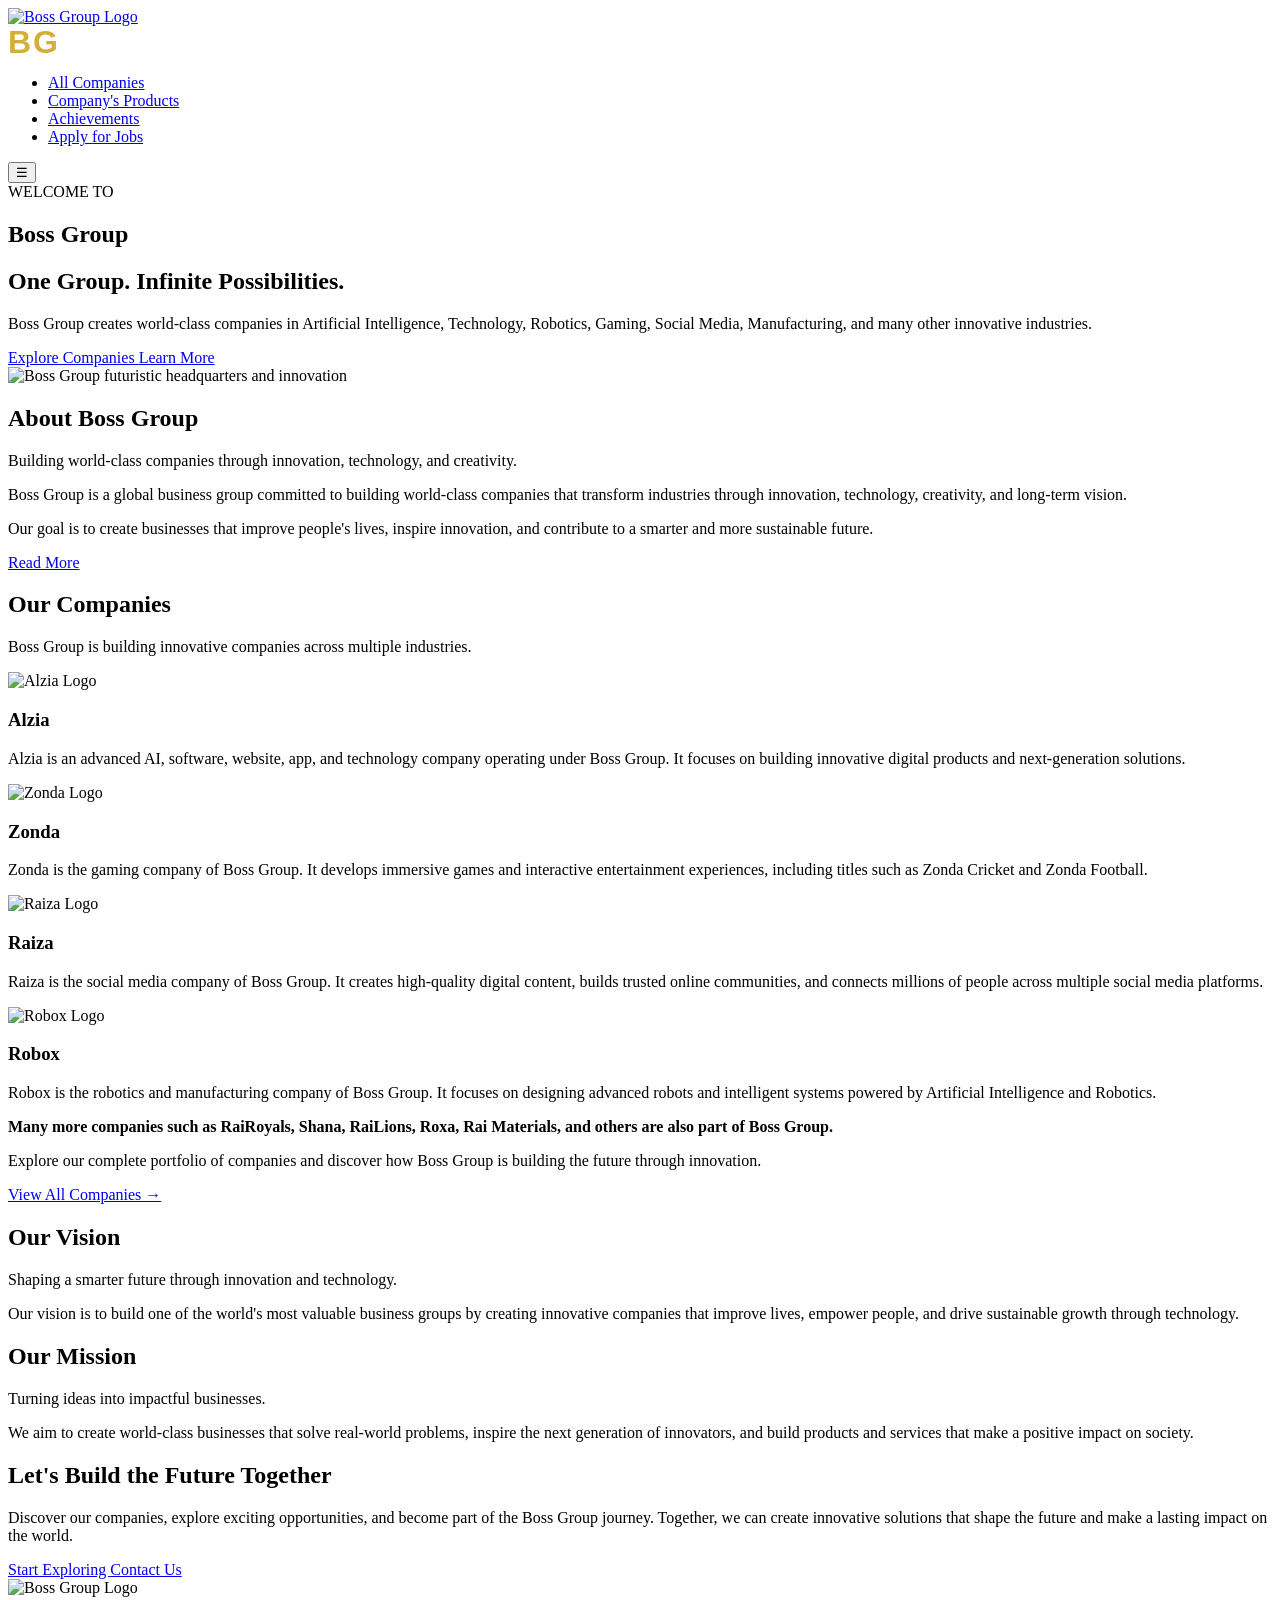
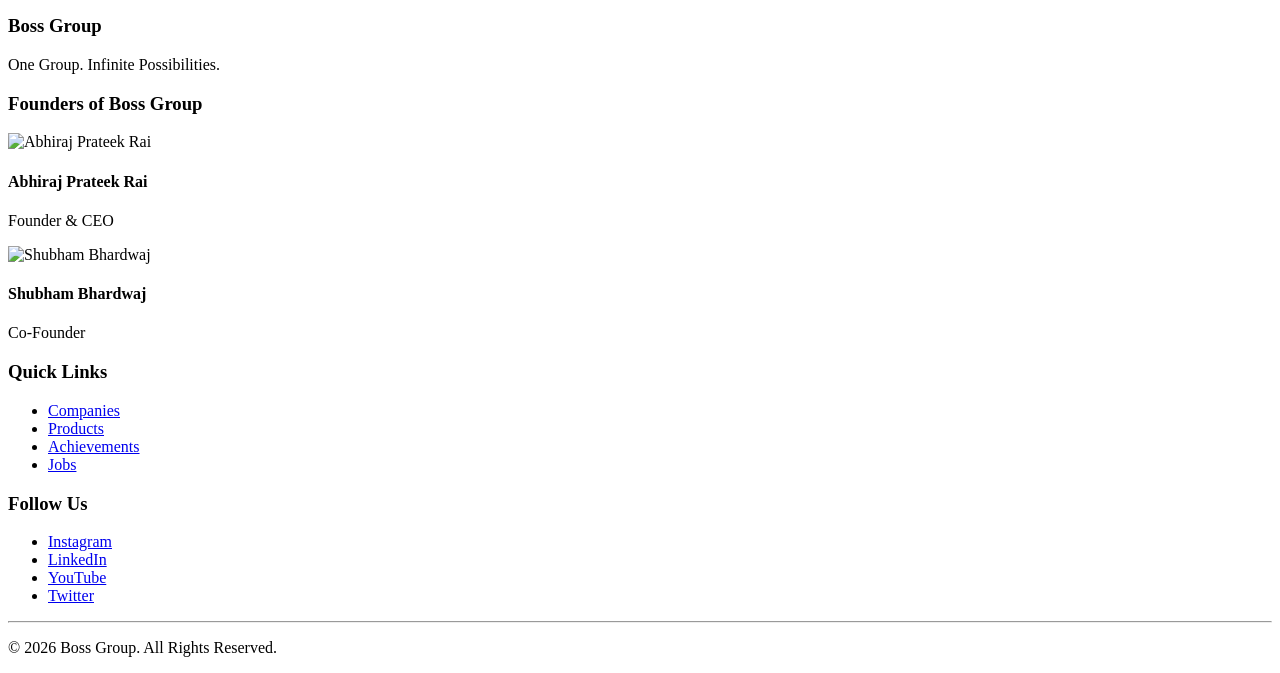
==== index.html @ 56ee85d0 "Add files via upload" ====
<!DOCTYPE html>
<html lang="en">

<head>

    <meta charset="UTF-8">
    <meta name="viewport" content="width=device-width, initial-scale=1.0">

    <title>Boss Group | One Group. Infinite Possibilities.</title>

    <meta name="description"
        content="Boss Group is a global business group focused on Artificial Intelligence, Technology, Robotics, Gaming, Innovation, Manufacturing, and world-class companies.">

    <meta name="keywords"
        content="Boss Group, BG, Artificial Intelligence, AI, Robotics, Technology, Gaming, Innovation, Startup, Manufacturing">

    <meta name="author" content="Boss Group">

    <meta name="robots" content="index, follow">

    <meta name="theme-color" content="#000000">

    <meta property="og:title"
        content="Boss Group | One Group. Infinite Possibilities.">

    <meta property="og:description"
        content="Building a brighter future through innovation, technology, and world-class companies.">

    <meta property="og:type" content="website">

    <meta property="og:image"
        content="images/kingBG.png">

    <meta property="og:url"
        content="https://bossgroup.com">

    <meta property="og:site_name"
        content="Boss Group">

    <meta name="twitter:card"
        content="summary_large_image">

    <meta name="twitter:title"
        content="Boss Group | One Group. Infinite Possibilities.">

    <meta name="twitter:description"
        content="Building a brighter future through innovation, technology, and world-class companies.">

    <meta name="twitter:image"
        content="images/kingBG.png">

    <link rel="icon"
        type="image/png"
        href="images/favicon1.png">

    <link rel="stylesheet"
        href="css/about.css">

</head>

<body>
  <header>

    <div class="container">

        <a href="about.html" class="logo" aria-label="Boss Group Home">

            <img src="images/BG.png"
                 alt="Boss Group Logo">

        </a>

    <h1 style="
margin:0;
font-size:clamp(1.4rem,4vw,2rem);
font-weight:800;
color:#d4af37;
letter-spacing:2px;
line-height:1;
white-space:nowrap;
user-select:none;
font-family:Poppins,Arial,sans-serif;
">
    BG
    </h1>

        <nav aria-label="Main Navigation">

            <ul class="nav-links">

                <li>
                    <a href="#">All Companies</a>
                </li>

                <li>
                    <a href="#">Company's Products</a>
                </li>

                <li>
                    <a href="#">Achievements</a>
                </li>

                <li>
                    <a href="#">Apply for Jobs</a>
                </li>

            </ul>

        </nav>

        <button class="menu-btn"
                id="menuBtn"
                aria-label="Open Menu"
                aria-expanded="false">

            ☰

        </button>

    </div>

</header>

<main>

<section id="hero">

    <div class="container hero-container">

        <div class="hero-content">

            <span class="hero-tag">
                WELCOME TO
            </span>

            <h1>Boss Group</h1>

            <h2>One Group. Infinite Possibilities.</h2>

            <p>
                Boss Group creates world-class companies in Artificial Intelligence,
                Technology, Robotics, Gaming, Social Media, Manufacturing,
                and many other innovative industries.
            </p>

            <div class="hero-buttons">

                <a href="#"
                   class="btn btn-primary">
                    Explore Companies
                </a>

                <a href="#"
                   class="btn btn-secondary">
                    Learn More
                </a>

            </div>

        </div>

        <div class="hero-image">

            <img src="images/banner.png"
                 alt="Boss Group futuristic headquarters and innovation">

        </div>

    </div>

</section>

<section id="about">

    <div class="container">

        <div class="section-heading">

            <h2>About Boss Group</h2>

            <p class="section-subtitle">
                Building world-class companies through innovation, technology, and creativity.
            </p>

        </div>

        <div class="about-content">

            <p>
                Boss Group is a global business group committed to building
                world-class companies that transform industries through
                innovation, technology, creativity, and long-term vision.
            </p>

            <p>
                Our goal is to create businesses that improve people's lives,
                inspire innovation, and contribute to a smarter and more
                sustainable future.
            </p>

            <a href="#" class="btn btn-primary">
                Read More
            </a>

        </div>

    </div>

</section>

<section id="companies">

    <div class="container">

        <div class="section-heading">

            <h2>Our Companies</h2>

            <p class="section-subtitle">
                Boss Group is building innovative companies across multiple industries.
            </p>

        </div>

        <div class="companies-grid">
                  <article class="company-card">

            <img src="images/alzia.png"
                 alt="Alzia Logo">

            <h3>Alzia</h3>

            <p>
                Alzia is an advanced AI, software, website, app, and technology
                company operating under Boss Group. It focuses on building
                innovative digital products and next-generation solutions.
            </p>

        </article>

        <article class="company-card">

            <img src="images/zonda.png"
                 alt="Zonda Logo">

            <h3>Zonda</h3>

            <p>
                Zonda is the gaming company of Boss Group. It develops immersive
                games and interactive entertainment experiences, including titles
                such as Zonda Cricket and Zonda Football.
            </p>

        </article>
                <article class="company-card">

            <img src="images/raiza.png"
                 alt="Raiza Logo">

            <h3>Raiza</h3>

            <p>
                Raiza is the social media company of Boss Group. It creates
                high-quality digital content, builds trusted online communities,
                and connects millions of people across multiple social media
                platforms.
            </p>

        </article>

        <article class="company-card">

            <img src="images/Robox.png"
                 alt="Robox Logo">

            <h3>Robox</h3>

            <p>
                Robox is the robotics and manufacturing company of Boss Group.
                It focuses on designing advanced robots and intelligent systems
                powered by Artificial Intelligence and Robotics.
            </p>

        </article>

    </div>

    <div class="companies-footer">

        <p>
            <strong>
                Many more companies such as RaiRoyals, Shana, RaiLions,
                Roxa, Rai Materials, and others are also part of Boss Group.
            </strong>
        </p>

        <p>
            Explore our complete portfolio of companies and discover how
            Boss Group is building the future through innovation.
        </p>

        <a href="#" class="btn btn-primary">
            View All Companies →
        </a>

    </div>

</div>

</section>
<section id="vision">

    <div class="container">

        <div class="section-heading">

            <h2>Our Vision</h2>

            <p class="section-subtitle">
                Shaping a smarter future through innovation and technology.
            </p>

        </div>

        <div class="vision-content">

            <p>
                Our vision is to build one of the world's most valuable business
                groups by creating innovative companies that improve lives,
                empower people, and drive sustainable growth through technology.
            </p>

        </div>

    </div>

</section>

<section id="mission">

    <div class="container">

        <div class="section-heading">

            <h2>Our Mission</h2>

            <p class="section-subtitle">
                Turning ideas into impactful businesses.
            </p>

        </div>

        <div class="mission-content">

            <p>
                We aim to create world-class businesses that solve real-world
                problems, inspire the next generation of innovators, and build
                products and services that make a positive impact on society.
            </p>

        </div>

    </div>

</section>
<section id="cta">

    <div class="container">

        <div class="cta-content">

            <h2>Let's Build the Future Together</h2>

            <p>
                Discover our companies, explore exciting opportunities, and
                become part of the Boss Group journey. Together, we can create
                innovative solutions that shape the future and make a lasting
                impact on the world.
            </p>

            <div class="cta-buttons">

                <a href="#" class="btn btn-primary">
                    Start Exploring
                </a>

                <a href="#" class="btn btn-secondary">
                    Contact Us
                </a>

            </div>

        </div>

    </div>

</section>

</main>

<footer>

    <div class="container footer-container">
              <div class="footer-brand">

            <img src="images/BG.png"
                 alt="Boss Group Logo"
                 class="footer-logo">

            <h3>Boss Group</h3>

            <p>
                One Group. Infinite Possibilities.
            </p>

        </div>

        <div class="footer-founders">

            <h3>Founders of Boss Group</h3>

            <div class="founder">

                <img src="images/me.jpg"
                     alt="Abhiraj Prateek Rai"
                     width="70"
                     height="70">

                <div>

                    <h4>Abhiraj Prateek Rai</h4>

                    <p>Founder &amp; CEO</p>

                </div>

            </div>

            <div class="founder">

                <img src="images/duo.jpg"
                     alt="Shubham Bhardwaj"
                     width="70"
                     height="70">

                <div>

                    <h4>Shubham Bhardwaj</h4>

                    <p>Co-Founder</p>

                </div>

            </div>

        </div>

        <div class="footer-links">

            <h3>Quick Links</h3>

            <ul>

                <li><a href="#">Companies</a></li>

                <li><a href="#">Products</a></li>

                <li><a href="#">Achievements</a></li>

                <li><a href="#">Jobs</a></li>

            </ul>

        </div>
              <div class="footer-social">

            <h3>Follow Us</h3>

            <ul>

                <li>
                    <a href="#" aria-label="Visit Boss Group on Instagram">
                        Instagram
                    </a>
                </li>

                <li>
                    <a href="#" aria-label="Visit Boss Group on LinkedIn">
                        LinkedIn
                    </a>
                </li>

                <li>
                    <a href="#" aria-label="Visit Boss Group on YouTube">
                        YouTube
                    </a>
                </li>

                <li>
                    <a href="#" aria-label="Visit Boss Group on X">
                        Twitter
                    </a>
                </li>

            </ul>

        </div>

    </div>

    <hr>

    <div class="footer-bottom">

        <p>
            &copy; <time datetime="2026">2026</time> Boss Group. All Rights Reserved.
        </p>

    </div>
  </footer>

<script src="js/about.js" defer></script>

</body>

</html>
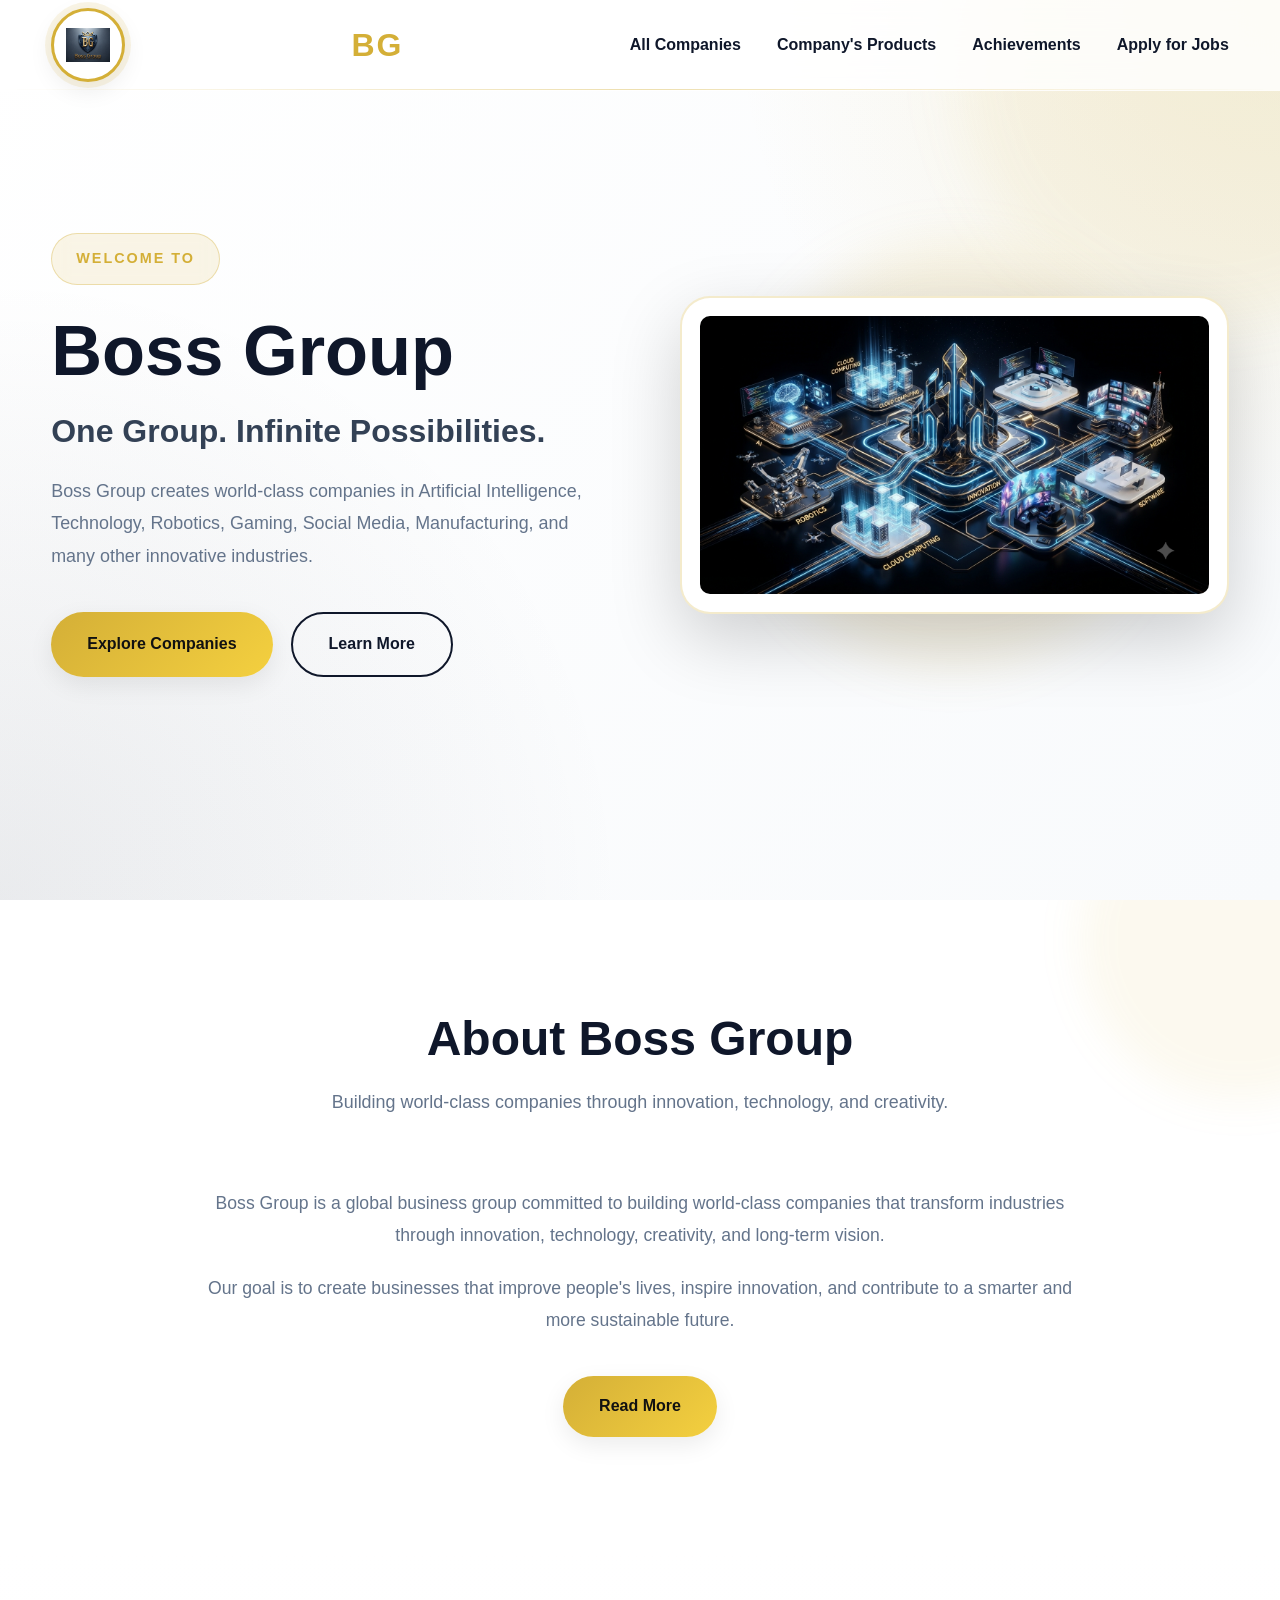
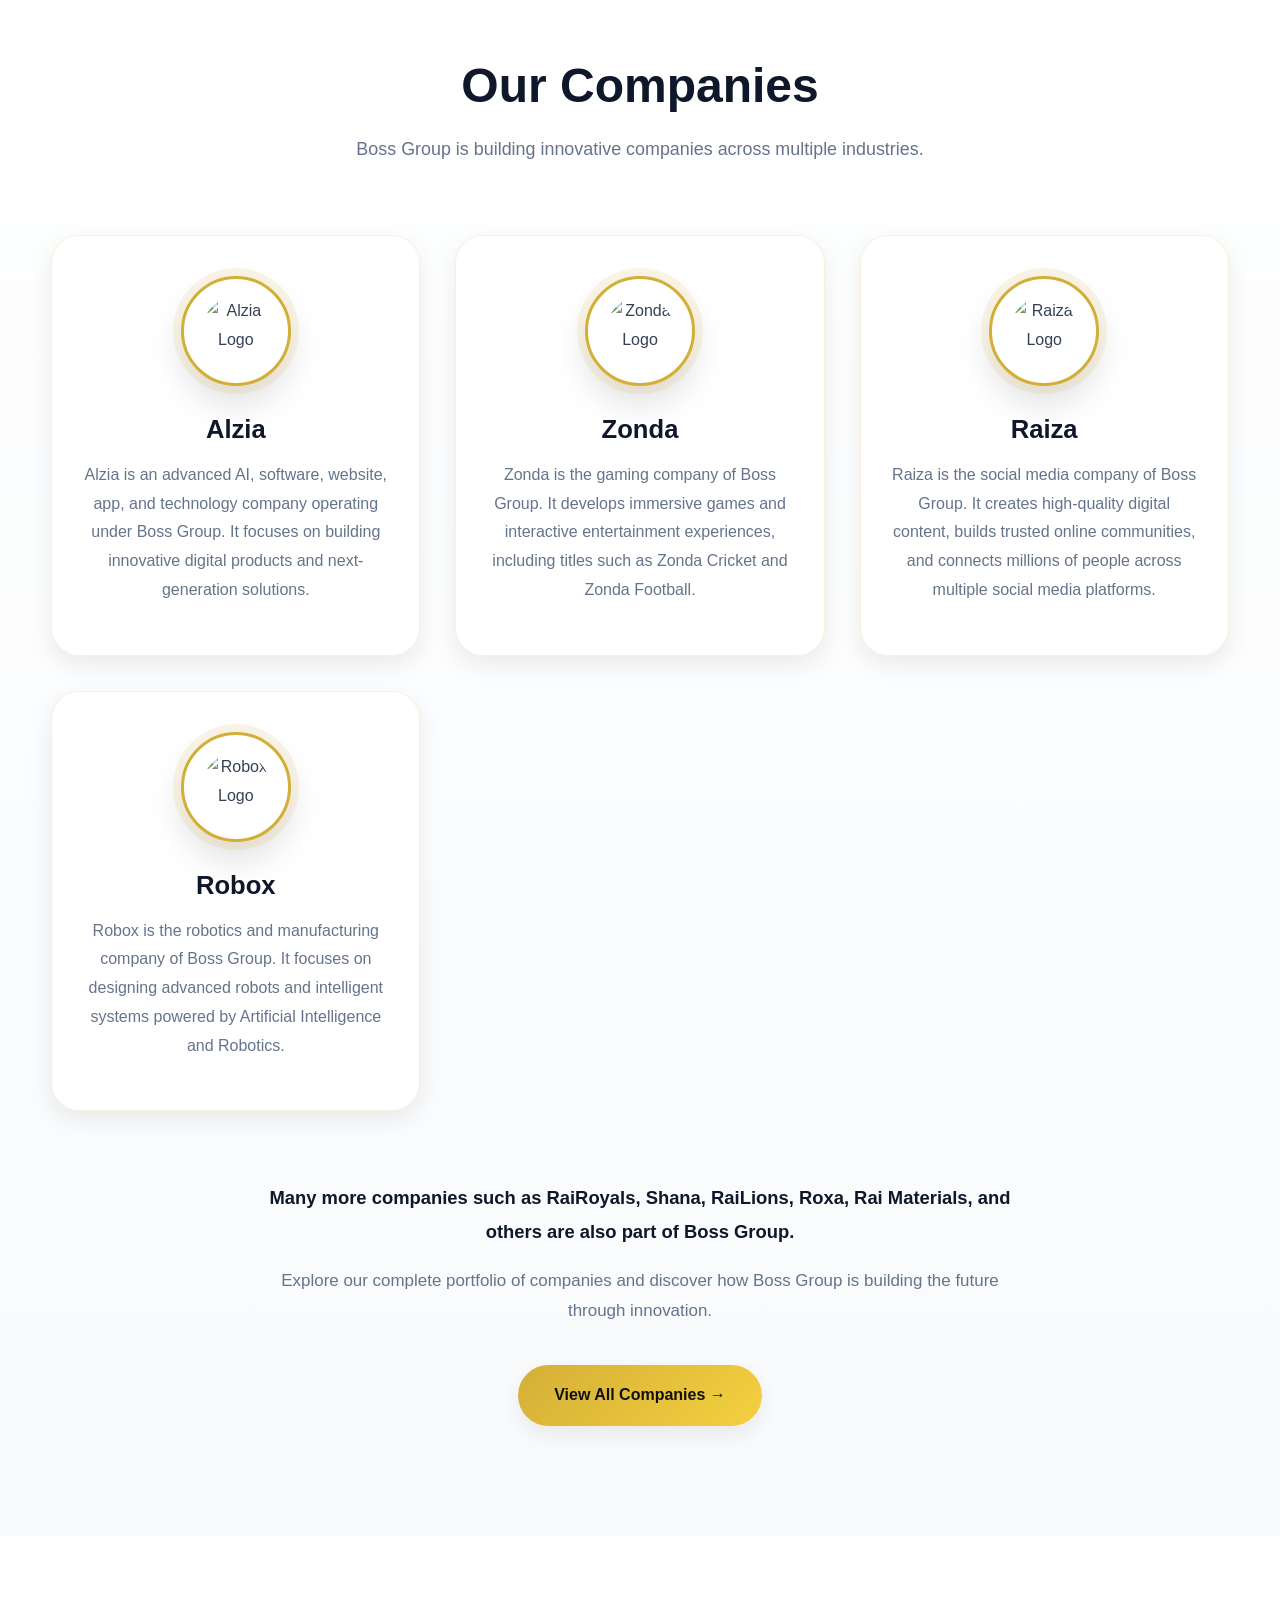
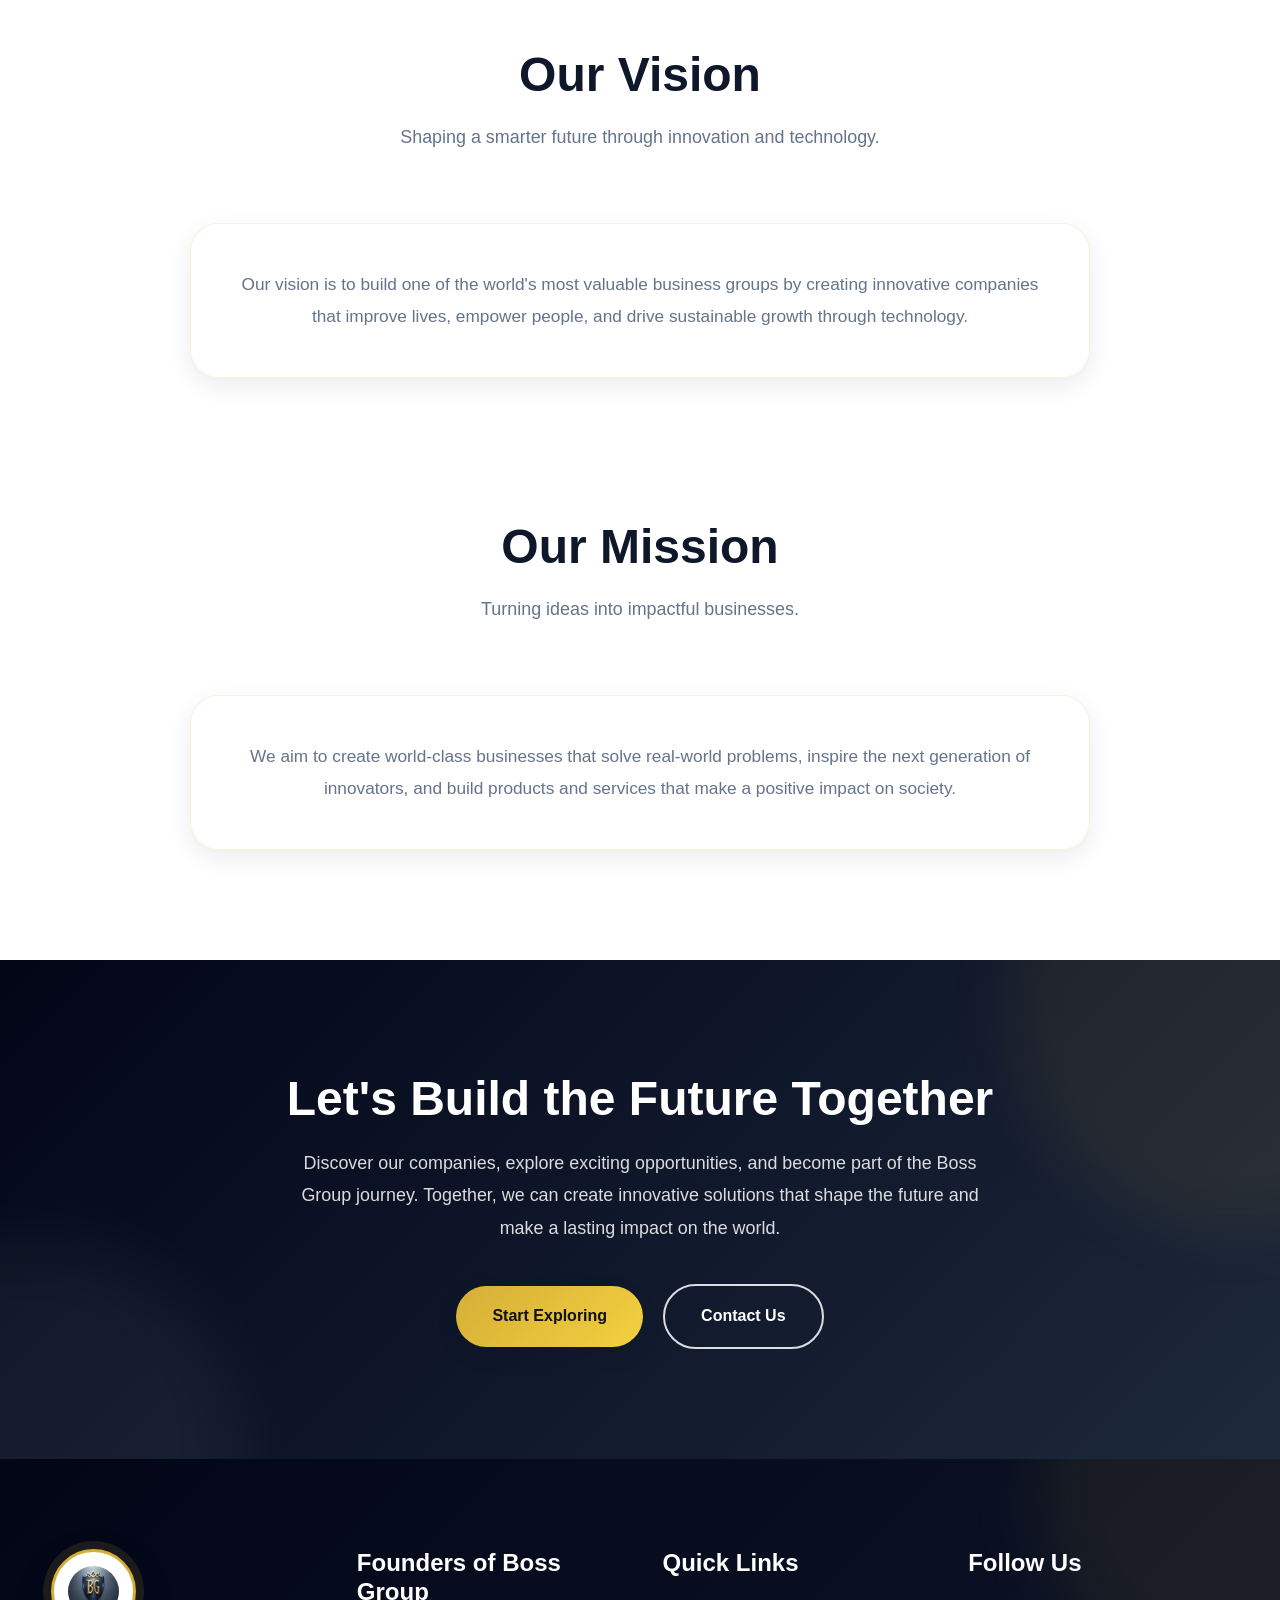
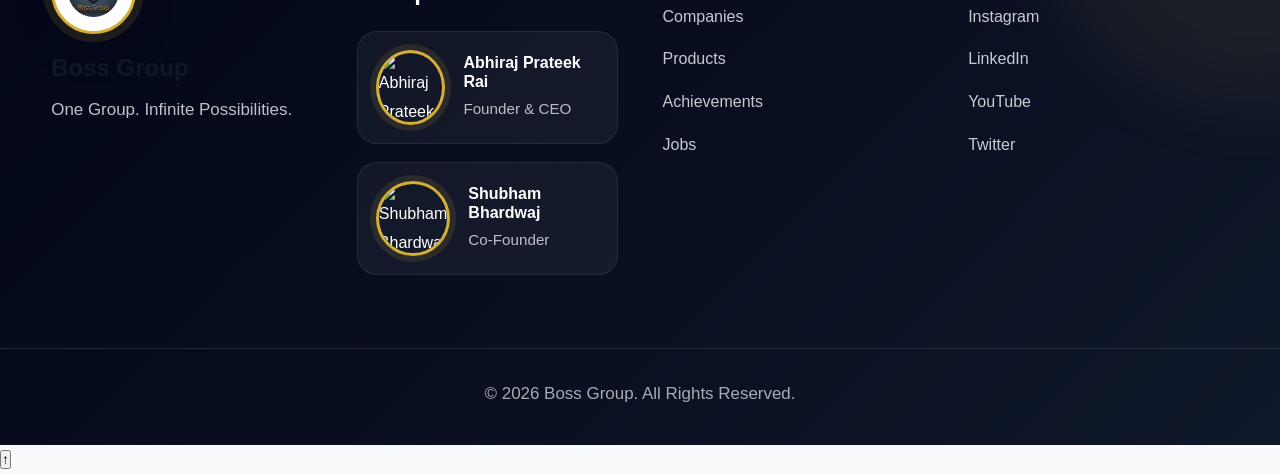
==== commit a512e2c0: "Update index.html" ====
--- a/index.html
+++ b/index.html
@@ -29,7 +29,7 @@
     <meta property="og:type" content="website">
 
     <meta property="og:image"
-        content="images/kingBG.png">
+        content="kingBG.png">
 
     <meta property="og:url"
         content="https://bossgroup.com">
@@ -47,14 +47,14 @@
         content="Building a brighter future through innovation, technology, and world-class companies.">
 
     <meta name="twitter:image"
-        content="images/kingBG.png">
+        content="kingBG.png">
 
     <link rel="icon"
         type="image/png"
-        href="images/favicon1.png">
+        href="favicon1.png">
 
     <link rel="stylesheet"
-        href="css/about.css">
+        href="about.css">
 
 </head>
 
@@ -65,7 +65,7 @@
 
         <a href="about.html" class="logo" aria-label="Boss Group Home">
 
-            <img src="images/BG.png"
+            <img src="BG.png"
                  alt="Boss Group Logo">
 
         </a>
@@ -161,7 +161,7 @@
 
         <div class="hero-image">
 
-            <img src="images/banner.png"
+            <img src="banner.png"
                  alt="Boss Group futuristic headquarters and innovation">
 
         </div>
@@ -225,7 +225,7 @@
         <div class="companies-grid">
                   <article class="company-card">
 
-            <img src="images/alzia.png"
+            <img src="alzia.png"
                  alt="Alzia Logo">
 
             <h3>Alzia</h3>
@@ -240,7 +240,7 @@
 
         <article class="company-card">
 
-            <img src="images/zonda.png"
+            <img src="zonda.png"
                  alt="Zonda Logo">
 
             <h3>Zonda</h3>
@@ -254,7 +254,7 @@
         </article>
                 <article class="company-card">
 
-            <img src="images/raiza.png"
+            <img src="raiza.png"
                  alt="Raiza Logo">
 
             <h3>Raiza</h3>
@@ -270,7 +270,7 @@
 
         <article class="company-card">
 
-            <img src="images/Robox.png"
+            <img src="Robox.png"
                  alt="Robox Logo">
 
             <h3>Robox</h3>
@@ -403,7 +403,7 @@
     <div class="container footer-container">
               <div class="footer-brand">
 
-            <img src="images/BG.png"
+            <img src="BG.png"
                  alt="Boss Group Logo"
                  class="footer-logo">
 
@@ -421,7 +421,7 @@
 
             <div class="founder">
 
-                <img src="images/me.jpg"
+                <img src="me.jpg"
                      alt="Abhiraj Prateek Rai"
                      width="70"
                      height="70">
@@ -438,7 +438,7 @@
 
             <div class="founder">
 
-                <img src="images/duo.jpg"
+                <img src="duo.jpg"
                      alt="Shubham Bhardwaj"
                      width="70"
                      height="70">
@@ -519,10 +519,10 @@
     </div>
   </footer>
 
-<script src="js/about.js" defer></script>
+<script src="about.js" defer></script>
 
 </body>
 
 </html>
       
-        +        
--- a/about.css
+++ b/about.css
@@ -0,0 +1,1534 @@
+@import url('https://fonts.googleapis.com/css2?family=Poppins:wght@300;400;500;600;700;800&display=swap');
+
+*{
+margin:0;
+padding:0;
+box-sizing:border-box;
+}
+
+:root{
+
+--primary:#0f172a;
+--secondary:#ffffff;
+--gold:#d4af37;
+--gold-hover:#c29a15;
+--text:#334155;
+--light-text:#64748b;
+--border:#e2e8f0;
+--background:#f8fafc;
+--card:#ffffff;
+
+--shadow-sm:0 8px 25px rgba(0,0,0,.08);
+--shadow-md:0 15px 45px rgba(0,0,0,.12);
+--shadow-lg:0 25px 70px rgba(0,0,0,.18);
+
+--radius:22px;
+
+--transition:.35s ease;
+
+--max-width:1250px;
+
+}
+
+html{
+
+scroll-behavior:smooth;
+
+}
+
+body{
+
+font-family:'Poppins',sans-serif;
+
+background:var(--background);
+
+color:var(--text);
+
+line-height:1.8;
+
+overflow-x:hidden;
+
+}
+
+img{
+
+display:block;
+
+max-width:100%;
+
+}
+
+a{
+
+text-decoration:none;
+
+color:inherit;
+
+transition:var(--transition);
+
+}
+
+ul{
+
+list-style:none;
+
+}
+
+.container{
+
+width:92%;
+
+max-width:var(--max-width);
+
+margin:auto;
+
+}
+
+section{
+
+padding:110px 0;
+
+}
+
+h1,h2,h3,h4{
+
+color:var(--primary);
+
+line-height:1.2;
+
+}
+
+h1{
+
+font-size:4.4rem;
+
+font-weight:800;
+
+margin-bottom:18px;
+
+}
+
+h2{
+
+font-size:3rem;
+
+font-weight:700;
+
+margin-bottom:18px;
+
+}
+
+h3{
+
+font-size:1.5rem;
+
+font-weight:700;
+
+}
+
+p{
+
+color:var(--light-text);
+
+font-size:1.06rem;
+
+}
+
+.section-heading{
+
+text-align:center;
+
+margin-bottom:70px;
+
+}
+
+.section-subtitle{
+
+max-width:720px;
+
+margin:auto;
+
+font-size:1.12rem;
+
+}
+
+.btn{
+
+display:inline-flex;
+
+align-items:center;
+
+justify-content:center;
+
+padding:16px 36px;
+
+border-radius:60px;
+
+font-weight:600;
+
+font-size:1rem;
+
+transition:var(--transition);
+
+cursor:pointer;
+
+}
+
+.btn-primary{
+
+background:linear-gradient(135deg,var(--gold),#f4d03f);
+
+color:#111;
+
+box-shadow:var(--shadow-sm);
+
+}
+
+.btn-primary:hover{
+
+transform:translateY(-6px);
+
+box-shadow:var(--shadow-lg);
+
+}
+
+.btn-secondary{
+
+border:2px solid var(--primary);
+
+background:transparent;
+
+color:var(--primary);
+
+}
+
+.btn-secondary:hover{
+
+background:var(--primary);
+
+color:white;
+
+transform:translateY(-6px);
+
+}
+
+.logo{
+
+display:flex;
+
+align-items:center;
+
+justify-content:center;
+
+width:74px;
+
+height:74px;
+
+background:white;
+
+border-radius:50%;
+
+padding:12px;
+
+border:3px solid var(--gold);
+
+box-shadow:
+
+0 0 0 6px rgba(212,175,55,.12),
+
+var(--shadow-sm);
+
+transition:var(--transition);
+
+}
+
+.logo:hover{
+
+transform:rotate(-8deg) scale(1.08);
+
+box-shadow:
+
+0 0 0 8px rgba(212,175,55,.20),
+
+var(--shadow-md);
+
+}
+
+.logo img{
+
+width:100%;
+
+height:100%;
+
+object-fit:contain;
+
+}
+header{
+
+position:fixed;
+
+top:0;
+
+left:0;
+
+width:100%;
+
+z-index:1000;
+
+background:rgba(255,255,255,.82);
+
+backdrop-filter:blur(18px);
+
+-webkit-backdrop-filter:blur(18px);
+
+border-bottom:1px solid rgba(255,255,255,.25);
+
+transition:.4s ease;
+
+}
+
+header.scrolled{
+
+background:rgba(255,255,255,.95);
+
+box-shadow:0 12px 35px rgba(15,23,42,.12);
+
+}
+
+header .container{
+
+display:flex;
+
+justify-content:space-between;
+
+align-items:center;
+
+height:90px;
+
+}
+
+nav{
+
+display:flex;
+
+align-items:center;
+
+}
+
+.nav-links{
+
+display:flex;
+
+align-items:center;
+
+gap:36px;
+
+}
+
+.nav-links li{
+
+position:relative;
+
+}
+
+.nav-links a{
+
+position:relative;
+
+font-size:1rem;
+
+font-weight:600;
+
+color:var(--primary);
+
+padding:8px 0;
+
+transition:var(--transition);
+
+}
+
+.nav-links a::before{
+
+content:"";
+
+position:absolute;
+
+left:50%;
+
+bottom:-8px;
+
+width:0;
+
+height:3px;
+
+border-radius:10px;
+
+background:linear-gradient(90deg,var(--gold),#f4d03f);
+
+transition:var(--transition);
+
+transform:translateX(-50%);
+
+}
+
+.nav-links a:hover{
+
+color:var(--gold);
+
+}
+
+.nav-links a:hover::before{
+
+width:100%;
+
+}
+
+.nav-links a.active{
+
+color:var(--gold);
+
+}
+
+.nav-links a.active::before{
+
+width:100%;
+
+}
+
+.menu-btn{
+
+display:none;
+
+justify-content:center;
+
+align-items:center;
+
+width:52px;
+
+height:52px;
+
+border:none;
+
+outline:none;
+
+border-radius:16px;
+
+background:linear-gradient(135deg,var(--gold),#f4d03f);
+
+color:#111;
+
+font-size:1.5rem;
+
+font-weight:700;
+
+cursor:pointer;
+
+box-shadow:var(--shadow-sm);
+
+transition:var(--transition);
+
+}
+
+.menu-btn:hover{
+
+transform:scale(1.08) rotate(8deg);
+
+box-shadow:var(--shadow-md);
+
+}
+
+header::after{
+
+content:"";
+
+position:absolute;
+
+left:0;
+
+bottom:0;
+
+width:100%;
+
+height:1px;
+
+background:linear-gradient(90deg,transparent,var(--gold),transparent);
+
+opacity:.4;
+
+}
+#hero{
+
+min-height:100vh;
+
+display:flex;
+
+align-items:center;
+
+padding-top:120px;
+
+background:
+radial-gradient(circle at top right,rgba(212,175,55,.15),transparent 35%),
+radial-gradient(circle at bottom left,rgba(15,23,42,.08),transparent 40%),
+linear-gradient(135deg,#ffffff,#f8fafc);
+
+overflow:hidden;
+
+position:relative;
+
+}
+
+#hero::before{
+
+content:"";
+
+position:absolute;
+
+width:500px;
+
+height:500px;
+
+right:-180px;
+
+top:-180px;
+
+border-radius:50%;
+
+background:rgba(212,175,55,.08);
+
+filter:blur(30px);
+
+}
+
+.hero-container{
+
+display:grid;
+
+grid-template-columns:1fr 1fr;
+
+align-items:center;
+
+gap:80px;
+
+}
+
+.hero-tag{
+
+display:inline-block;
+
+padding:12px 24px;
+
+border-radius:50px;
+
+background:rgba(212,175,55,.12);
+
+border:1px solid rgba(212,175,55,.35);
+
+color:var(--gold);
+
+font-size:.9rem;
+
+font-weight:700;
+
+letter-spacing:2px;
+
+margin-bottom:24px;
+
+backdrop-filter:blur(8px);
+
+}
+
+.hero-content h1{
+
+margin-bottom:18px;
+
+}
+
+.hero-content h2{
+
+font-size:2rem;
+
+font-weight:600;
+
+color:var(--text);
+
+margin-bottom:25px;
+
+}
+
+.hero-content p{
+
+font-size:1.12rem;
+
+max-width:620px;
+
+margin-bottom:40px;
+
+}
+
+.hero-buttons{
+
+display:flex;
+
+flex-wrap:wrap;
+
+gap:18px;
+
+}
+
+.hero-image{
+
+display:flex;
+
+justify-content:center;
+
+align-items:center;
+
+position:relative;
+
+}
+
+.hero-image::before{
+
+content:"";
+
+position:absolute;
+
+width:420px;
+
+height:420px;
+
+border-radius:50%;
+
+background:rgba(212,175,55,.12);
+
+filter:blur(25px);
+
+z-index:0;
+
+}
+
+.hero-image img{
+
+position:relative;
+
+z-index:1;
+
+max-width:560px;
+
+width:100%;
+
+padding:18px;
+
+background:#ffffff;
+
+border:2px solid rgba(212,175,55,.25);
+
+border-radius:30px;
+
+box-shadow:var(--shadow-lg);
+
+transition:.5s ease;
+
+animation:floating 4s ease-in-out infinite;
+
+}
+
+.hero-image img:hover{
+
+transform:scale(1.03);
+
+box-shadow:0 35px 80px rgba(0,0,0,.18);
+
+}
+
+@keyframes floating{
+
+0%{
+
+transform:translateY(0);
+
+}
+
+50%{
+
+transform:translateY(-14px);
+
+}
+
+100%{
+
+transform:translateY(0);
+
+}
+
+}
+
+.hero-content{
+
+animation:fadeLeft .9s ease;
+
+}
+
+.hero-image{
+
+animation:fadeRight .9s ease;
+
+}
+
+@keyframes fadeLeft{
+
+from{
+
+opacity:0;
+
+transform:translateX(-60px);
+
+}
+
+to{
+
+opacity:1;
+
+transform:translateX(0);
+
+}
+
+}
+
+@keyframes fadeRight{
+
+from{
+
+opacity:0;
+
+transform:translateX(60px);
+
+}
+
+to{
+
+opacity:1;
+
+transform:translateX(0);
+
+}
+
+}
+#about{
+
+background:#ffffff;
+
+position:relative;
+
+overflow:hidden;
+
+}
+
+#about::before{
+
+content:"";
+
+position:absolute;
+
+top:-120px;
+
+right:-120px;
+
+width:320px;
+
+height:320px;
+
+border-radius:50%;
+
+background:rgba(212,175,55,.08);
+
+filter:blur(20px);
+
+}
+
+.about-content{
+
+max-width:900px;
+
+margin:auto;
+
+text-align:center;
+
+position:relative;
+
+z-index:2;
+
+}
+
+.about-content p{
+
+font-size:1.1rem;
+
+margin-bottom:22px;
+
+}
+
+.about-content .btn{
+
+margin-top:18px;
+
+}
+
+#companies{
+
+background:linear-gradient(180deg,#ffffff,#f8fafc);
+
+}
+
+.companies-grid{
+
+display:grid;
+
+grid-template-columns:repeat(auto-fit,minmax(280px,1fr));
+
+gap:35px;
+
+}
+
+.company-card{
+
+background:rgba(255,255,255,.88);
+
+backdrop-filter:blur(16px);
+
+-webkit-backdrop-filter:blur(16px);
+
+border:1px solid rgba(212,175,55,.18);
+
+border-radius:28px;
+
+padding:40px 30px;
+
+text-align:center;
+
+position:relative;
+
+overflow:hidden;
+
+transition:.45s ease;
+
+box-shadow:var(--shadow-sm);
+
+}
+
+.company-card::before{
+
+content:"";
+
+position:absolute;
+
+top:0;
+
+left:-100%;
+
+width:100%;
+
+height:5px;
+
+background:linear-gradient(90deg,var(--gold),#f4d03f);
+
+transition:.5s;
+
+}
+
+.company-card:hover::before{
+
+left:0;
+
+}
+
+.company-card:hover{
+
+transform:translateY(-16px);
+
+box-shadow:var(--shadow-lg);
+
+border-color:rgba(212,175,55,.45);
+
+}
+
+.company-card img{
+
+width:110px;
+
+height:110px;
+
+margin:auto;
+
+padding:18px;
+
+background:#ffffff;
+
+border-radius:50%;
+
+border:3px solid var(--gold);
+
+box-shadow:
+
+0 0 0 8px rgba(212,175,55,.12),
+
+0 18px 35px rgba(0,0,0,.12);
+
+object-fit:contain;
+
+transition:.45s ease;
+
+}
+
+.company-card:hover img{
+
+transform:rotate(-8deg) scale(1.08);
+
+box-shadow:
+
+0 0 0 10px rgba(212,175,55,.20),
+
+0 25px 45px rgba(0,0,0,.18);
+
+}
+
+.company-card h3{
+
+margin:28px 0 16px;
+
+font-size:1.6rem;
+
+}
+
+.company-card p{
+
+font-size:1rem;
+
+margin-bottom:10px;
+
+}
+
+.companies-footer{
+
+margin-top:70px;
+
+text-align:center;
+
+}
+
+.companies-footer strong{
+
+display:block;
+
+font-size:1.15rem;
+
+color:var(--primary);
+
+margin-bottom:18px;
+
+}
+
+.companies-footer p{
+
+max-width:760px;
+
+margin:0 auto 18px;
+
+}
+
+.companies-footer .btn{
+
+margin-top:20px;
+
+}
+#vision,
+#mission{
+
+background:#ffffff;
+
+position:relative;
+
+}
+
+#vision{
+
+padding-bottom:70px;
+
+}
+
+#mission{
+
+padding-top:70px;
+
+}
+
+.vision-content,
+.mission-content{
+
+max-width:900px;
+
+margin:auto;
+
+padding:45px;
+
+text-align:center;
+
+background:rgba(255,255,255,.9);
+
+border:1px solid rgba(212,175,55,.18);
+
+border-radius:28px;
+
+box-shadow:var(--shadow-sm);
+
+transition:var(--transition);
+
+}
+
+.vision-content:hover,
+.mission-content:hover{
+
+transform:translateY(-10px);
+
+box-shadow:var(--shadow-lg);
+
+border-color:rgba(212,175,55,.4);
+
+}
+
+.vision-content p,
+.mission-content p{
+
+font-size:1.08rem;
+
+}
+
+#cta{
+
+position:relative;
+
+overflow:hidden;
+
+background:
+linear-gradient(135deg,#020617,#0f172a,#1e293b);
+
+color:#ffffff;
+
+}
+
+#cta::before{
+
+content:"";
+
+position:absolute;
+
+top:-180px;
+
+right:-180px;
+
+width:450px;
+
+height:450px;
+
+border-radius:50%;
+
+background:rgba(212,175,55,.08);
+
+filter:blur(30px);
+
+}
+
+#cta::after{
+
+content:"";
+
+position:absolute;
+
+bottom:-200px;
+
+left:-180px;
+
+width:420px;
+
+height:420px;
+
+border-radius:50%;
+
+background:rgba(255,255,255,.05);
+
+filter:blur(35px);
+
+}
+
+.cta-content{
+
+position:relative;
+
+z-index:2;
+
+max-width:900px;
+
+margin:auto;
+
+text-align:center;
+
+}
+
+#cta h2{
+
+color:#ffffff;
+
+font-size:3rem;
+
+margin-bottom:20px;
+
+}
+
+#cta p{
+
+color:rgba(255,255,255,.85);
+
+font-size:1.12rem;
+
+max-width:700px;
+
+margin:0 auto 40px;
+
+}
+
+.cta-buttons{
+
+display:flex;
+
+justify-content:center;
+
+align-items:center;
+
+flex-wrap:wrap;
+
+gap:20px;
+
+}
+
+#cta .btn-primary{
+
+background:linear-gradient(135deg,var(--gold),#f4d03f);
+
+color:#111111;
+
+}
+
+#cta .btn-primary:hover{
+
+transform:translateY(-6px) scale(1.04);
+
+box-shadow:0 25px 60px rgba(212,175,55,.35);
+
+}
+
+#cta .btn-secondary{
+
+border:2px solid rgba(255,255,255,.85);
+
+color:#ffffff;
+
+background:transparent;
+
+}
+
+#cta .btn-secondary:hover{
+
+background:#ffffff;
+
+color:#111111;
+
+transform:translateY(-6px);
+
+}
+footer{
+
+background:linear-gradient(135deg,#020617,#0f172a);
+
+color:#ffffff;
+
+padding:90px 0 35px;
+
+position:relative;
+
+overflow:hidden;
+
+}
+
+footer::before{
+
+content:"";
+
+position:absolute;
+
+top:-180px;
+
+right:-180px;
+
+width:420px;
+
+height:420px;
+
+border-radius:50%;
+
+background:rgba(212,175,55,.08);
+
+filter:blur(35px);
+
+}
+
+.footer-container{
+
+position:relative;
+
+z-index:2;
+
+display:grid;
+
+grid-template-columns:repeat(auto-fit,minmax(260px,1fr));
+
+gap:45px;
+
+}
+
+.footer-logo{
+
+width:85px;
+
+height:85px;
+
+padding:14px;
+
+background:#ffffff;
+
+border-radius:50%;
+
+border:3px solid var(--gold);
+
+box-shadow:
+0 0 0 8px rgba(212,175,55,.12),
+var(--shadow-md);
+
+margin-bottom:20px;
+
+}
+
+.footer-brand p{
+
+color:rgba(255,255,255,.75);
+
+margin-top:12px;
+
+}
+
+.footer-founders h3,
+.footer-links h3,
+.footer-social h3{
+
+color:#ffffff;
+
+margin-bottom:25px;
+
+}
+
+.founder{
+
+display:flex;
+
+align-items:center;
+
+gap:18px;
+
+padding:18px;
+
+margin-bottom:18px;
+
+background:rgba(255,255,255,.05);
+
+border:1px solid rgba(255,255,255,.08);
+
+border-radius:20px;
+
+transition:var(--transition);
+
+}
+
+.founder:hover{
+
+transform:translateY(-8px);
+
+border-color:rgba(212,175,55,.35);
+
+box-shadow:var(--shadow-md);
+
+}
+
+.founder img{
+
+width:75px;
+
+height:75px;
+
+border-radius:50%;
+
+object-fit:cover;
+
+border:3px solid var(--gold);
+
+box-shadow:
+0 0 0 6px rgba(212,175,55,.12);
+
+}
+
+.founder h4{
+
+color:#ffffff;
+
+margin-bottom:4px;
+
+}
+
+.founder p{
+
+color:rgba(255,255,255,.72);
+
+font-size:.95rem;
+
+}
+
+.footer-links li,
+.footer-social li{
+
+margin-bottom:14px;
+
+}
+
+.footer-links a,
+.footer-social a{
+
+color:rgba(255,255,255,.78);
+
+transition:var(--transition);
+
+}
+
+.footer-links a:hover,
+.footer-social a:hover{
+
+color:var(--gold);
+
+padding-left:8px;
+
+}
+
+footer hr{
+
+margin:55px 0 30px;
+
+border:none;
+
+height:1px;
+
+background:rgba(255,255,255,.12);
+
+}
+
+.footer-bottom{
+
+text-align:center;
+
+}
+
+.footer-bottom p{
+
+color:rgba(255,255,255,.65);
+
+}
+
+@media(max-width:992px){
+
+.hero-container{
+
+grid-template-columns:1fr;
+
+text-align:center;
+
+gap:55px;
+
+}
+
+.hero-buttons,
+.cta-buttons{
+
+justify-content:center;
+
+}
+
+.hero-content p{
+
+margin:0 auto 40px;
+
+}
+
+}
+
+@media(max-width:768px){
+
+.menu-btn{
+
+display:flex;
+
+}
+
+nav{
+
+position:absolute;
+
+top:90px;
+
+left:0;
+
+width:100%;
+
+display:none;
+
+background:#ffffff;
+
+box-shadow:var(--shadow-md);
+
+}
+
+nav.active{
+
+display:block;
+
+}
+
+.nav-links{
+
+flex-direction:column;
+
+gap:0;
+
+padding:20px 0;
+
+}
+
+.nav-links li{
+
+width:100%;
+
+text-align:center;
+
+}
+
+.nav-links a{
+
+display:block;
+
+padding:18px;
+
+}
+
+section{
+
+padding:80px 0;
+
+}
+
+h1{
+
+font-size:3rem;
+
+}
+
+h2{
+
+font-size:2.3rem;
+
+}
+
+.footer-container{
+
+text-align:center;
+
+}
+
+.founder{
+
+justify-content:center;
+
+text-align:left;
+
+}
+
+}
+
+@media(max-width:480px){
+
+.container{
+
+width:94%;
+
+}
+
+h1{
+
+font-size:2.4rem;
+
+}
+
+h2{
+
+font-size:1.9rem;
+
+}
+
+.hero-content h2{
+
+font-size:1.35rem;
+
+}
+
+.hero-buttons,
+.cta-buttons{
+
+flex-direction:column;
+
+}
+
+.btn{
+
+width:100%;
+
+}
+
+.logo{
+
+width:64px;
+
+height:64px;
+
+}
+
+.company-card img{
+
+width:90px;
+
+height:90px;
+
+}
+
+.footer-logo{
+
+width:72px;
+
+height:72px;
+
+}
+
+}
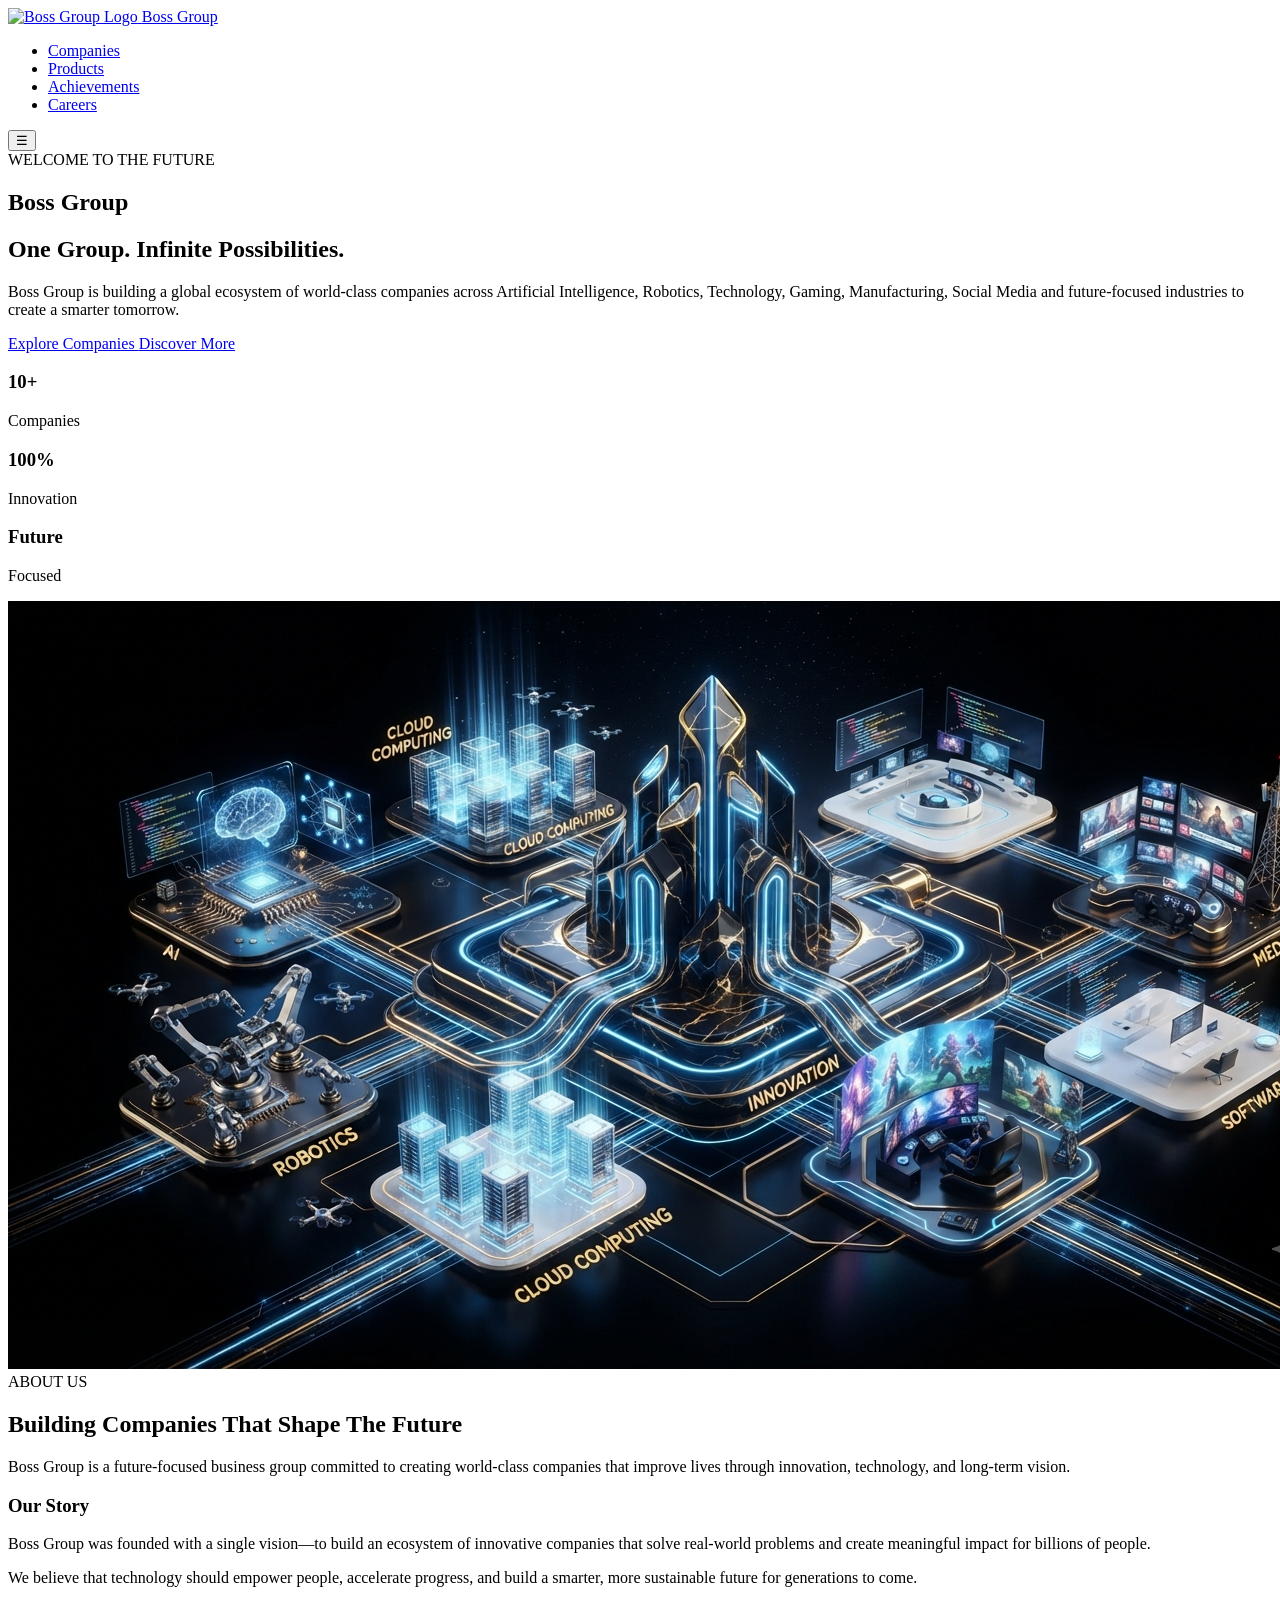
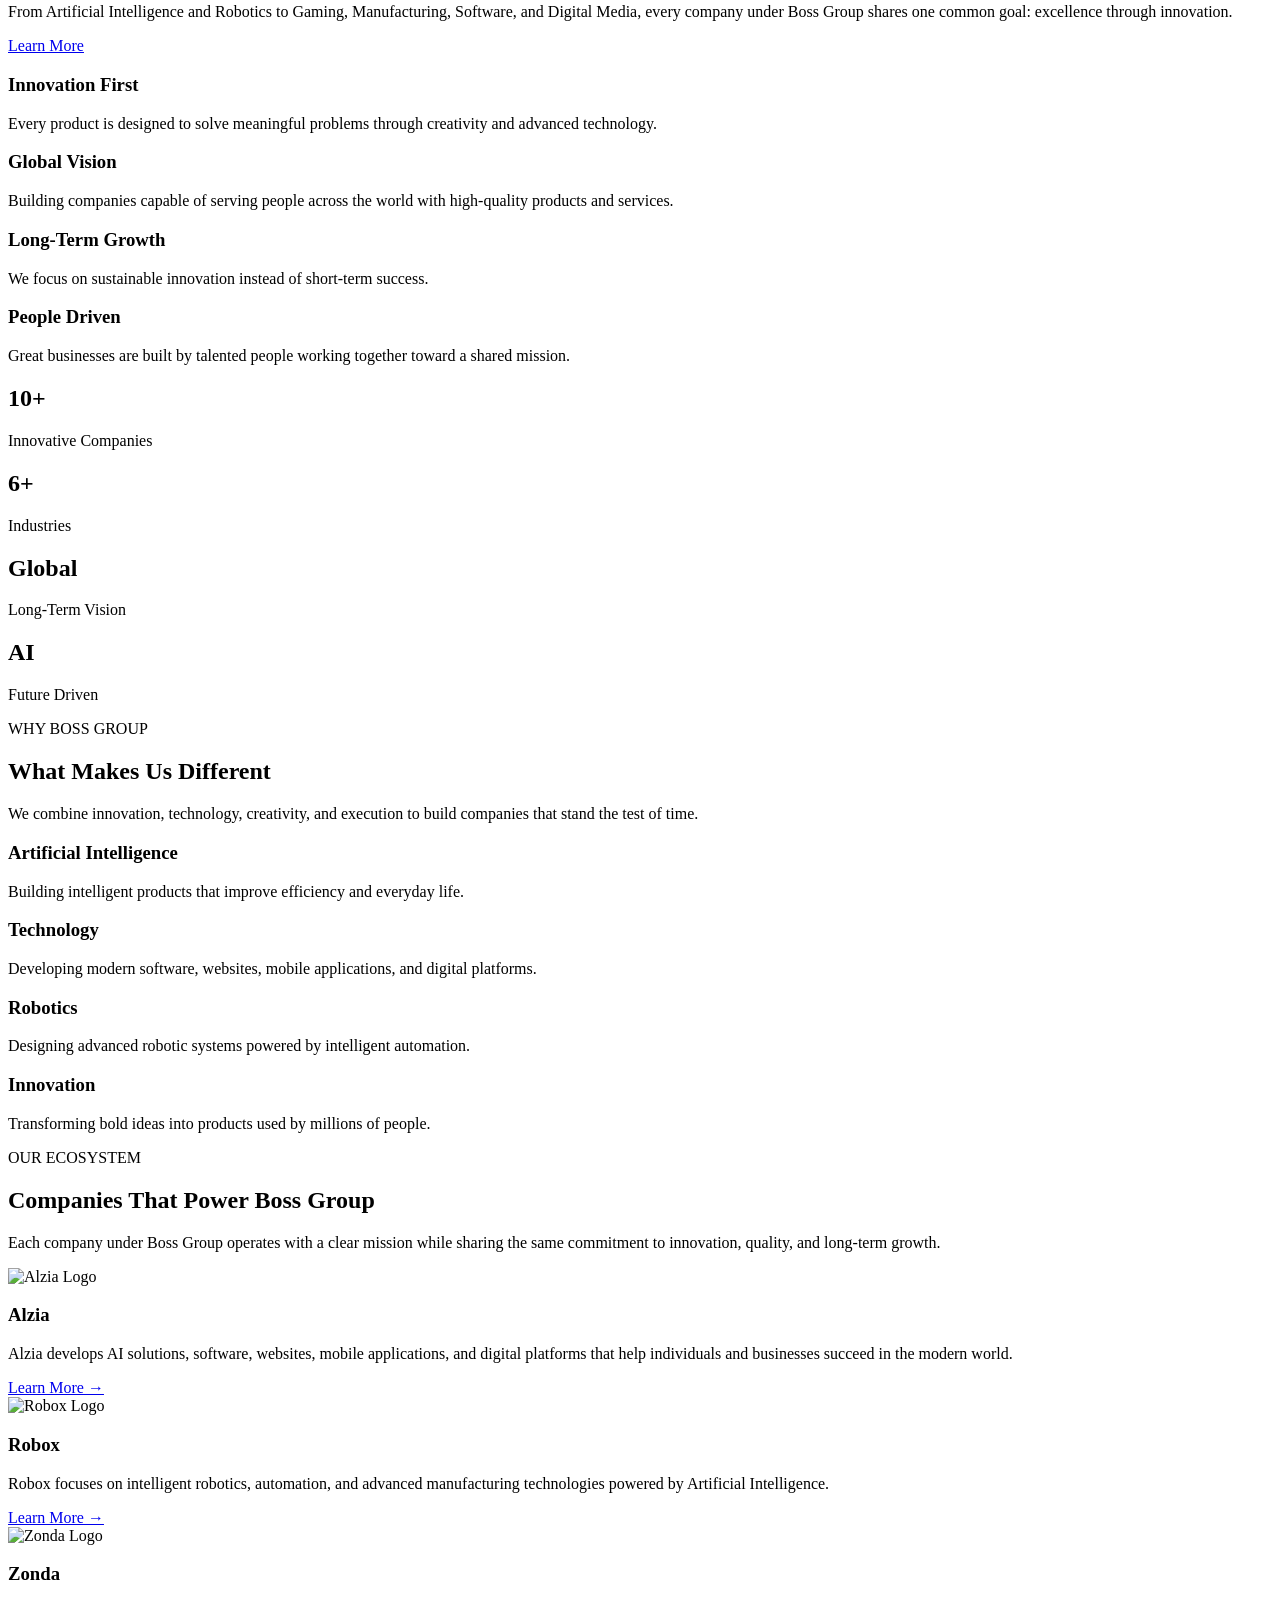
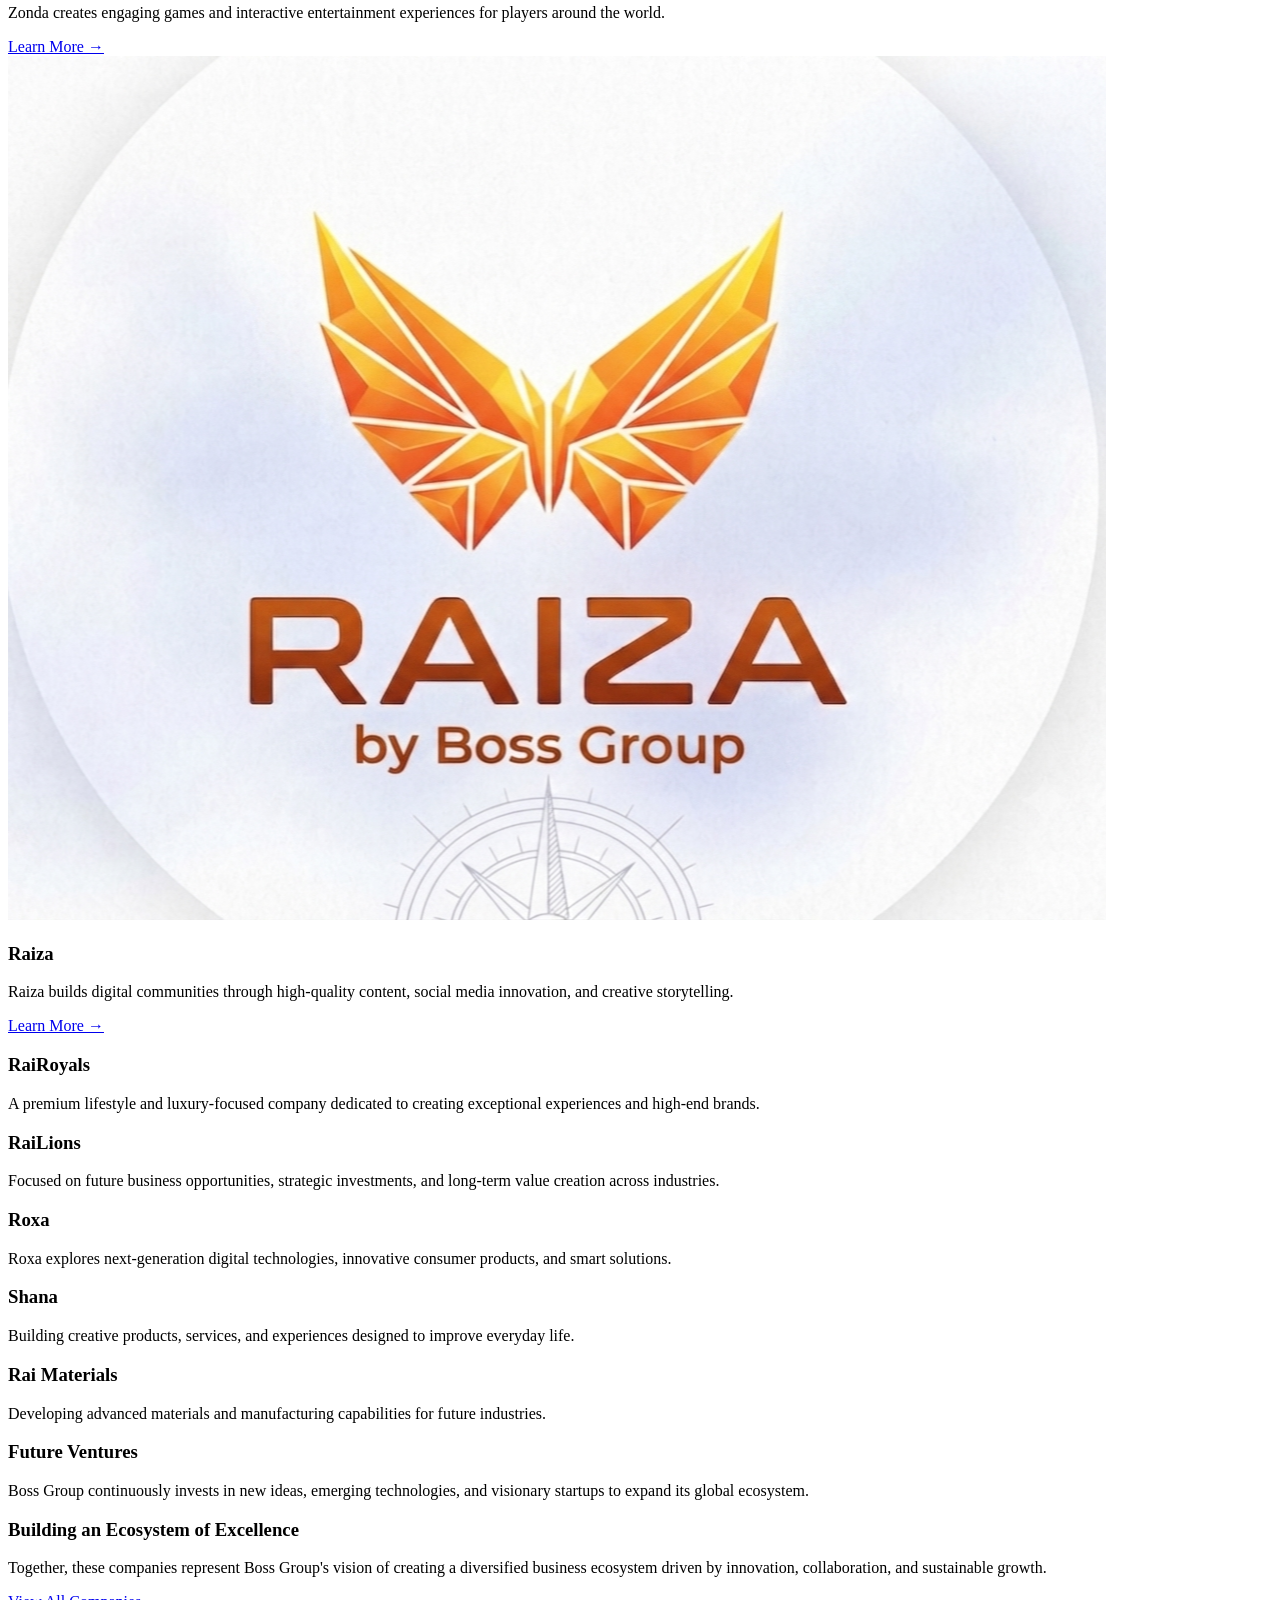
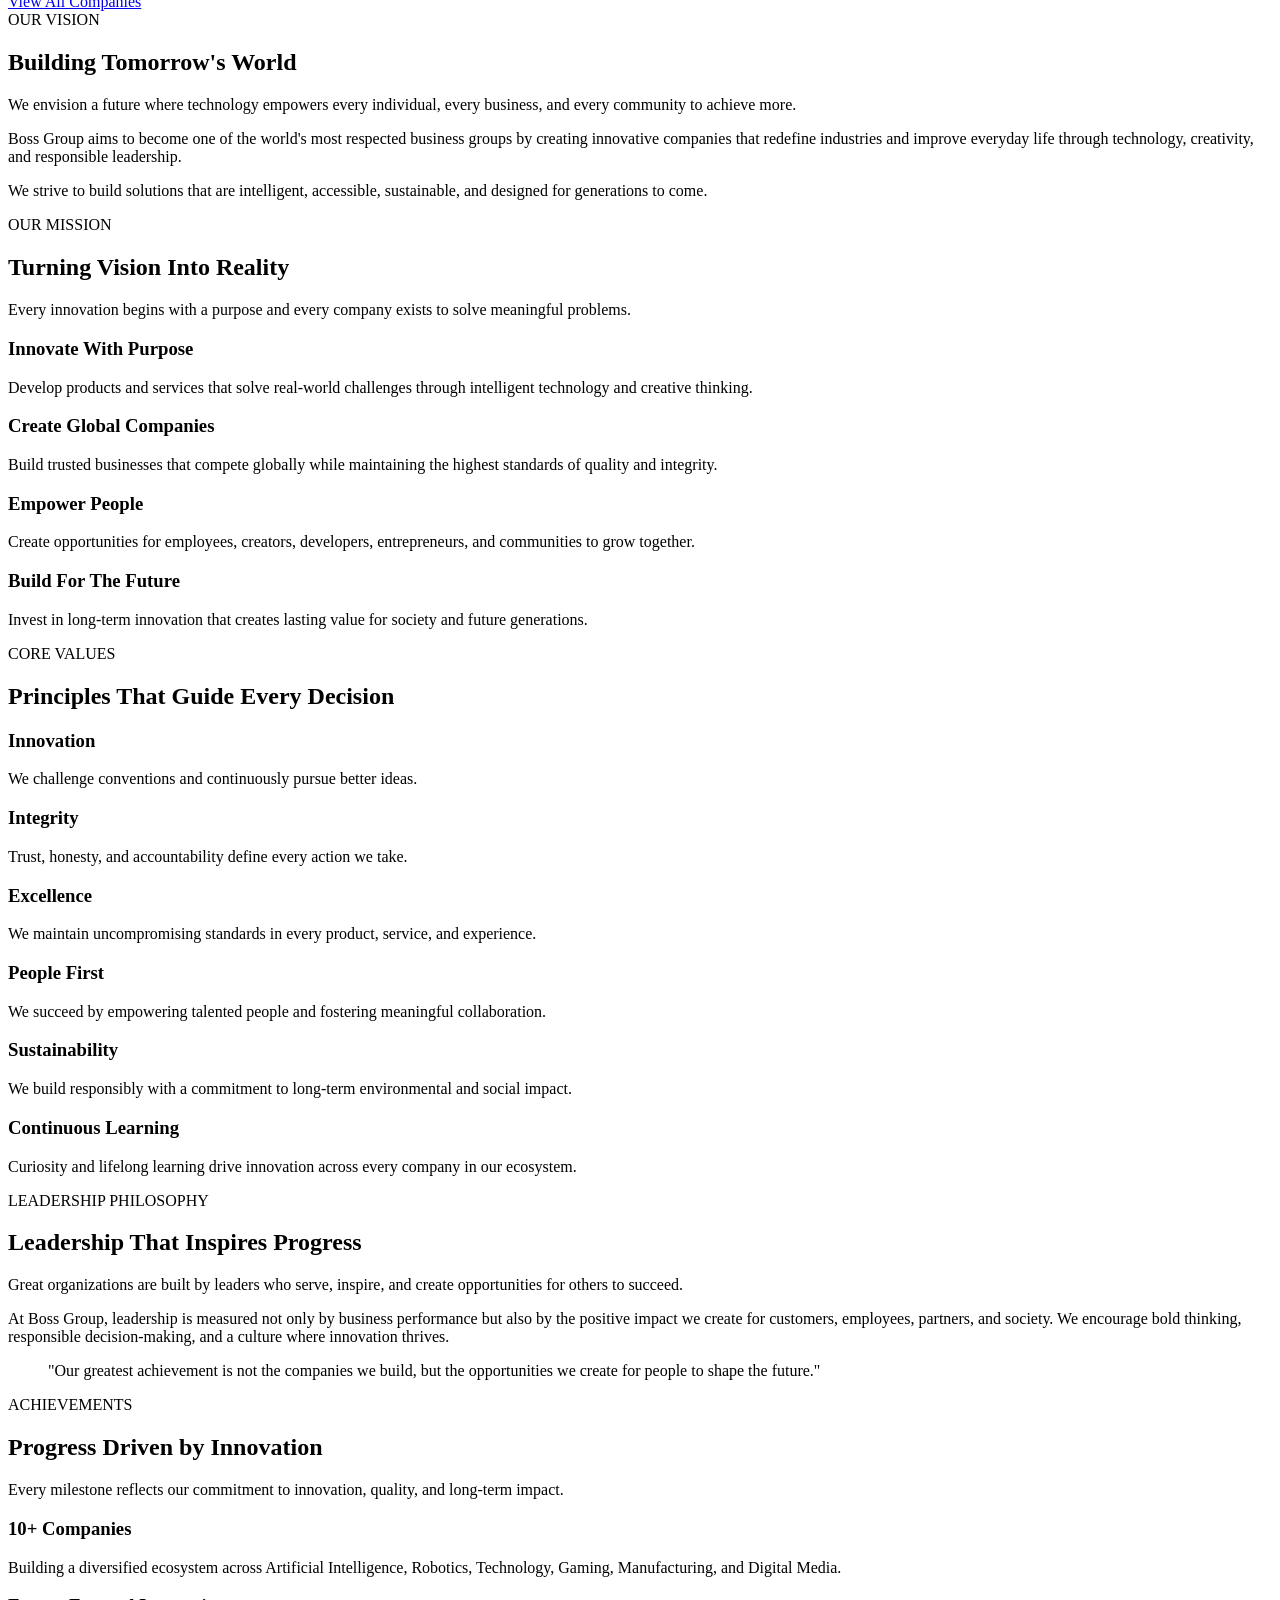
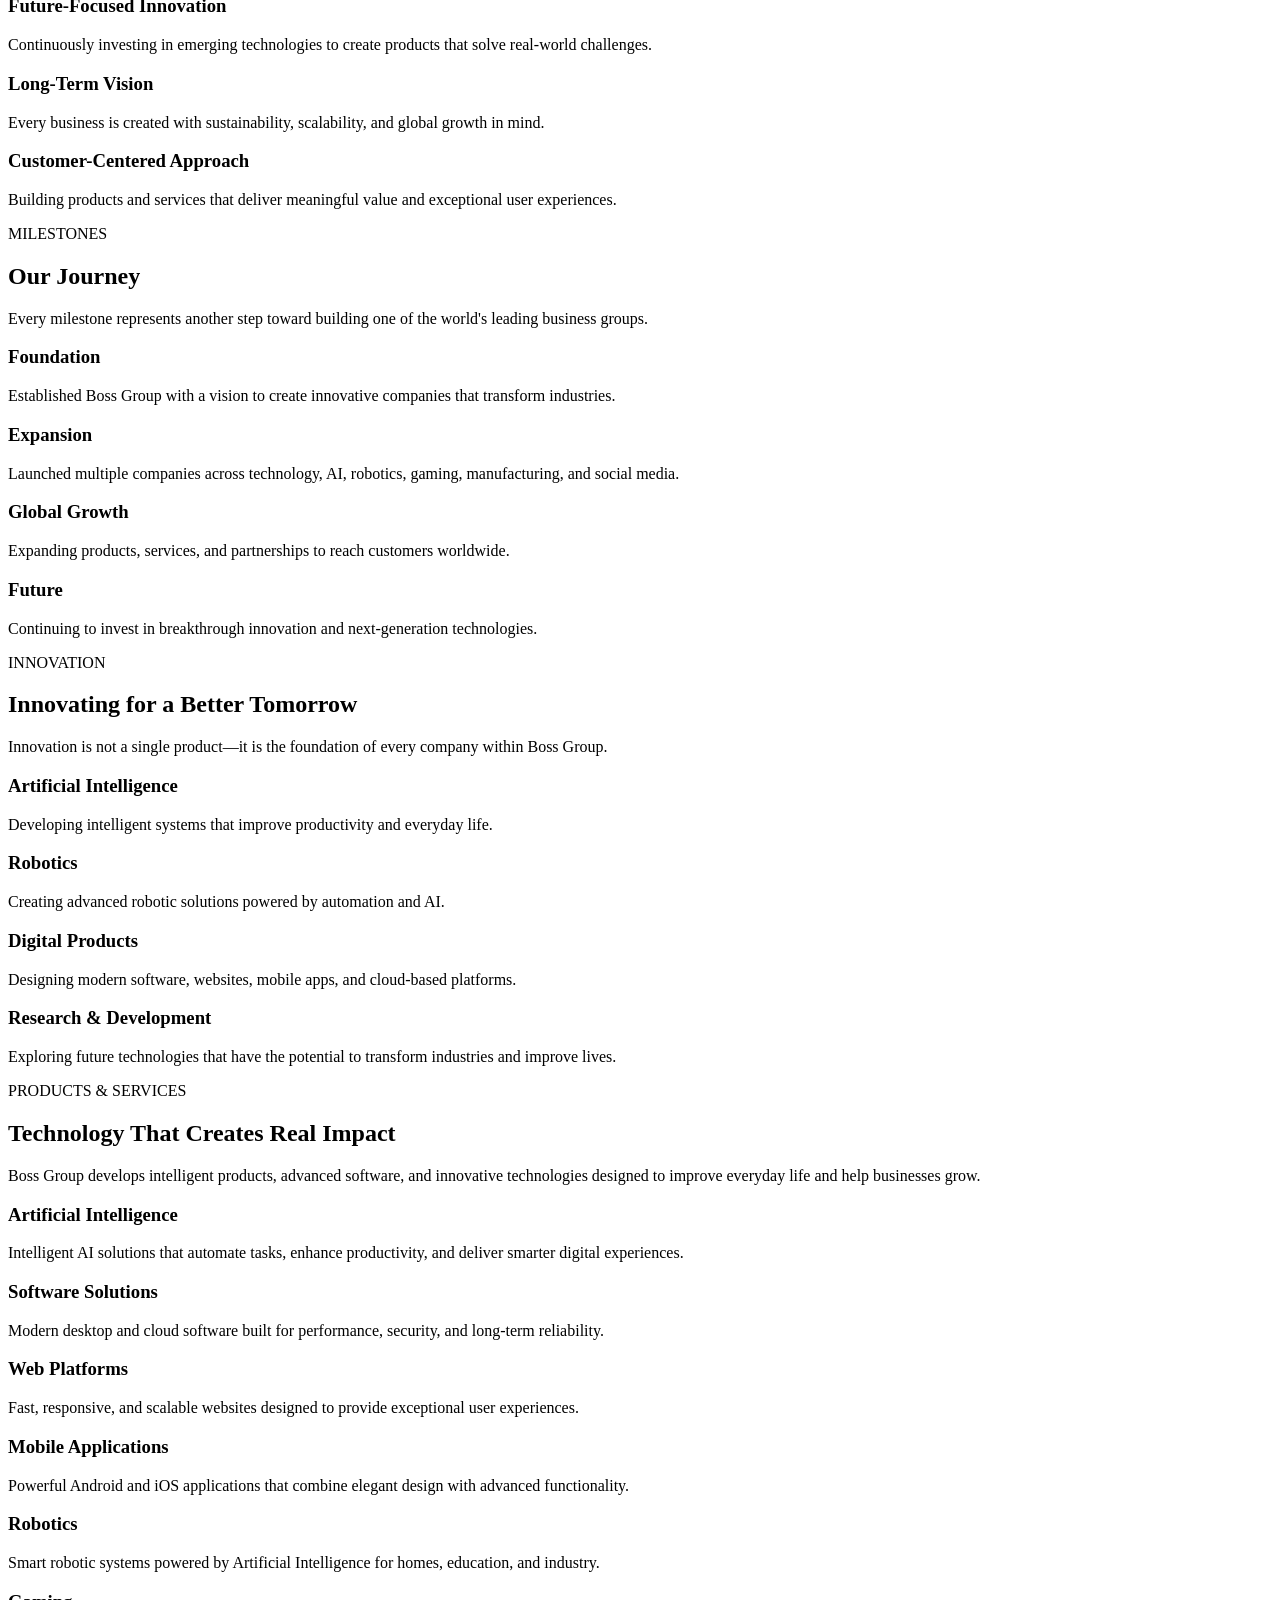
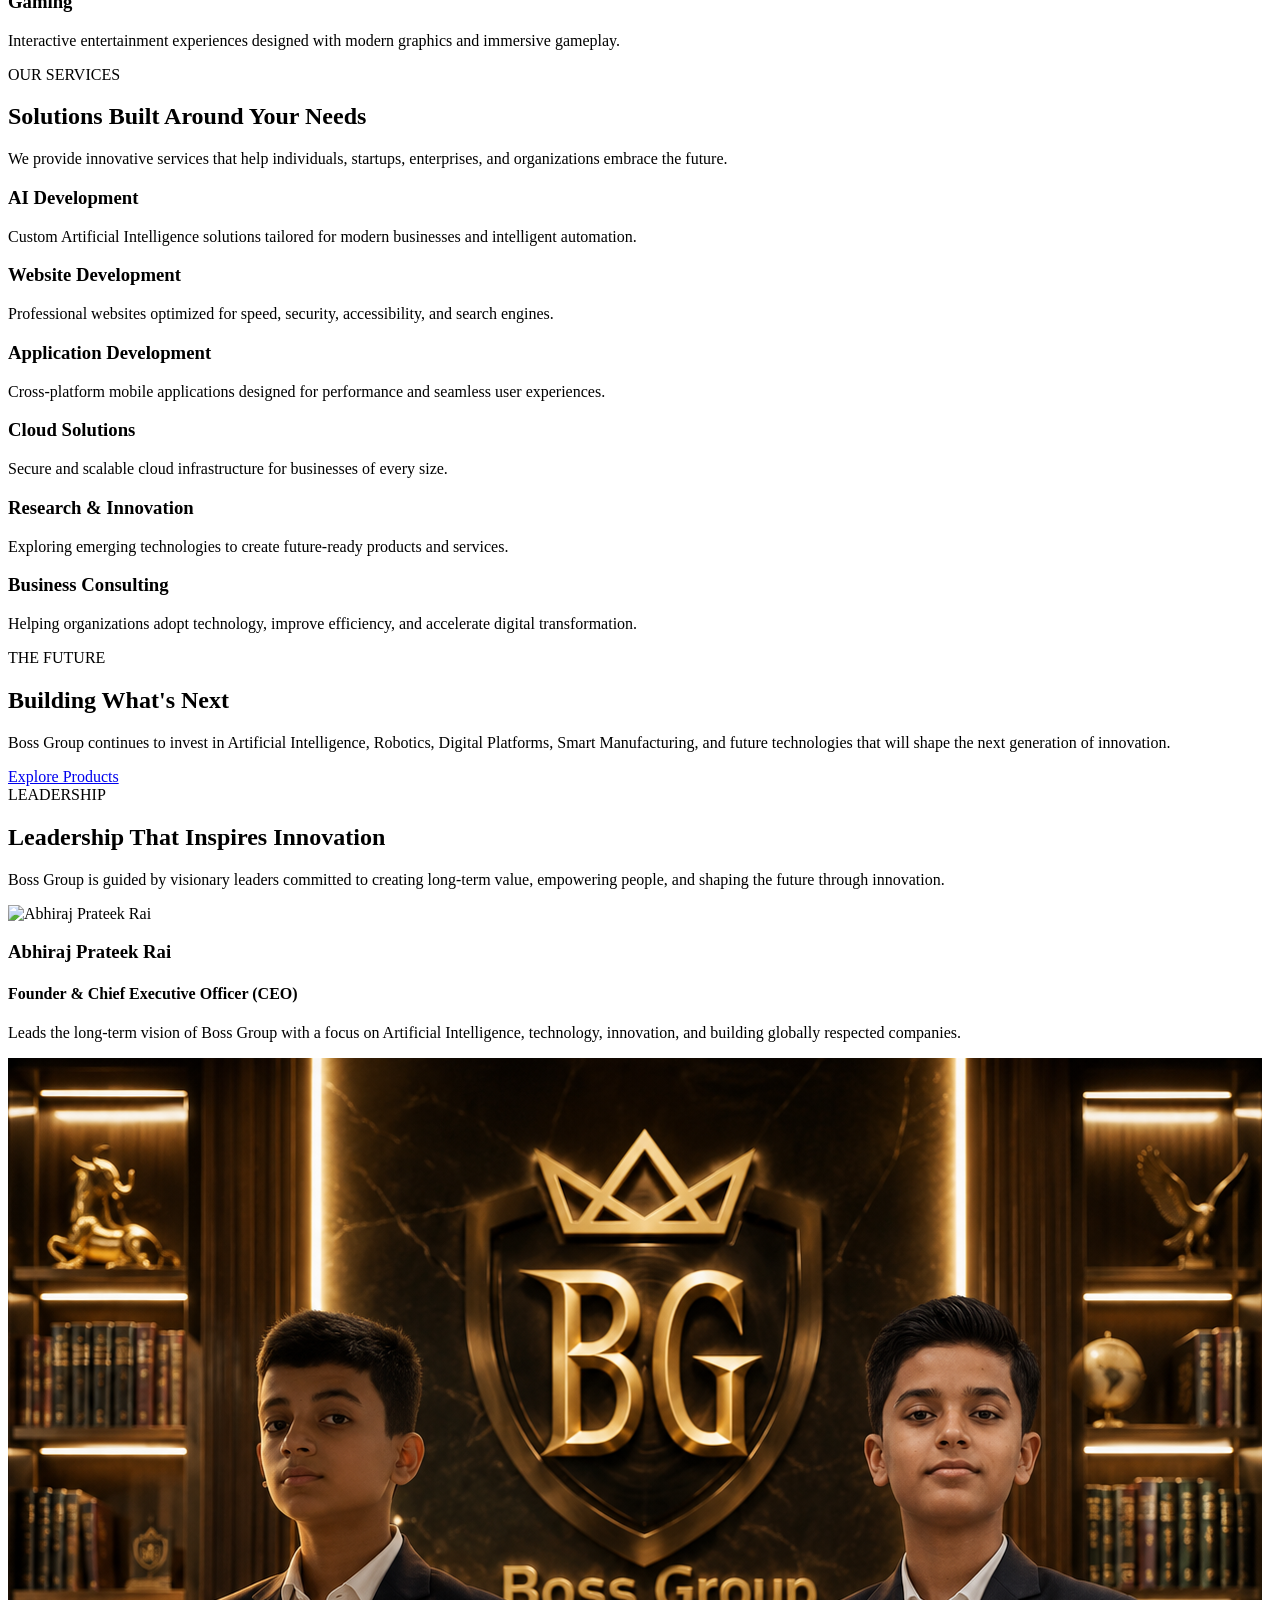
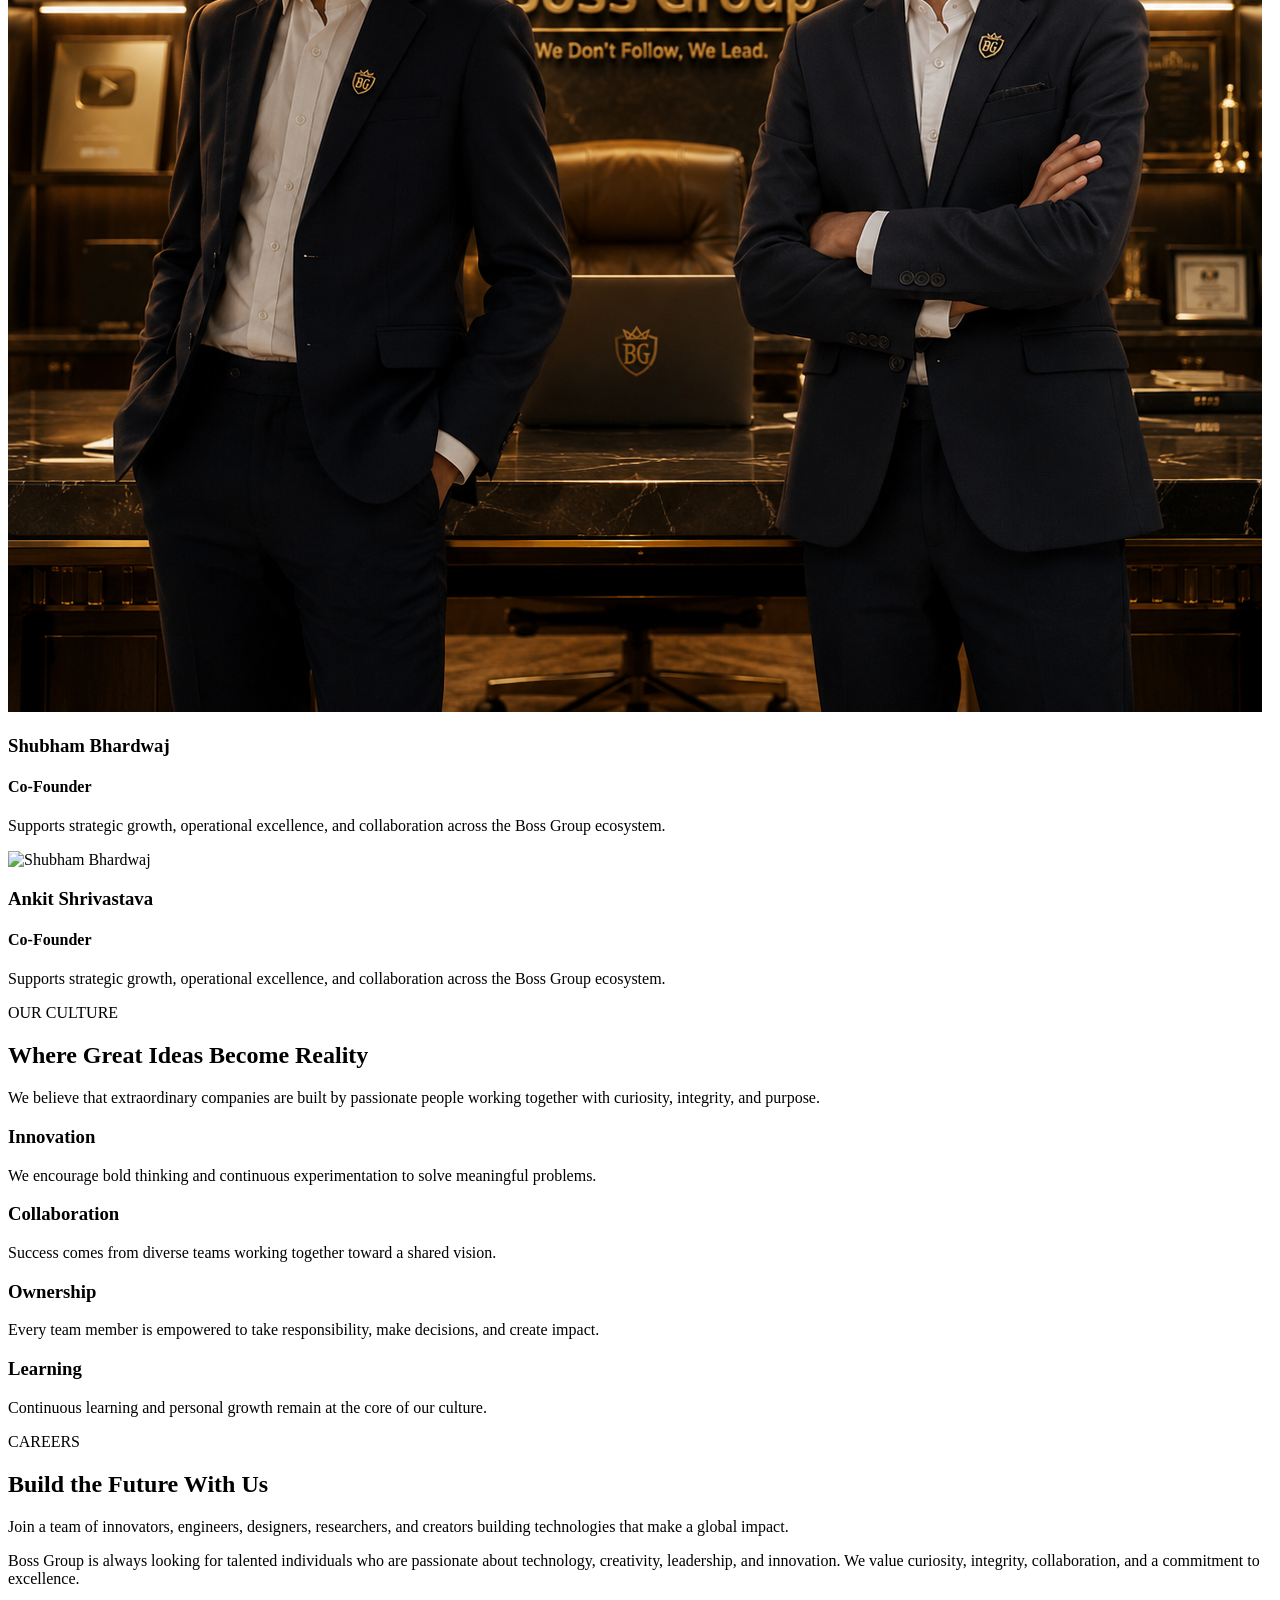
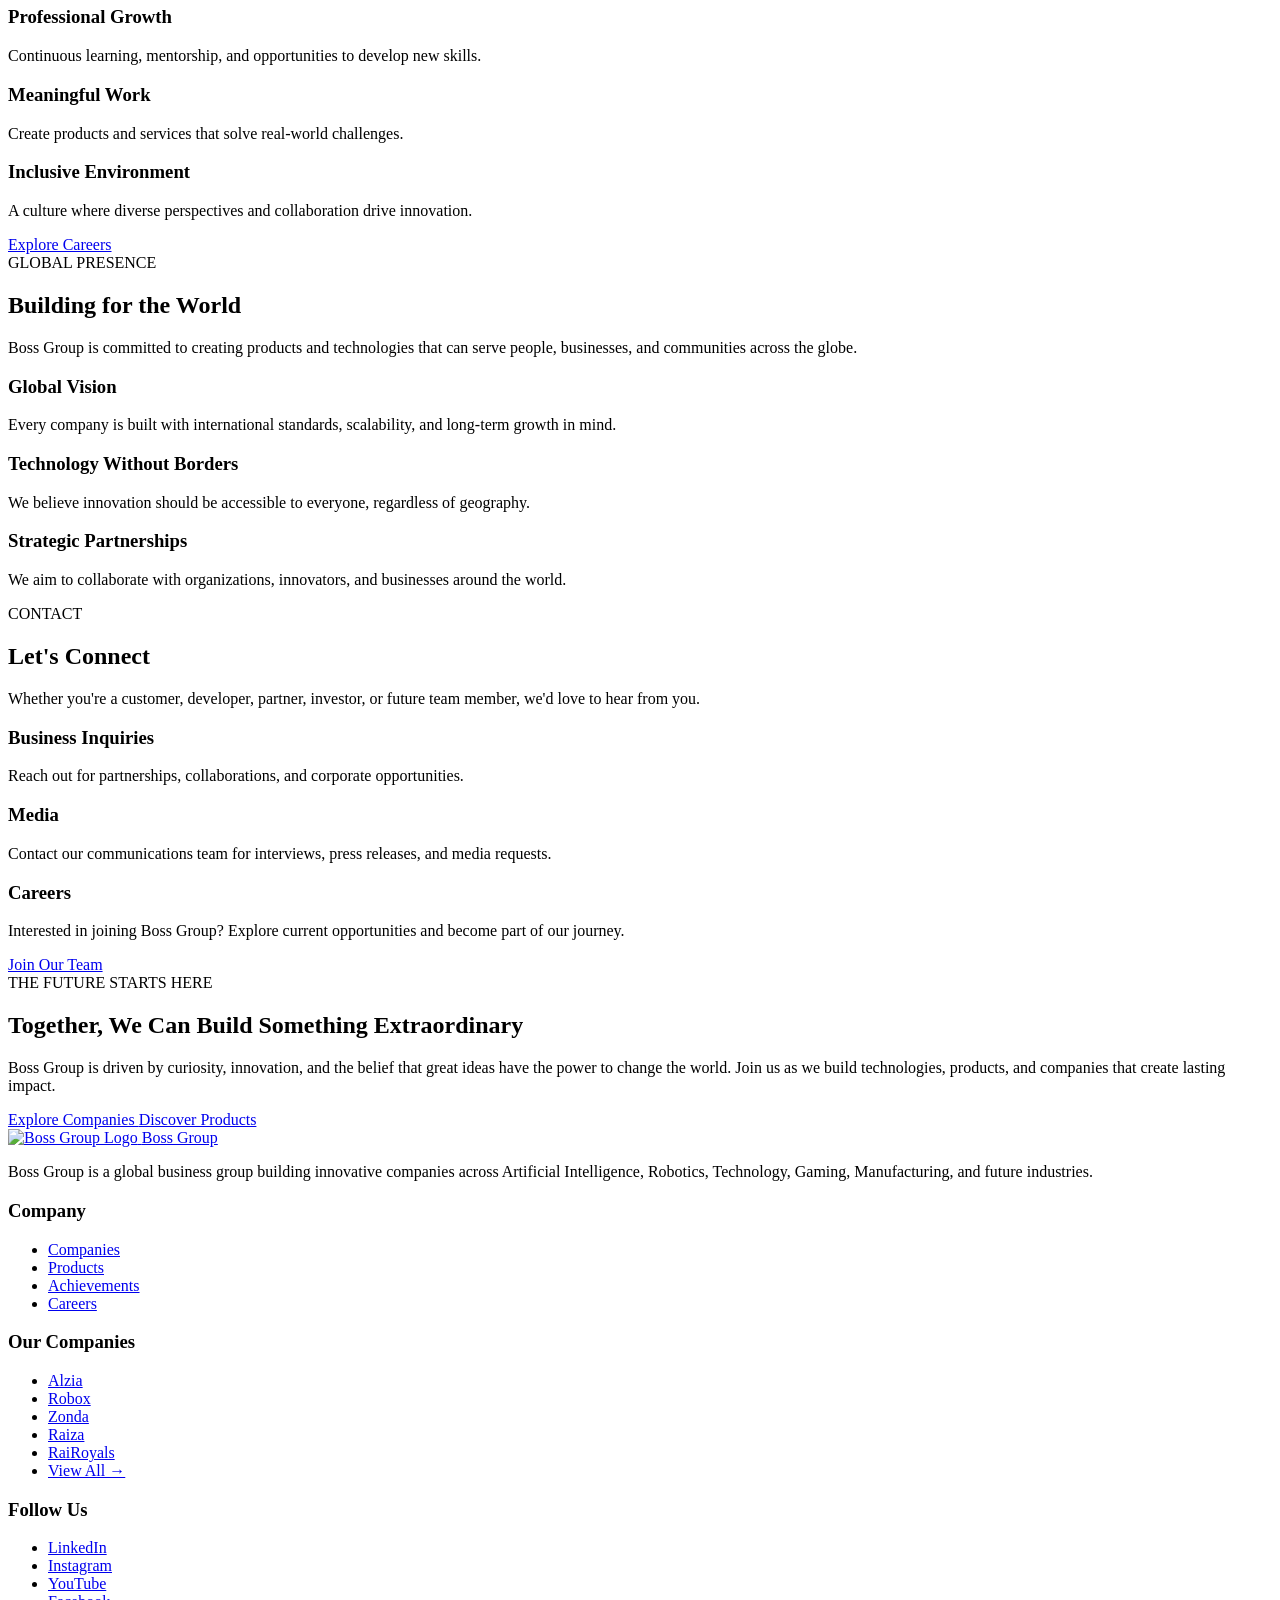
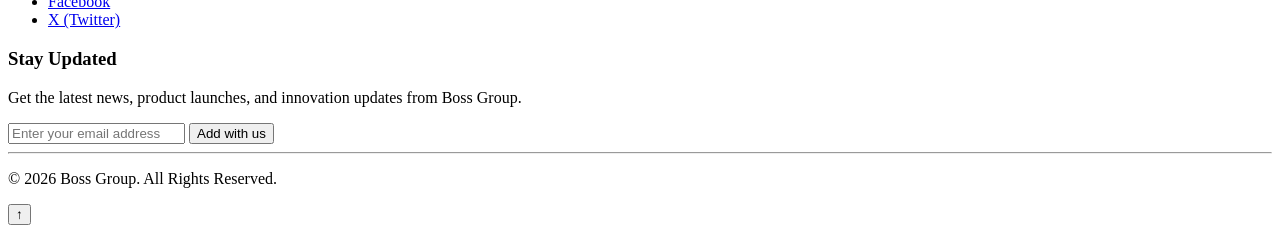
==== commit 98cbcd0e: "Add files via upload" ====
--- a/index.html
+++ b/index.html
@@ -3,166 +3,1052 @@
 
 <head>
 
-    <meta charset="UTF-8">
-    <meta name="viewport" content="width=device-width, initial-scale=1.0">
-
-    <title>Boss Group | One Group. Infinite Possibilities.</title>
-
-    <meta name="description"
-        content="Boss Group is a global business group focused on Artificial Intelligence, Technology, Robotics, Gaming, Innovation, Manufacturing, and world-class companies.">
-
-    <meta name="keywords"
-        content="Boss Group, BG, Artificial Intelligence, AI, Robotics, Technology, Gaming, Innovation, Startup, Manufacturing">
-
-    <meta name="author" content="Boss Group">
-
-    <meta name="robots" content="index, follow">
-
-    <meta name="theme-color" content="#000000">
-
-    <meta property="og:title"
-        content="Boss Group | One Group. Infinite Possibilities.">
-
-    <meta property="og:description"
-        content="Building a brighter future through innovation, technology, and world-class companies.">
-
-    <meta property="og:type" content="website">
-
-    <meta property="og:image"
-        content="kingBG.png">
-
-    <meta property="og:url"
-        content="https://bossgroup.com">
-
-    <meta property="og:site_name"
-        content="Boss Group">
-
-    <meta name="twitter:card"
-        content="summary_large_image">
-
-    <meta name="twitter:title"
-        content="Boss Group | One Group. Infinite Possibilities.">
-
-    <meta name="twitter:description"
-        content="Building a brighter future through innovation, technology, and world-class companies.">
-
-    <meta name="twitter:image"
-        content="kingBG.png">
-
-    <link rel="icon"
-        type="image/png"
-        href="favicon1.png">
-
-    <link rel="stylesheet"
-        href="about.css">
+<meta charset="UTF-8">
+
+<meta http-equiv="X-UA-Compatible"
+      content="IE=edge">
+
+<meta name="viewport"
+      content="width=device-width, initial-scale=1.0, viewport-fit=cover">
+
+<title>Boss Group | One Group. Infinite Possibilities.</title>
+
+<meta name="title"
+      content="Boss Group | One Group. Infinite Possibilities.">
+
+<meta name="description"
+      content="Boss Group is a global business group building world-class companies in Artificial Intelligence, Robotics, Technology, Gaming, Manufacturing and Innovation.">
+
+<meta name="keywords"
+      content="Boss Group,BG,Artificial Intelligence,AI,Technology,Robotics,Gaming,Innovation,Manufacturing,Startup">
+
+<meta name="author"
+      content="Boss Group">
+
+<meta name="creator"
+      content="Boss Group">
+
+<meta name="publisher"
+      content="Boss Group">
+
+<meta name="application-name"
+      content="Boss Group">
+
+<meta name="robots"
+      content="index,follow,max-image-preview:large,max-snippet:-1,max-video-preview:-1">
+
+<meta name="googlebot"
+      content="index,follow">
+
+<meta name="bingbot"
+      content="index,follow">
+
+<meta name="theme-color"
+      content="#000000">
+
+<meta name="color-scheme"
+      content="dark light">
+
+<meta name="referrer"
+      content="strict-origin-when-cross-origin">
+
+<meta name="format-detection"
+      content="telephone=no">
+
+<link rel="canonical"
+      href="https://bossgroup.com/">
+
+<link rel="icon"
+      href="BG.jpg"
+      type="image/png">
+
+<link rel="apple-touch-icon"
+      href="BG.jpg">
+
+<link rel="preload"
+      href="BGking.jpg"
+      as="image">
+
+<link rel="preload"
+      href="banner.png"
+      as="image">
+
+<link rel="stylesheet"
+      href="index.css">
+
+<meta property="og:type"
+      content="website">
+
+<meta property="og:title"
+      content="Boss Group | One Group. Infinite Possibilities.">
+
+<meta property="og:description"
+      content="Building world-class companies through innovation, Artificial Intelligence, Robotics and Technology.">
+
+<meta property="og:image"
+      content="BGking.jpg">
+
+<meta property="og:url"
+      content="https://bossgroup.com">
+
+<meta property="og:site_name"
+      content="Boss Group">
+
+<meta property="og:locale"
+      content="en_US">
+
+<meta name="twitter:card"
+      content="summary_large_image">
+
+<meta name="twitter:title"
+      content="Boss Group | One Group. Infinite Possibilities.">
+
+<meta name="twitter:description"
+      content="Building the future through innovation and technology.">
+
+<meta name="twitter:image"
+      content="BGking.jpg">
 
 </head>
 
 <body>
-  <header>
+
+<header>
+
+<div class="container">
+
+<a href="index.html"
+   class="logo"
+   aria-label="Boss Group Home">
+
+<img src="BG1.png"
+     alt="Boss Group Logo"
+     width="60"
+     height="60">
+
+<span>Boss Group</span>
+
+</a>
+
+<nav
+aria-label="Primary Navigation">
+
+<ul class="nav-links">
+
+<li>
+
+<a href="companies.html">
+
+Companies
+
+</a>
+
+</li>
+
+<li>
+
+<a href="products.html">
+
+Products
+
+</a>
+
+</li>
+
+<li>
+
+<a href="achievements.html">
+
+Achievements
+
+</a>
+
+</li>
+
+<li>
+
+<a href="jobs.html">
+
+Careers
+
+</a>
+
+</li>
+
+</ul>
+
+</nav>
+
+<button
+class="menu-btn"
+id="menuBtn"
+aria-label="Open Navigation Menu"
+aria-expanded="false"
+aria-controls="mobileMenu">
+
+☰
+
+</button>
+
+</div>
+
+</header>
+
+<main>
+
+<section
+id="hero">
+
+<div class="container hero-container">
+
+<div class="hero-content">
+
+<span class="hero-tag">
+
+WELCOME TO THE FUTURE
+
+</span>
+
+<h1>
+
+Boss Group
+
+</h1>
+
+<h2>
+
+One Group.
+Infinite Possibilities.
+
+</h2>
+
+<p>
+
+Boss Group is building a global ecosystem of world-class companies across Artificial Intelligence, Robotics, Technology, Gaming, Manufacturing, Social Media and future-focused industries to create a smarter tomorrow.
+
+</p>
+
+<div class="hero-buttons">
+
+<a href="companies.html"
+class="btn btn-primary">
+
+Explore Companies
+
+</a>
+
+<a href="about.html"
+class="btn btn-secondary">
+
+Discover More
+
+</a>
+
+</div>
+
+<div class="hero-stats">
+
+<div>
+
+<h3>10+</h3>
+
+<p>Companies</p>
+
+</div>
+
+<div>
+
+<h3>100%</h3>
+
+<p>Innovation</p>
+
+</div>
+
+<div>
+
+<h3>Future</h3>
+
+<p>Focused</p>
+
+</div>
+
+</div>
+
+</div>
+
+<div class="hero-image">
+
+<img
+src="banner.png"
+alt="Boss Group Innovation Campus"
+loading="eager"
+fetchpriority="high">
+
+</div>
+
+</div>
+
+</section>
+<section id="about">
 
     <div class="container">
 
-        <a href="about.html" class="logo" aria-label="Boss Group Home">
-
-            <img src="BG.png"
-                 alt="Boss Group Logo">
-
-        </a>
-
-    <h1 style="
-margin:0;
-font-size:clamp(1.4rem,4vw,2rem);
-font-weight:800;
-color:#d4af37;
-letter-spacing:2px;
-line-height:1;
-white-space:nowrap;
-user-select:none;
-font-family:Poppins,Arial,sans-serif;
-">
-    BG
-    </h1>
-
-        <nav aria-label="Main Navigation">
-
-            <ul class="nav-links">
-
-                <li>
-                    <a href="#">All Companies</a>
-                </li>
-
-                <li>
-                    <a href="#">Company's Products</a>
-                </li>
-
-                <li>
-                    <a href="#">Achievements</a>
-                </li>
-
-                <li>
-                    <a href="#">Apply for Jobs</a>
-                </li>
-
-            </ul>
-
-        </nav>
-
-        <button class="menu-btn"
-                id="menuBtn"
-                aria-label="Open Menu"
-                aria-expanded="false">
-
-            ☰
-
-        </button>
+        <div class="section-heading">
+
+            <span class="section-tag">
+                ABOUT US
+            </span>
+
+            <h2>
+                Building Companies That Shape The Future
+            </h2>
+
+            <p class="section-subtitle">
+                Boss Group is a future-focused business group committed to creating world-class companies that improve lives through innovation, technology, and long-term vision.
+            </p>
+
+        </div>
+
+        <div class="about-grid">
+
+            <div class="about-text">
+
+                <h3>
+                    Our Story
+                </h3>
+
+                <p>
+                    Boss Group was founded with a single vision—to build an ecosystem of innovative companies that solve real-world problems and create meaningful impact for billions of people.
+                </p>
+
+                <p>
+                    We believe that technology should empower people, accelerate progress, and build a smarter, more sustainable future for generations to come.
+                </p>
+
+                <p>
+                    From Artificial Intelligence and Robotics to Gaming, Manufacturing, Software, and Digital Media, every company under Boss Group shares one common goal: excellence through innovation.
+                </p>
+
+                <a href="products.html"
+                   class="btn btn-primary">
+
+                    Learn More
+
+                </a>
+
+            </div>
+
+            <div class="about-highlights">
+
+                <article class="highlight-card">
+
+                    <h3>Innovation First</h3>
+
+                    <p>
+                        Every product is designed to solve meaningful problems through creativity and advanced technology.
+                    </p>
+
+                </article>
+
+                <article class="highlight-card">
+
+                    <h3>Global Vision</h3>
+
+                    <p>
+                        Building companies capable of serving people across the world with high-quality products and services.
+                    </p>
+
+                </article>
+
+                <article class="highlight-card">
+
+                    <h3>Long-Term Growth</h3>
+
+                    <p>
+                        We focus on sustainable innovation instead of short-term success.
+                    </p>
+
+                </article>
+
+                <article class="highlight-card">
+
+                    <h3>People Driven</h3>
+
+                    <p>
+                        Great businesses are built by talented people working together toward a shared mission.
+                    </p>
+
+                </article>
+
+            </div>
+
+        </div>
 
     </div>
 
-</header>
-
-<main>
-
-<section id="hero">
-
-    <div class="container hero-container">
-
-        <div class="hero-content">
-
-            <span class="hero-tag">
-                WELCOME TO
+</section>
+
+<section id="statistics">
+
+    <div class="container">
+
+        <div class="stats-grid">
+
+            <article class="stat-card">
+
+                <h2>10+</h2>
+
+                <p>
+                    Innovative Companies
+                </p>
+
+            </article>
+
+            <article class="stat-card">
+
+                <h2>6+</h2>
+
+                <p>
+                    Industries
+                </p>
+
+            </article>
+
+            <article class="stat-card">
+
+                <h2>Global</h2>
+
+                <p>
+                    Long-Term Vision
+                </p>
+
+            </article>
+
+            <article class="stat-card">
+
+                <h2>AI</h2>
+
+                <p>
+                    Future Driven
+                </p>
+
+            </article>
+
+        </div>
+
+    </div>
+
+</section>
+
+<section id="features">
+
+    <div class="container">
+
+        <div class="section-heading">
+
+            <span class="section-tag">
+                WHY BOSS GROUP
             </span>
 
-            <h1>Boss Group</h1>
-
-            <h2>One Group. Infinite Possibilities.</h2>
+            <h2>
+                What Makes Us Different
+            </h2>
+
+            <p class="section-subtitle">
+                We combine innovation, technology, creativity, and execution to build companies that stand the test of time.
+            </p>
+
+        </div>
+
+        <div class="features-grid">
+
+            <article class="feature-card">
+
+                <h3>Artificial Intelligence</h3>
+
+                <p>
+                    Building intelligent products that improve efficiency and everyday life.
+                </p>
+
+            </article>
+
+            <article class="feature-card">
+
+                <h3>Technology</h3>
+
+                <p>
+                    Developing modern software, websites, mobile applications, and digital platforms.
+                </p>
+
+            </article>
+
+            <article class="feature-card">
+
+                <h3>Robotics</h3>
+
+                <p>
+                    Designing advanced robotic systems powered by intelligent automation.
+                </p>
+
+            </article>
+
+            <article class="feature-card">
+
+                <h3>Innovation</h3>
+
+                <p>
+                    Transforming bold ideas into products used by millions of people.
+                </p>
+
+            </article>
+
+        </div>
+
+    </div>
+
+</section>
+<section id="companies">
+
+    <div class="container">
+
+        <div class="section-heading">
+
+            <span class="section-tag">
+                OUR ECOSYSTEM
+            </span>
+
+            <h2>
+                Companies That Power Boss Group
+            </h2>
+
+            <p class="section-subtitle">
+                Each company under Boss Group operates with a clear mission while sharing the same commitment to innovation, quality, and long-term growth.
+            </p>
+
+        </div>
+
+        <div class="companies-grid">
+
+            <article class="company-card">
+
+                <img src="alzia.jpg"
+                     alt="Alzia Logo"
+                     loading="lazy">
+
+                <h3>Alzia</h3>
+
+                <p>
+                    Alzia develops AI solutions, software, websites, mobile applications, and digital platforms that help individuals and businesses succeed in the modern world.
+                </p>
+
+                <a href="companies.html#alzia"
+                   class="company-link">
+
+                    Learn More →
+
+                </a>
+
+            </article>
+
+            <article class="company-card">
+
+                <img src="robox.jpg"
+                     alt="Robox Logo"
+                     loading="lazy">
+
+                <h3>Robox</h3>
+
+                <p>
+                    Robox focuses on intelligent robotics, automation, and advanced manufacturing technologies powered by Artificial Intelligence.
+                </p>
+
+                <a href="companies.html#robox"
+                   class="company-link">
+
+                    Learn More →
+
+                </a>
+
+            </article>
+
+            <article class="company-card">
+
+                <img src="zonda.jpg"
+                     alt="Zonda Logo"
+                     loading="lazy">
+
+                <h3>Zonda</h3>
+
+                <p>
+                    Zonda creates engaging games and interactive entertainment experiences for players around the world.
+                </p>
+
+                <a href="companies.html#zonda"
+                   class="company-link">
+
+                    Learn More →
+
+                </a>
+
+            </article>
+
+            <article class="company-card">
+
+                <img src="raiza.png"
+                     alt="Raiza Logo"
+                     loading="lazy">
+
+                <h3>Raiza</h3>
+
+                <p>
+                    Raiza builds digital communities through high-quality content, social media innovation, and creative storytelling.
+                </p>
+
+                <a href="companies.html#raiza"
+                   class="company-link">
+
+                    Learn More →
+
+                </a>
+
+            </article>
+
+            <article class="company-card">
+
+                <h3>RaiRoyals</h3>
+
+                <p>
+                    A premium lifestyle and luxury-focused company dedicated to creating exceptional experiences and high-end brands.
+                </p>
+
+            </article>
+
+            <article class="company-card">
+
+                <h3>RaiLions</h3>
+
+                <p>
+                    Focused on future business opportunities, strategic investments, and long-term value creation across industries.
+                </p>
+
+            </article>
+
+            <article class="company-card">
+
+                <h3>Roxa</h3>
+
+                <p>
+                    Roxa explores next-generation digital technologies, innovative consumer products, and smart solutions.
+                </p>
+
+            </article>
+
+            <article class="company-card">
+
+                <h3>Shana</h3>
+
+                <p>
+                    Building creative products, services, and experiences designed to improve everyday life.
+                </p>
+
+            </article>
+
+            <article class="company-card">
+
+                <h3>Rai Materials</h3>
+
+                <p>
+                    Developing advanced materials and manufacturing capabilities for future industries.
+                </p>
+
+            </article>
+
+            <article class="company-card">
+
+                <h3>Future Ventures</h3>
+
+                <p>
+                    Boss Group continuously invests in new ideas, emerging technologies, and visionary startups to expand its global ecosystem.
+                </p>
+
+            </article>
+
+        </div>
+
+        <div class="companies-footer">
+
+            <h3>
+                Building an Ecosystem of Excellence
+            </h3>
 
             <p>
-                Boss Group creates world-class companies in Artificial Intelligence,
-                Technology, Robotics, Gaming, Social Media, Manufacturing,
-                and many other innovative industries.
-            </p>
-
-            <div class="hero-buttons">
-
-                <a href="#"
-                   class="btn btn-primary">
-                    Explore Companies
-                </a>
-
-                <a href="#"
-                   class="btn btn-secondary">
-                    Learn More
-                </a>
+                Together, these companies represent Boss Group's vision of creating a diversified business ecosystem driven by innovation, collaboration, and sustainable growth.
+            </p>
+
+            <a href="companies.html"
+               class="btn btn-primary">
+
+                View All Companies
+
+            </a>
+
+        </div>
+
+    </div>
+
+</section>
+<section id="vision">
+
+    <div class="container">
+
+        <div class="section-heading">
+
+            <span class="section-tag">
+                OUR VISION
+            </span>
+
+            <h2>
+                Building Tomorrow's World
+            </h2>
+
+            <p class="section-subtitle">
+                We envision a future where technology empowers every individual, every business, and every community to achieve more.
+            </p>
+
+        </div>
+
+        <div class="vision-content">
+
+            <p>
+                Boss Group aims to become one of the world's most respected business groups by creating innovative companies that redefine industries and improve everyday life through technology, creativity, and responsible leadership.
+            </p>
+
+            <p>
+                We strive to build solutions that are intelligent, accessible, sustainable, and designed for generations to come.
+            </p>
+
+        </div>
+
+    </div>
+
+</section>
+
+<section id="mission">
+
+    <div class="container">
+
+        <div class="section-heading">
+
+            <span class="section-tag">
+                OUR MISSION
+            </span>
+
+            <h2>
+                Turning Vision Into Reality
+            </h2>
+
+            <p class="section-subtitle">
+                Every innovation begins with a purpose and every company exists to solve meaningful problems.
+            </p>
+
+        </div>
+
+        <div class="mission-grid">
+
+            <article class="mission-card">
+
+                <h3>Innovate With Purpose</h3>
+
+                <p>
+                    Develop products and services that solve real-world challenges through intelligent technology and creative thinking.
+                </p>
+
+            </article>
+
+            <article class="mission-card">
+
+                <h3>Create Global Companies</h3>
+
+                <p>
+                    Build trusted businesses that compete globally while maintaining the highest standards of quality and integrity.
+                </p>
+
+            </article>
+
+            <article class="mission-card">
+
+                <h3>Empower People</h3>
+
+                <p>
+                    Create opportunities for employees, creators, developers, entrepreneurs, and communities to grow together.
+                </p>
+
+            </article>
+
+            <article class="mission-card">
+
+                <h3>Build For The Future</h3>
+
+                <p>
+                    Invest in long-term innovation that creates lasting value for society and future generations.
+                </p>
+
+            </article>
+
+        </div>
+
+    </div>
+
+</section>
+
+<section id="core-values">
+
+    <div class="container">
+
+        <div class="section-heading">
+
+            <span class="section-tag">
+                CORE VALUES
+            </span>
+
+            <h2>
+                Principles That Guide Every Decision
+            </h2>
+
+        </div>
+
+        <div class="values-grid">
+
+            <article class="value-card">
+
+                <h3>Innovation</h3>
+
+                <p>
+                    We challenge conventions and continuously pursue better ideas.
+                </p>
+
+            </article>
+
+            <article class="value-card">
+
+                <h3>Integrity</h3>
+
+                <p>
+                    Trust, honesty, and accountability define every action we take.
+                </p>
+
+            </article>
+
+            <article class="value-card">
+
+                <h3>Excellence</h3>
+
+                <p>
+                    We maintain uncompromising standards in every product, service, and experience.
+                </p>
+
+            </article>
+
+            <article class="value-card">
+
+                <h3>People First</h3>
+
+                <p>
+                    We succeed by empowering talented people and fostering meaningful collaboration.
+                </p>
+
+            </article>
+
+            <article class="value-card">
+
+                <h3>Sustainability</h3>
+
+                <p>
+                    We build responsibly with a commitment to long-term environmental and social impact.
+                </p>
+
+            </article>
+
+            <article class="value-card">
+
+                <h3>Continuous Learning</h3>
+
+                <p>
+                    Curiosity and lifelong learning drive innovation across every company in our ecosystem.
+                </p>
+
+            </article>
+
+        </div>
+
+    </div>
+
+</section>
+
+<section id="leadership-philosophy">
+
+    <div class="container">
+
+        <div class="section-heading">
+
+            <span class="section-tag">
+                LEADERSHIP PHILOSOPHY
+            </span>
+
+            <h2>
+                Leadership That Inspires Progress
+            </h2>
+
+            <p class="section-subtitle">
+                Great organizations are built by leaders who serve, inspire, and create opportunities for others to succeed.
+            </p>
+
+        </div>
+
+        <div class="leadership-content">
+
+            <p>
+                At Boss Group, leadership is measured not only by business performance but also by the positive impact we create for customers, employees, partners, and society. We encourage bold thinking, responsible decision-making, and a culture where innovation thrives.
+            </p>
+
+            <blockquote>
+                "Our greatest achievement is not the companies we build, but the opportunities we create for people to shape the future."
+            </blockquote>
+
+        </div>
+
+    </div>
+
+</section>
+<section id="achievements">
+
+    <div class="container">
+
+        <div class="section-heading">
+
+            <span class="section-tag">
+                ACHIEVEMENTS
+            </span>
+
+            <h2>
+                Progress Driven by Innovation
+            </h2>
+
+            <p class="section-subtitle">
+                Every milestone reflects our commitment to innovation, quality, and long-term impact.
+            </p>
+
+        </div>
+
+        <div class="achievement-grid">
+
+            <article class="achievement-card">
+
+                <h3>10+ Companies</h3>
+
+                <p>
+                    Building a diversified ecosystem across Artificial Intelligence, Robotics, Technology, Gaming, Manufacturing, and Digital Media.
+                </p>
+
+            </article>
+
+            <article class="achievement-card">
+
+                <h3>Future-Focused Innovation</h3>
+
+                <p>
+                    Continuously investing in emerging technologies to create products that solve real-world challenges.
+                </p>
+
+            </article>
+
+            <article class="achievement-card">
+
+                <h3>Long-Term Vision</h3>
+
+                <p>
+                    Every business is created with sustainability, scalability, and global growth in mind.
+                </p>
+
+            </article>
+
+            <article class="achievement-card">
+
+                <h3>Customer-Centered Approach</h3>
+
+                <p>
+                    Building products and services that deliver meaningful value and exceptional user experiences.
+                </p>
+
+            </article>
+
+        </div>
+
+    </div>
+
+</section>
+
+<section id="milestones">
+
+    <div class="container">
+
+        <div class="section-heading">
+
+            <span class="section-tag">
+                MILESTONES
+            </span>
+
+            <h2>
+                Our Journey
+            </h2>
+
+            <p class="section-subtitle">
+                Every milestone represents another step toward building one of the world's leading business groups.
+            </p>
+
+        </div>
+
+        <div class="timeline">
+
+            <div class="timeline-item">
+
+                <h3>Foundation</h3>
+
+                <p>
+                    Established Boss Group with a vision to create innovative companies that transform industries.
+                </p>
 
             </div>
 
-        </div>
-
-        <div class="hero-image">
-
-            <img src="banner.png"
-                 alt="Boss Group futuristic headquarters and innovation">
+            <div class="timeline-item">
+
+                <h3>Expansion</h3>
+
+                <p>
+                    Launched multiple companies across technology, AI, robotics, gaming, manufacturing, and social media.
+                </p>
+
+            </div>
+
+            <div class="timeline-item">
+
+                <h3>Global Growth</h3>
+
+                <p>
+                    Expanding products, services, and partnerships to reach customers worldwide.
+                </p>
+
+            </div>
+
+            <div class="timeline-item">
+
+                <h3>Future</h3>
+
+                <p>
+                    Continuing to invest in breakthrough innovation and next-generation technologies.
+                </p>
+
+            </div>
 
         </div>
 
@@ -170,36 +1056,272 @@
 
 </section>
 
-<section id="about">
+<section id="innovation">
 
     <div class="container">
 
         <div class="section-heading">
 
-            <h2>About Boss Group</h2>
+            <span class="section-tag">
+                INNOVATION
+            </span>
+
+            <h2>
+                Innovating for a Better Tomorrow
+            </h2>
 
             <p class="section-subtitle">
-                Building world-class companies through innovation, technology, and creativity.
-            </p>
-
-        </div>
-
-        <div class="about-content">
+                Innovation is not a single product—it is the foundation of every company within Boss Group.
+            </p>
+
+        </div>
+
+        <div class="innovation-grid">
+
+            <article class="innovation-card">
+
+                <h3>Artificial Intelligence</h3>
+
+                <p>
+                    Developing intelligent systems that improve productivity and everyday life.
+                </p>
+
+            </article>
+
+            <article class="innovation-card">
+
+                <h3>Robotics</h3>
+
+                <p>
+                    Creating advanced robotic solutions powered by automation and AI.
+                </p>
+
+            </article>
+
+            <article class="innovation-card">
+
+                <h3>Digital Products</h3>
+
+                <p>
+                    Designing modern software, websites, mobile apps, and cloud-based platforms.
+                </p>
+
+            </article>
+
+            <article class="innovation-card">
+
+                <h3>Research & Development</h3>
+
+                <p>
+                    Exploring future technologies that have the potential to transform industries and improve lives.
+                </p>
+
+            </article>
+
+        </div>
+
+    </div>
+
+</section>
+<section id="products">
+
+    <div class="container">
+
+        <div class="section-heading">
+
+            <span class="section-tag">
+                PRODUCTS & SERVICES
+            </span>
+
+            <h2>
+                Technology That Creates Real Impact
+            </h2>
+
+            <p class="section-subtitle">
+                Boss Group develops intelligent products, advanced software, and innovative technologies designed to improve everyday life and help businesses grow.
+            </p>
+
+        </div>
+
+        <div class="products-grid">
+
+            <article class="product-card">
+
+                <h3>Artificial Intelligence</h3>
+
+                <p>
+                    Intelligent AI solutions that automate tasks, enhance productivity, and deliver smarter digital experiences.
+                </p>
+
+            </article>
+
+            <article class="product-card">
+
+                <h3>Software Solutions</h3>
+
+                <p>
+                    Modern desktop and cloud software built for performance, security, and long-term reliability.
+                </p>
+
+            </article>
+
+            <article class="product-card">
+
+                <h3>Web Platforms</h3>
+
+                <p>
+                    Fast, responsive, and scalable websites designed to provide exceptional user experiences.
+                </p>
+
+            </article>
+
+            <article class="product-card">
+
+                <h3>Mobile Applications</h3>
+
+                <p>
+                    Powerful Android and iOS applications that combine elegant design with advanced functionality.
+                </p>
+
+            </article>
+
+            <article class="product-card">
+
+                <h3>Robotics</h3>
+
+                <p>
+                    Smart robotic systems powered by Artificial Intelligence for homes, education, and industry.
+                </p>
+
+            </article>
+
+            <article class="product-card">
+
+                <h3>Gaming</h3>
+
+                <p>
+                    Interactive entertainment experiences designed with modern graphics and immersive gameplay.
+                </p>
+
+            </article>
+
+        </div>
+
+    </div>
+
+</section>
+
+<section id="services">
+
+    <div class="container">
+
+        <div class="section-heading">
+
+            <span class="section-tag">
+                OUR SERVICES
+            </span>
+
+            <h2>
+                Solutions Built Around Your Needs
+            </h2>
+
+            <p class="section-subtitle">
+                We provide innovative services that help individuals, startups, enterprises, and organizations embrace the future.
+            </p>
+
+        </div>
+
+        <div class="services-grid">
+
+            <article class="service-card">
+
+                <h3>AI Development</h3>
+
+                <p>
+                    Custom Artificial Intelligence solutions tailored for modern businesses and intelligent automation.
+                </p>
+
+            </article>
+
+            <article class="service-card">
+
+                <h3>Website Development</h3>
+
+                <p>
+                    Professional websites optimized for speed, security, accessibility, and search engines.
+                </p>
+
+            </article>
+
+            <article class="service-card">
+
+                <h3>Application Development</h3>
+
+                <p>
+                    Cross-platform mobile applications designed for performance and seamless user experiences.
+                </p>
+
+            </article>
+
+            <article class="service-card">
+
+                <h3>Cloud Solutions</h3>
+
+                <p>
+                    Secure and scalable cloud infrastructure for businesses of every size.
+                </p>
+
+            </article>
+
+            <article class="service-card">
+
+                <h3>Research & Innovation</h3>
+
+                <p>
+                    Exploring emerging technologies to create future-ready products and services.
+                </p>
+
+            </article>
+
+            <article class="service-card">
+
+                <h3>Business Consulting</h3>
+
+                <p>
+                    Helping organizations adopt technology, improve efficiency, and accelerate digital transformation.
+                </p>
+
+            </article>
+
+        </div>
+
+    </div>
+
+</section>
+
+<section id="future">
+
+    <div class="container">
+
+        <div class="future-content">
+
+            <span class="section-tag">
+                THE FUTURE
+            </span>
+
+            <h2>
+                Building What's Next
+            </h2>
 
             <p>
-                Boss Group is a global business group committed to building
-                world-class companies that transform industries through
-                innovation, technology, creativity, and long-term vision.
-            </p>
-
-            <p>
-                Our goal is to create businesses that improve people's lives,
-                inspire innovation, and contribute to a smarter and more
-                sustainable future.
-            </p>
-
-            <a href="#" class="btn btn-primary">
-                Read More
+                Boss Group continues to invest in Artificial Intelligence, Robotics, Digital Platforms, Smart Manufacturing, and future technologies that will shape the next generation of innovation.
+            </p>
+
+            <a href="products.html"
+               class="btn btn-primary">
+
+                Explore Products
+
             </a>
 
         </div>
@@ -207,322 +1329,604 @@
     </div>
 
 </section>
-
-<section id="companies">
+<section id="leadership">
 
     <div class="container">
 
         <div class="section-heading">
 
-            <h2>Our Companies</h2>
+            <span class="section-tag">
+                LEADERSHIP
+            </span>
+
+            <h2>
+                Leadership That Inspires Innovation
+            </h2>
 
             <p class="section-subtitle">
-                Boss Group is building innovative companies across multiple industries.
-            </p>
-
-        </div>
-
-        <div class="companies-grid">
-                  <article class="company-card">
-
-            <img src="alzia.png"
-                 alt="Alzia Logo">
-
-            <h3>Alzia</h3>
-
-            <p>
-                Alzia is an advanced AI, software, website, app, and technology
-                company operating under Boss Group. It focuses on building
-                innovative digital products and next-generation solutions.
-            </p>
-
-        </article>
-
-        <article class="company-card">
-
-            <img src="zonda.png"
-                 alt="Zonda Logo">
-
-            <h3>Zonda</h3>
-
-            <p>
-                Zonda is the gaming company of Boss Group. It develops immersive
-                games and interactive entertainment experiences, including titles
-                such as Zonda Cricket and Zonda Football.
-            </p>
-
-        </article>
-                <article class="company-card">
-
-            <img src="raiza.png"
-                 alt="Raiza Logo">
-
-            <h3>Raiza</h3>
-
-            <p>
-                Raiza is the social media company of Boss Group. It creates
-                high-quality digital content, builds trusted online communities,
-                and connects millions of people across multiple social media
-                platforms.
-            </p>
-
-        </article>
-
-        <article class="company-card">
-
-            <img src="Robox.png"
-                 alt="Robox Logo">
-
-            <h3>Robox</h3>
-
-            <p>
-                Robox is the robotics and manufacturing company of Boss Group.
-                It focuses on designing advanced robots and intelligent systems
-                powered by Artificial Intelligence and Robotics.
-            </p>
-
-        </article>
-
-    </div>
-
-    <div class="companies-footer">
-
-        <p>
-            <strong>
-                Many more companies such as RaiRoyals, Shana, RaiLions,
-                Roxa, Rai Materials, and others are also part of Boss Group.
-            </strong>
-        </p>
-
-        <p>
-            Explore our complete portfolio of companies and discover how
-            Boss Group is building the future through innovation.
-        </p>
-
-        <a href="#" class="btn btn-primary">
-            View All Companies →
-        </a>
-
-    </div>
-
-</div>
-
-</section>
-<section id="vision">
-
-    <div class="container">
-
-        <div class="section-heading">
-
-            <h2>Our Vision</h2>
-
-            <p class="section-subtitle">
-                Shaping a smarter future through innovation and technology.
-            </p>
-
-        </div>
-
-        <div class="vision-content">
-
-            <p>
-                Our vision is to build one of the world's most valuable business
-                groups by creating innovative companies that improve lives,
-                empower people, and drive sustainable growth through technology.
-            </p>
-
-        </div>
-
-    </div>
-
-</section>
-
-<section id="mission">
-
-    <div class="container">
-
-        <div class="section-heading">
-
-            <h2>Our Mission</h2>
-
-            <p class="section-subtitle">
-                Turning ideas into impactful businesses.
-            </p>
-
-        </div>
-
-        <div class="mission-content">
-
-            <p>
-                We aim to create world-class businesses that solve real-world
-                problems, inspire the next generation of innovators, and build
-                products and services that make a positive impact on society.
-            </p>
-
-        </div>
-
-    </div>
-
-</section>
-<section id="cta">
-
-    <div class="container">
-
-        <div class="cta-content">
-
-            <h2>Let's Build the Future Together</h2>
-
-            <p>
-                Discover our companies, explore exciting opportunities, and
-                become part of the Boss Group journey. Together, we can create
-                innovative solutions that shape the future and make a lasting
-                impact on the world.
-            </p>
-
-            <div class="cta-buttons">
-
-                <a href="#" class="btn btn-primary">
-                    Start Exploring
-                </a>
-
-                <a href="#" class="btn btn-secondary">
-                    Contact Us
-                </a>
-
-            </div>
-
-        </div>
-
-    </div>
-
-</section>
-
-</main>
-
-<footer>
-
-    <div class="container footer-container">
-              <div class="footer-brand">
-
-            <img src="BG.png"
-                 alt="Boss Group Logo"
-                 class="footer-logo">
-
-            <h3>Boss Group</h3>
-
-            <p>
-                One Group. Infinite Possibilities.
-            </p>
-
-        </div>
-
-        <div class="footer-founders">
-
-            <h3>Founders of Boss Group</h3>
-
-            <div class="founder">
-
-                <img src="me.jpg"
+                Boss Group is guided by visionary leaders committed to creating long-term value, empowering people, and shaping the future through innovation.
+            </p>
+
+        </div>
+
+        <div class="leaders-grid">
+
+            <article class="leader-card">
+
+                <img src="abhi.png"
                      alt="Abhiraj Prateek Rai"
-                     width="70"
-                     height="70">
-
-                <div>
-
-                    <h4>Abhiraj Prateek Rai</h4>
-
-                    <p>Founder &amp; CEO</p>
-
-                </div>
-
-            </div>
-
-            <div class="founder">
+                     loading="lazy">
+
+                <h3>
+                    Abhiraj Prateek Rai
+                </h3>
+
+                <h4>
+                    Founder & Chief Executive Officer (CEO)
+                </h4>
+
+                <p>
+                    Leads the long-term vision of Boss Group with a focus on Artificial Intelligence, technology, innovation, and building globally respected companies.
+                </p>
+
+            </article>
+
+            <article class="leader-card">
 
                 <img src="duo.jpg"
                      alt="Shubham Bhardwaj"
-                     width="70"
-                     height="70">
-
-                <div>
-
-                    <h4>Shubham Bhardwaj</h4>
-
-                    <p>Co-Founder</p>
-
+                     loading="lazy">
+
+                <h3>
+                    Shubham Bhardwaj
+                </h3>
+
+                <h4>
+                    Co-Founder
+                </h4>
+
+                <p>
+                    Supports strategic growth, operational excellence, and collaboration across the Boss Group ecosystem.
+                </p>
+
+            </article>
+
+            <article class="leader-card">
+
+                <img src="ankit.jpg"
+                     alt="Shubham Bhardwaj"
+                     loading="lazy">
+
+                <h3>
+                    Ankit Shrivastava 
+                </h3>
+
+                <h4>
+                    Co-Founder
+                </h4>
+
+                <p>
+                    Supports strategic growth, operational excellence, and collaboration across the Boss Group ecosystem.
+                </p>
+
+            </article>
+
+        </div>
+
+    </div>
+
+</section>
+
+<section id="culture">
+
+    <div class="container">
+
+        <div class="section-heading">
+
+            <span class="section-tag">
+                OUR CULTURE
+            </span>
+
+            <h2>
+                Where Great Ideas Become Reality
+            </h2>
+
+            <p class="section-subtitle">
+                We believe that extraordinary companies are built by passionate people working together with curiosity, integrity, and purpose.
+            </p>
+
+        </div>
+
+        <div class="culture-grid">
+
+            <article class="culture-card">
+
+                <h3>Innovation</h3>
+
+                <p>
+                    We encourage bold thinking and continuous experimentation to solve meaningful problems.
+                </p>
+
+            </article>
+
+            <article class="culture-card">
+
+                <h3>Collaboration</h3>
+
+                <p>
+                    Success comes from diverse teams working together toward a shared vision.
+                </p>
+
+            </article>
+
+            <article class="culture-card">
+
+                <h3>Ownership</h3>
+
+                <p>
+                    Every team member is empowered to take responsibility, make decisions, and create impact.
+                </p>
+
+            </article>
+
+            <article class="culture-card">
+
+                <h3>Learning</h3>
+
+                <p>
+                    Continuous learning and personal growth remain at the core of our culture.
+                </p>
+
+            </article>
+
+        </div>
+
+    </div>
+
+</section>
+
+<section id="careers-preview">
+
+    <div class="container">
+
+        <div class="section-heading">
+
+            <span class="section-tag">
+                CAREERS
+            </span>
+
+            <h2>
+                Build the Future With Us
+            </h2>
+
+            <p class="section-subtitle">
+                Join a team of innovators, engineers, designers, researchers, and creators building technologies that make a global impact.
+            </p>
+
+        </div>
+
+        <div class="careers-content">
+
+            <p>
+                Boss Group is always looking for talented individuals who are passionate about technology, creativity, leadership, and innovation. We value curiosity, integrity, collaboration, and a commitment to excellence.
+            </p>
+
+            <div class="career-highlights">
+
+                <div class="career-item">
+                    <h3>Professional Growth</h3>
+                    <p>Continuous learning, mentorship, and opportunities to develop new skills.</p>
                 </div>
 
+                <div class="career-item">
+                    <h3>Meaningful Work</h3>
+                    <p>Create products and services that solve real-world challenges.</p>
+                </div>
+
+                <div class="career-item">
+                    <h3>Inclusive Environment</h3>
+                    <p>A culture where diverse perspectives and collaboration drive innovation.</p>
+                </div>
+
             </div>
 
-        </div>
-
-        <div class="footer-links">
-
-            <h3>Quick Links</h3>
-
-            <ul>
-
-                <li><a href="#">Companies</a></li>
-
-                <li><a href="#">Products</a></li>
-
-                <li><a href="#">Achievements</a></li>
-
-                <li><a href="#">Jobs</a></li>
-
-            </ul>
-
-        </div>
-              <div class="footer-social">
-
-            <h3>Follow Us</h3>
-
-            <ul>
-
-                <li>
-                    <a href="#" aria-label="Visit Boss Group on Instagram">
-                        Instagram
-                    </a>
-                </li>
-
-                <li>
-                    <a href="#" aria-label="Visit Boss Group on LinkedIn">
-                        LinkedIn
-                    </a>
-                </li>
-
-                <li>
-                    <a href="#" aria-label="Visit Boss Group on YouTube">
-                        YouTube
-                    </a>
-                </li>
-
-                <li>
-                    <a href="#" aria-label="Visit Boss Group on X">
-                        Twitter
-                    </a>
-                </li>
-
-            </ul>
+            <a href="jobs.html"
+               class="btn btn-primary">
+                Explore Careers
+            </a>
 
         </div>
 
     </div>
 
-    <hr>
-
-    <div class="footer-bottom">
-
-        <p>
-            &copy; <time datetime="2026">2026</time> Boss Group. All Rights Reserved.
-        </p>
+</section>
+
+<section id="global-presence">
+
+    <div class="container">
+
+        <div class="section-heading">
+
+            <span class="section-tag">
+                GLOBAL PRESENCE
+            </span>
+
+            <h2>
+                Building for the World
+            </h2>
+
+            <p class="section-subtitle">
+                Boss Group is committed to creating products and technologies that can serve people, businesses, and communities across the globe.
+            </p>
+
+        </div>
+
+        <div class="presence-grid">
+
+            <article class="presence-card">
+
+                <h3>Global Vision</h3>
+
+                <p>
+                    Every company is built with international standards, scalability, and long-term growth in mind.
+                </p>
+
+            </article>
+
+            <article class="presence-card">
+
+                <h3>Technology Without Borders</h3>
+
+                <p>
+                    We believe innovation should be accessible to everyone, regardless of geography.
+                </p>
+
+            </article>
+
+            <article class="presence-card">
+
+                <h3>Strategic Partnerships</h3>
+
+                <p>
+                    We aim to collaborate with organizations, innovators, and businesses around the world.
+                </p>
+
+            </article>
+
+        </div>
 
     </div>
-  </footer>
-
-<script src="about.js" defer></script>
+
+</section>
+
+<section id="contact-preview">
+
+    <div class="container">
+
+        <div class="section-heading">
+
+            <span class="section-tag">
+                CONTACT
+            </span>
+
+            <h2>
+                Let's Connect
+            </h2>
+
+            <p class="section-subtitle">
+                Whether you're a customer, developer, partner, investor, or future team member, we'd love to hear from you.
+            </p>
+
+        </div>
+
+        <div class="contact-grid">
+
+            <article class="contact-card">
+
+                <h3>Business Inquiries</h3>
+
+                <p>
+                    Reach out for partnerships, collaborations, and corporate opportunities.
+                </p>
+
+            </article>
+
+            <article class="contact-card">
+
+                <h3>Media</h3>
+
+                <p>
+                    Contact our communications team for interviews, press releases, and media requests.
+                </p>
+
+            </article>
+
+            <article class="contact-card">
+
+                <h3>Careers</h3>
+
+                <p>
+                    Interested in joining Boss Group? Explore current opportunities and become part of our journey.
+                </p>
+
+            </article>
+
+        </div>
+
+            <a href="jobs.html"
+               class="btn btn-secondary">
+
+                Join Our Team
+
+            </a>
+
+        </div>
+
+</section>
+
+<section id="cta">
+
+    <div class="container">
+
+        <div class="cta-content">
+
+            <span class="section-tag">
+                THE FUTURE STARTS HERE
+            </span>
+
+            <h2>
+                Together, We Can Build Something Extraordinary
+            </h2>
+
+            <p>
+                Boss Group is driven by curiosity, innovation, and the belief that great ideas have the power to change the world. Join us as we build technologies, products, and companies that create lasting impact.
+            </p>
+
+            <div class="cta-buttons">
+
+                <a href="companies.html"
+                   class="btn btn-primary">
+
+                    Explore Companies
+
+                </a>
+
+                <a href="products.html"
+                   class="btn btn-secondary">
+
+                    Discover Products
+
+                </a>
+
+            </div>
+
+        </div>
+
+    </div>
+
+</section>
+
+<footer id="footer">
+
+    <class="container">
+
+        <div class="footer-grid">
+
+            <div class="footer-brand">
+
+                <a href="index.html" class="footer-logo">
+
+                    <img src="BG1.png"
+                         alt="Boss Group Logo"
+                         width="70"
+                         height="70">
+
+                    <span>Boss Group</span>
+
+                </a>
+
+                <p>
+                    Boss Group is a global business group building innovative
+                    companies across Artificial Intelligence, Robotics,
+                    Technology, Gaming, Manufacturing, and future industries.
+                </p>
+
+            </div>
+
+            <div class="footer-column">
+
+                <h3>Company</h3>
+
+                <ul>
+
+                    <li><a href="companies.html">Companies</a></li>
+
+                    <li><a href="products.html">Products</a></li>
+
+                    <li><a href="achievements.html">Achievements</a></li>
+
+                    <li><a href="jobs.html">Careers</a></li>
+
+                </ul>
+
+            </div>
+
+            <div class="footer-column">
+
+                <h3>Our Companies</h3>
+
+                <ul>
+
+                    <li><a href="#">Alzia</a></li>
+
+                    <li><a href="#">Robox</a></li>
+
+                    <li><a href="#">Zonda</a></li>
+
+                    <li><a href="#">Raiza</a></li>
+
+                    <li><a href="#">RaiRoyals</a></li>
+
+                    <li><a href="companies.html">View All →</a></li>
+
+                </ul>
+
+            </div>
+
+            <div class="footer-column">
+
+                <h3>Follow Us</h3>
+
+                <ul>
+
+                    <li><a href="#">LinkedIn</a></li>
+
+                    <li><a href="#">Instagram</a></li>
+
+                    <li><a href="#">YouTube</a></li>
+
+                    <li><a href="#">Facebook</a></li>
+
+                    <li><a href="#">X (Twitter)</a></li>
+
+                </ul>
+
+            </div>
+
+        </div>
+
+        <div class="footer-newsletter">
+
+            <h3>Stay Updated</h3>
+
+            <p>
+                Get the latest news, product launches, and innovation updates from Boss Group.
+            </p>
+
+            <form>
+
+                <input
+                    type="email"
+                    placeholder="Enter your email address"
+                    required>
+
+                <button
+                    type="submit"
+                    class="btn btn-primary">
+
+                    Add with us 
+
+                </button>
+
+            </form>
+
+        </div>
+
+        <hr>
+
+        <div class="footer-bottom">
+
+            <div class="footer-bottom-left">
+
+                <p>
+                    © 2026 Boss Group. All Rights Reserved.
+                </p>
+
+            </div>
+
+</footer>
+
+<button
+id="scrollTopBtn"
+class="scroll-top-btn"
+aria-label="Back to Top">
+
+↑
+
+</button>
+
+<script type="application/ld+json">
+
+{
+  "@context":"https://schema.org",
+  "@type":"Organization",
+  "name":"Boss Group",
+  "url":"https://bossgroup.com",
+  "logo":"https://bossgroup.com/BG.png",
+  "description":"Boss Group is a global business group building world-class companies in Artificial Intelligence, Robotics, Technology, Gaming and Manufacturing.",
+  "founder":[
+    {
+      "@type":"Person",
+      "name":"Abhiraj Prateek Rai"
+    },
+    {
+      "@type":"Person",
+      "name":"Shubham Bhardwaj"
+    }
+  ]
+}
+
+</script>
+
+<script type="application/ld+json">
+
+{
+  "@context":"https://schema.org",
+  "@type":"WebSite",
+  "name":"Boss Group",
+  "url":"https://bossgroup.com",
+  "potentialAction":{
+      "@type":"SearchAction",
+      "target":"https://bossgroup.com/search?q={search_term_string}",
+      "query-input":"required name=search_term_string"
+  }
+}
+
+</script>
+
+<noscript>
+
+<p style="text-align:center;padding:15px;background:#111;color:#fff;">
+
+JavaScript is disabled. Some interactive features may not work properly.
+
+</p>
+
+</noscript>
+
+<script>
+
+const scrollBtn=document.getElementById("scrollTopBtn");
+
+window.addEventListener("scroll",()=>{
+
+if(window.scrollY>500){
+
+scrollBtn.classList.add("show");
+
+}else{
+
+scrollBtn.classList.remove("show");
+
+}
+
+});
+
+scrollBtn.addEventListener("click",()=>{
+window.scrollTo({
+
+top:0,
+
+behavior:"smooth"
+
+});
+
+});
+
+</script>
+
+<script src="index.js" defer></script>
 
 </body>
 
-</html>
-      
-        
+</html>
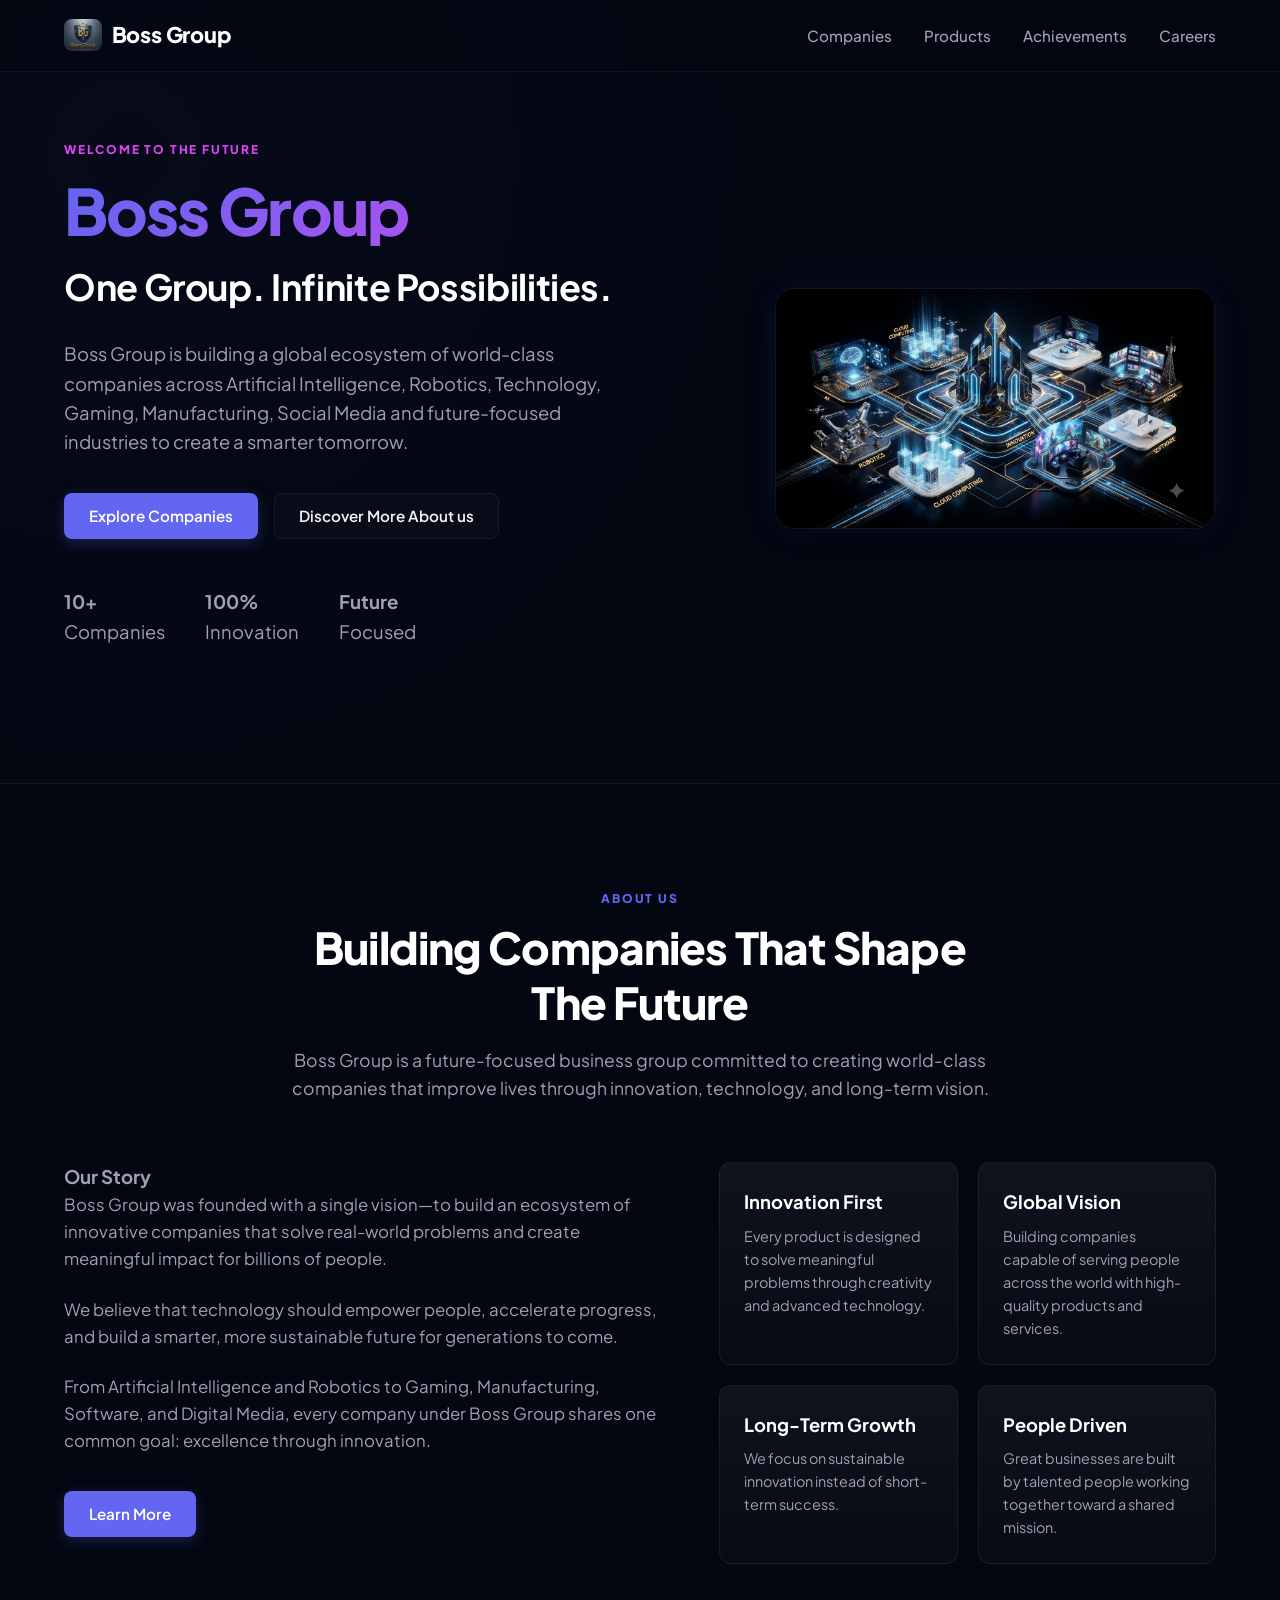
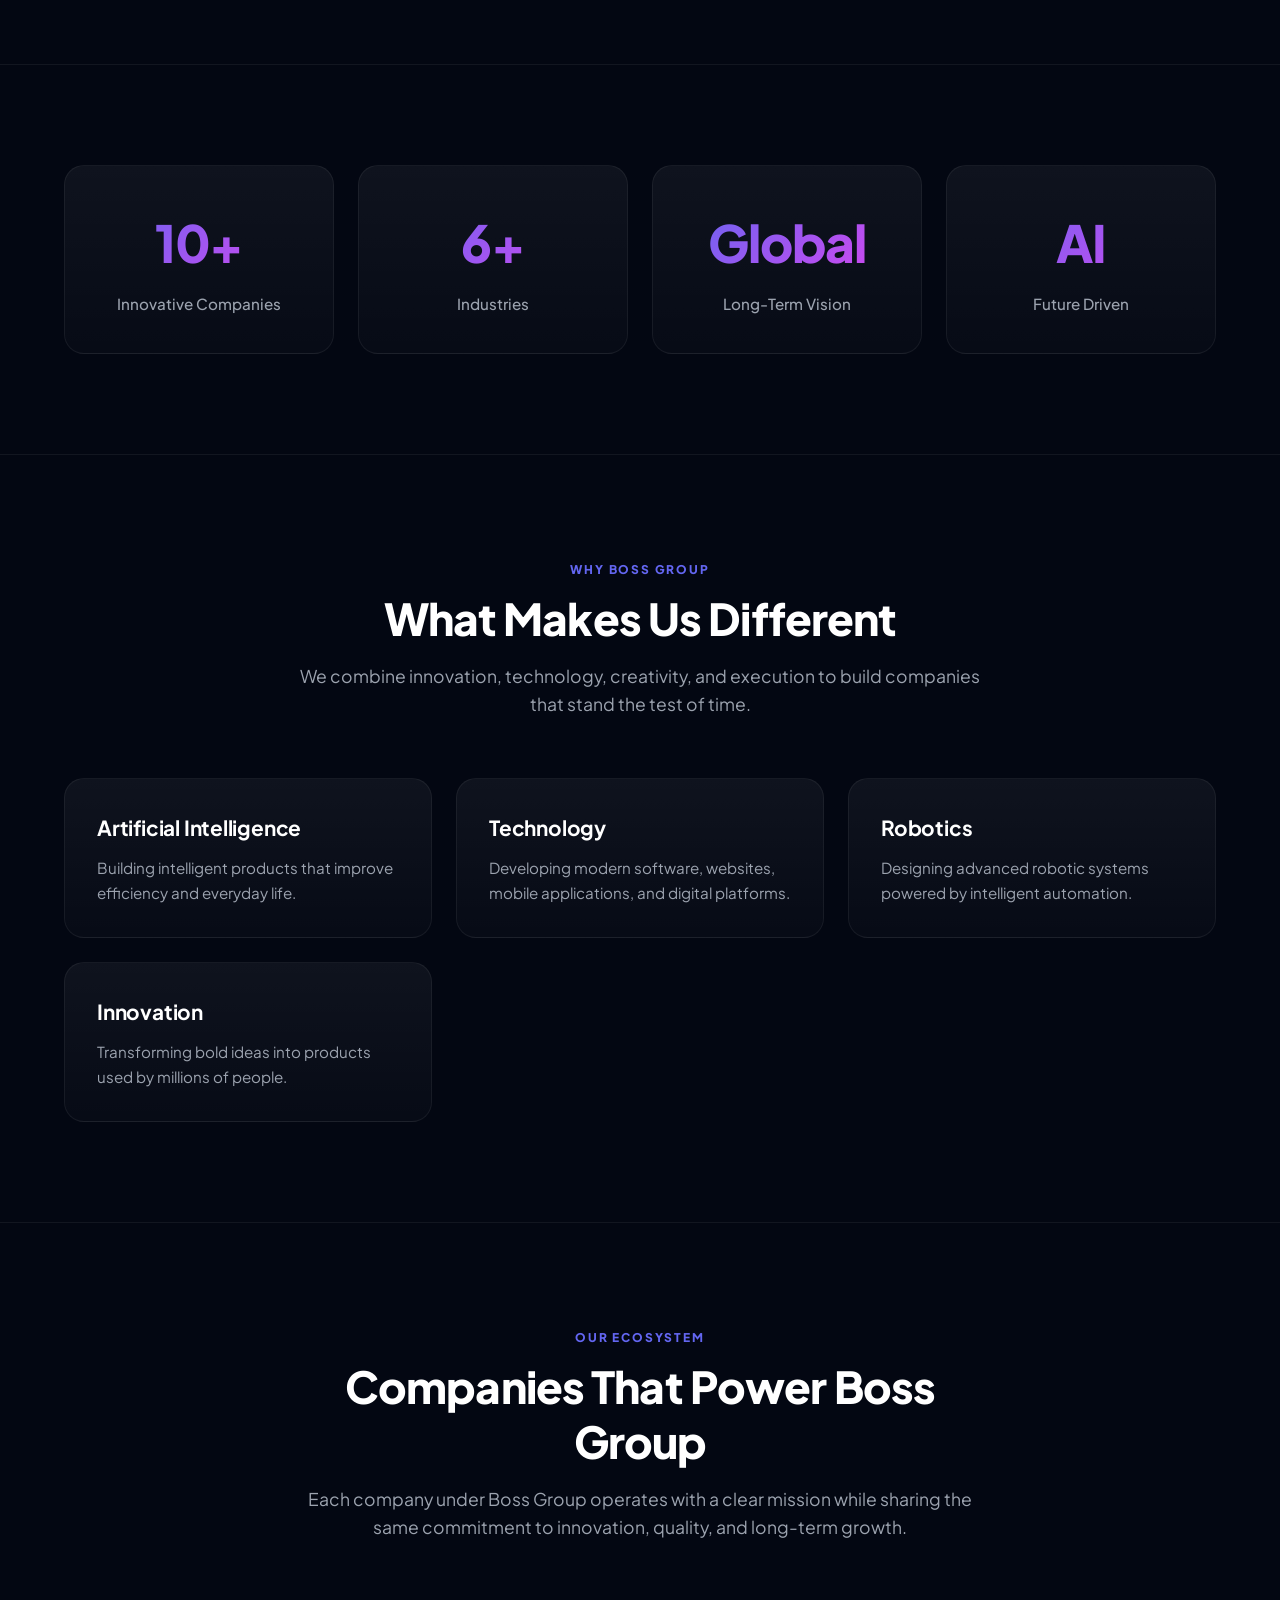
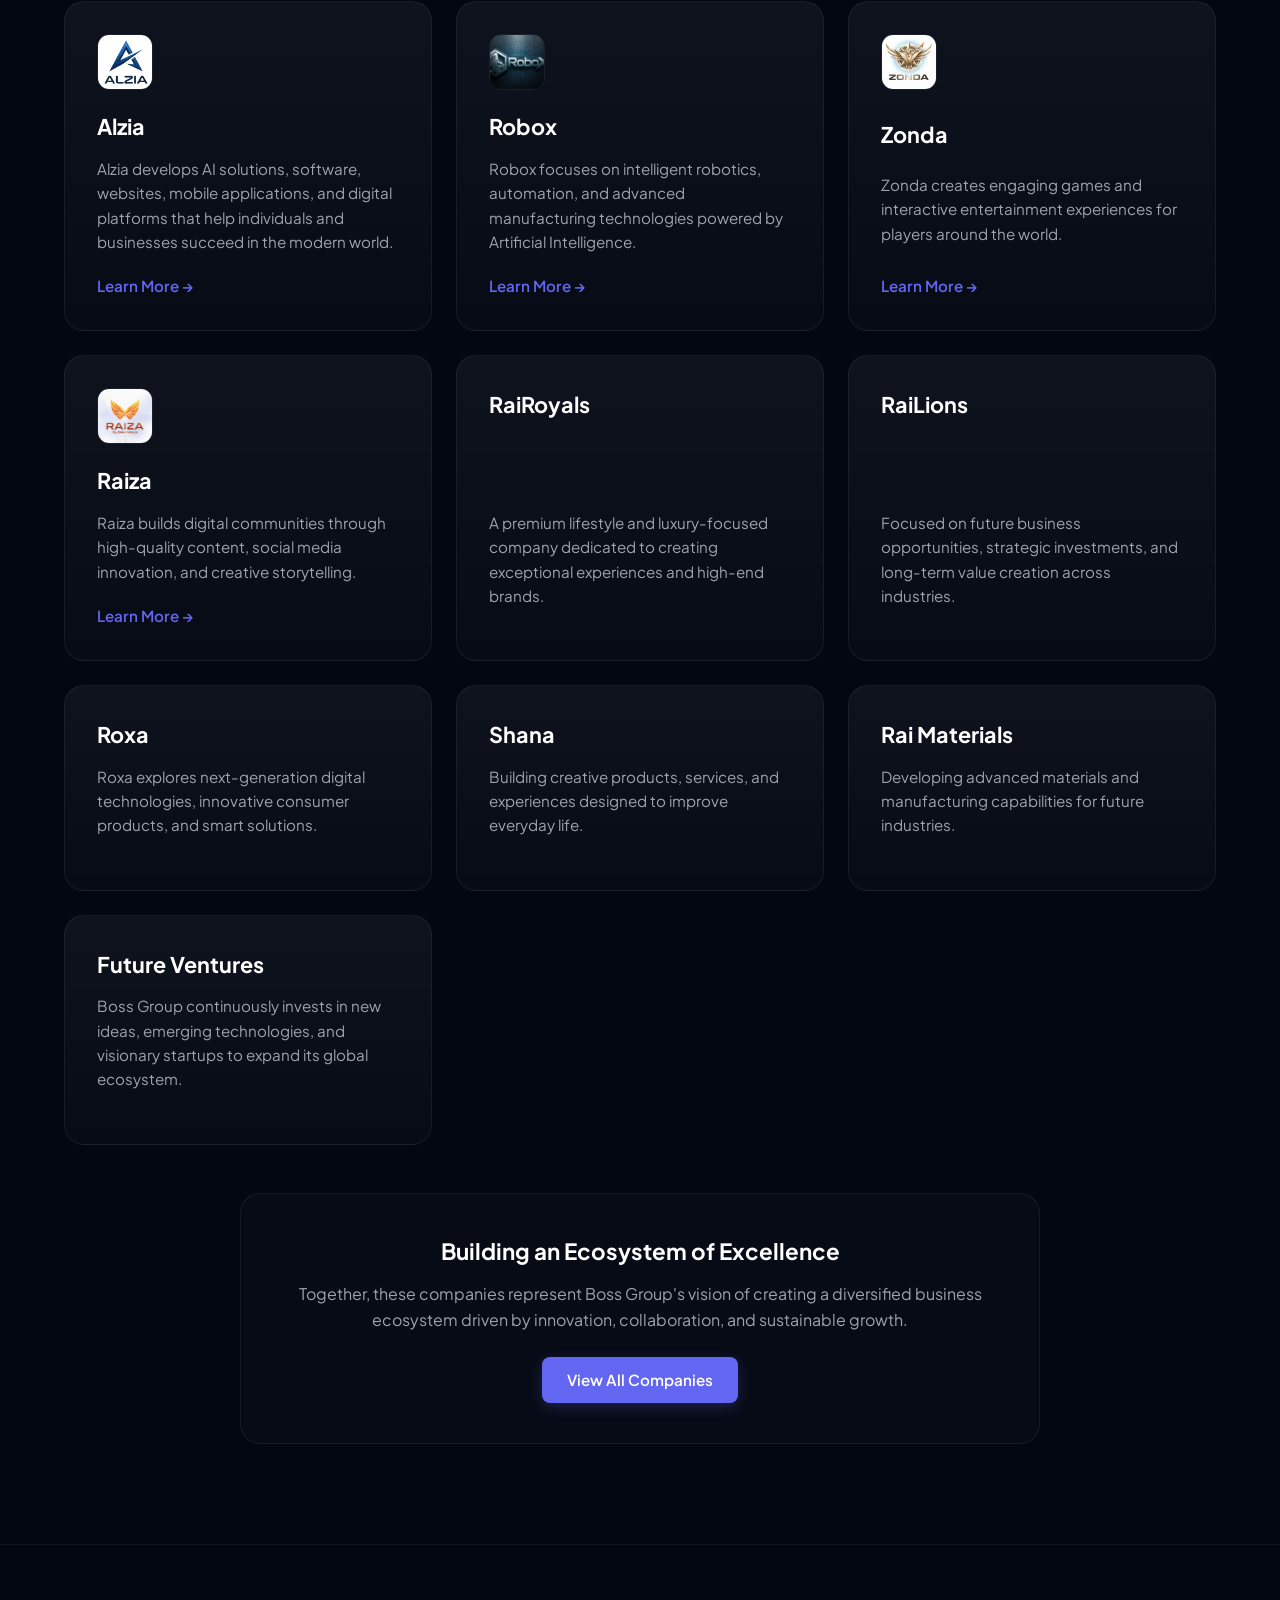
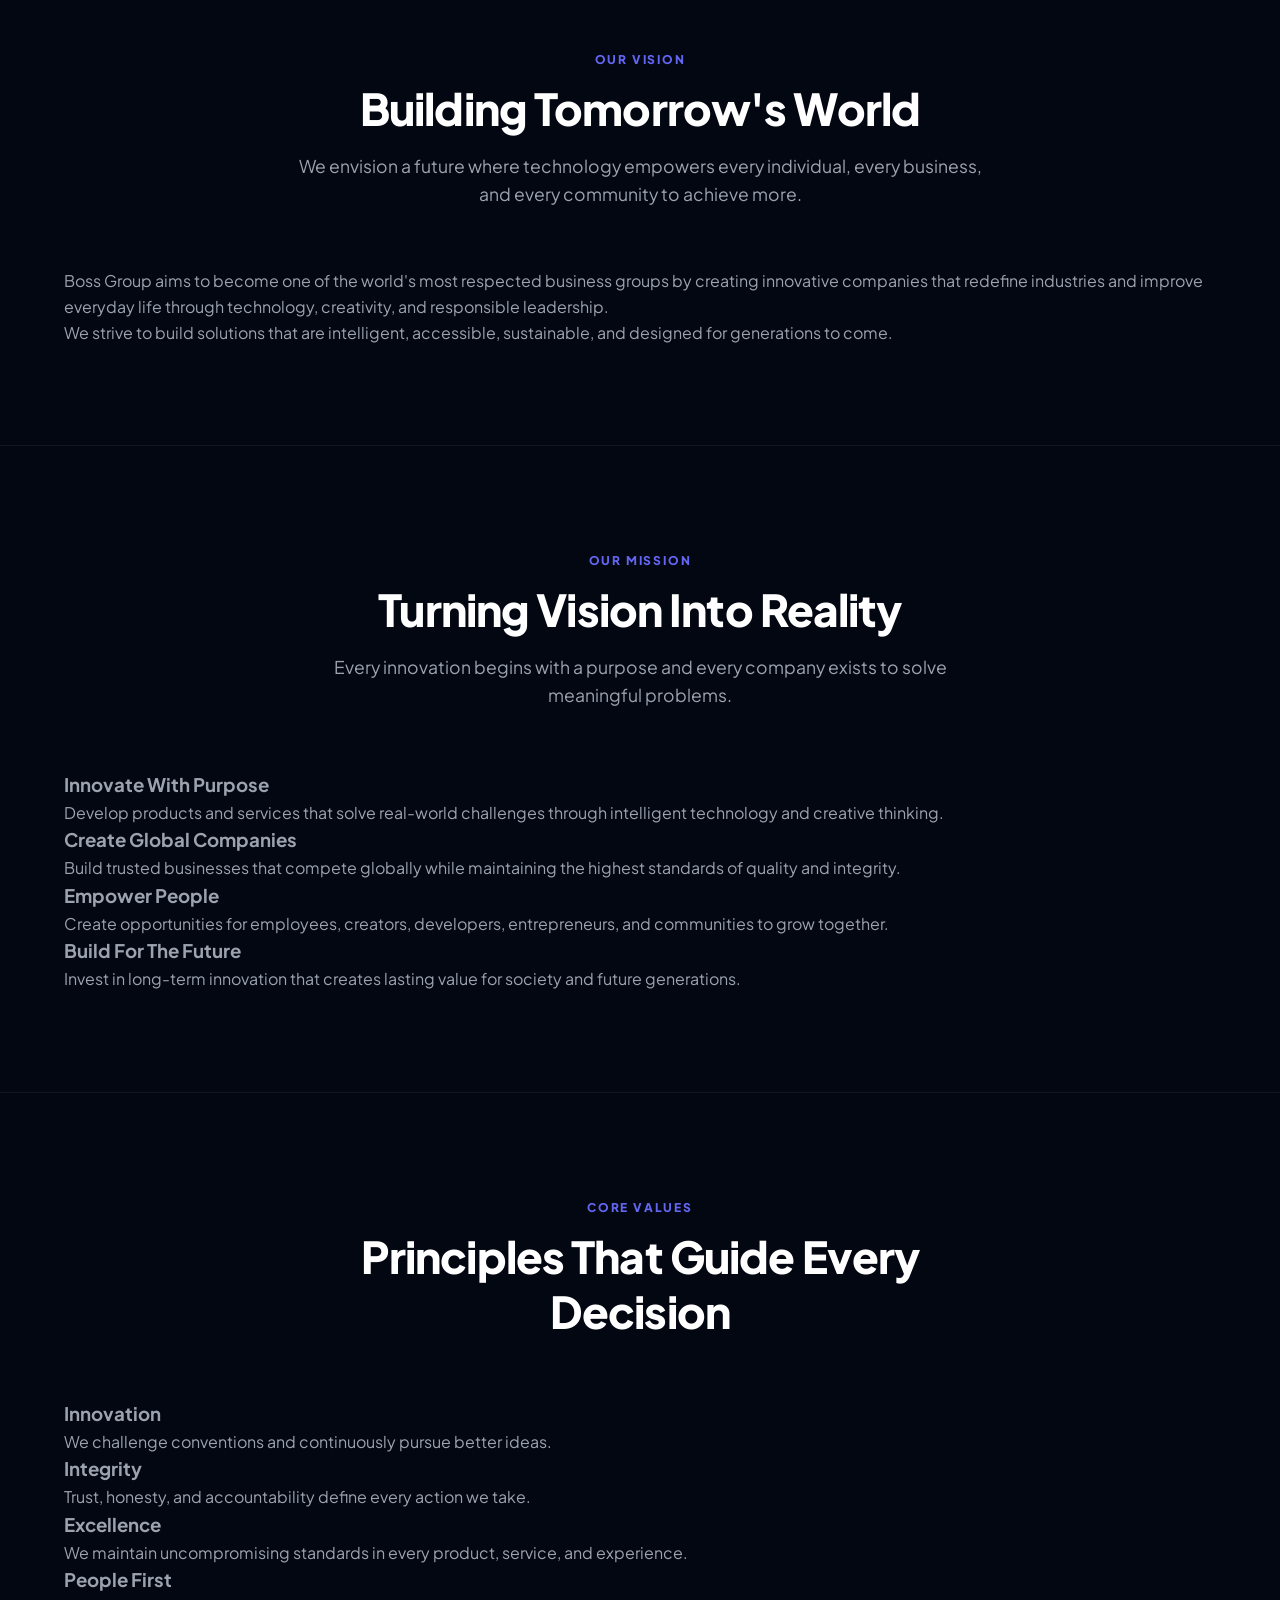
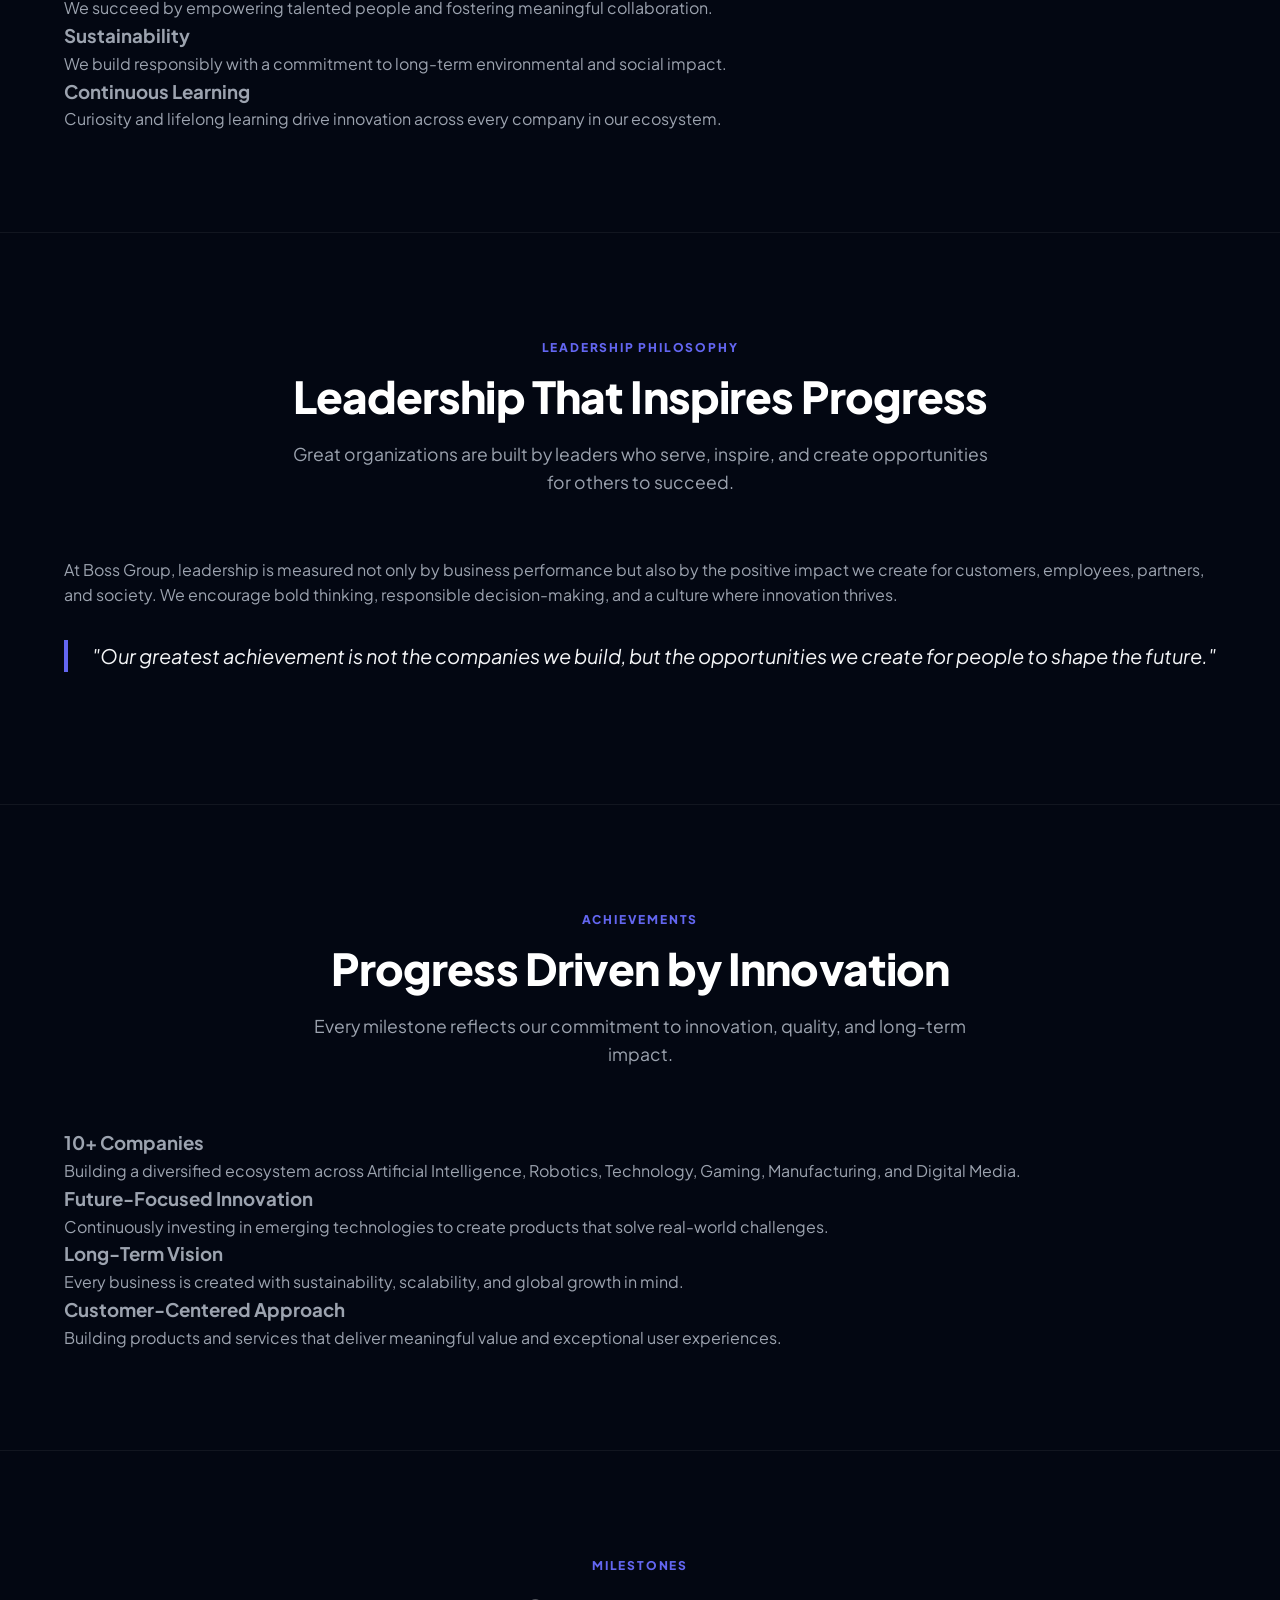
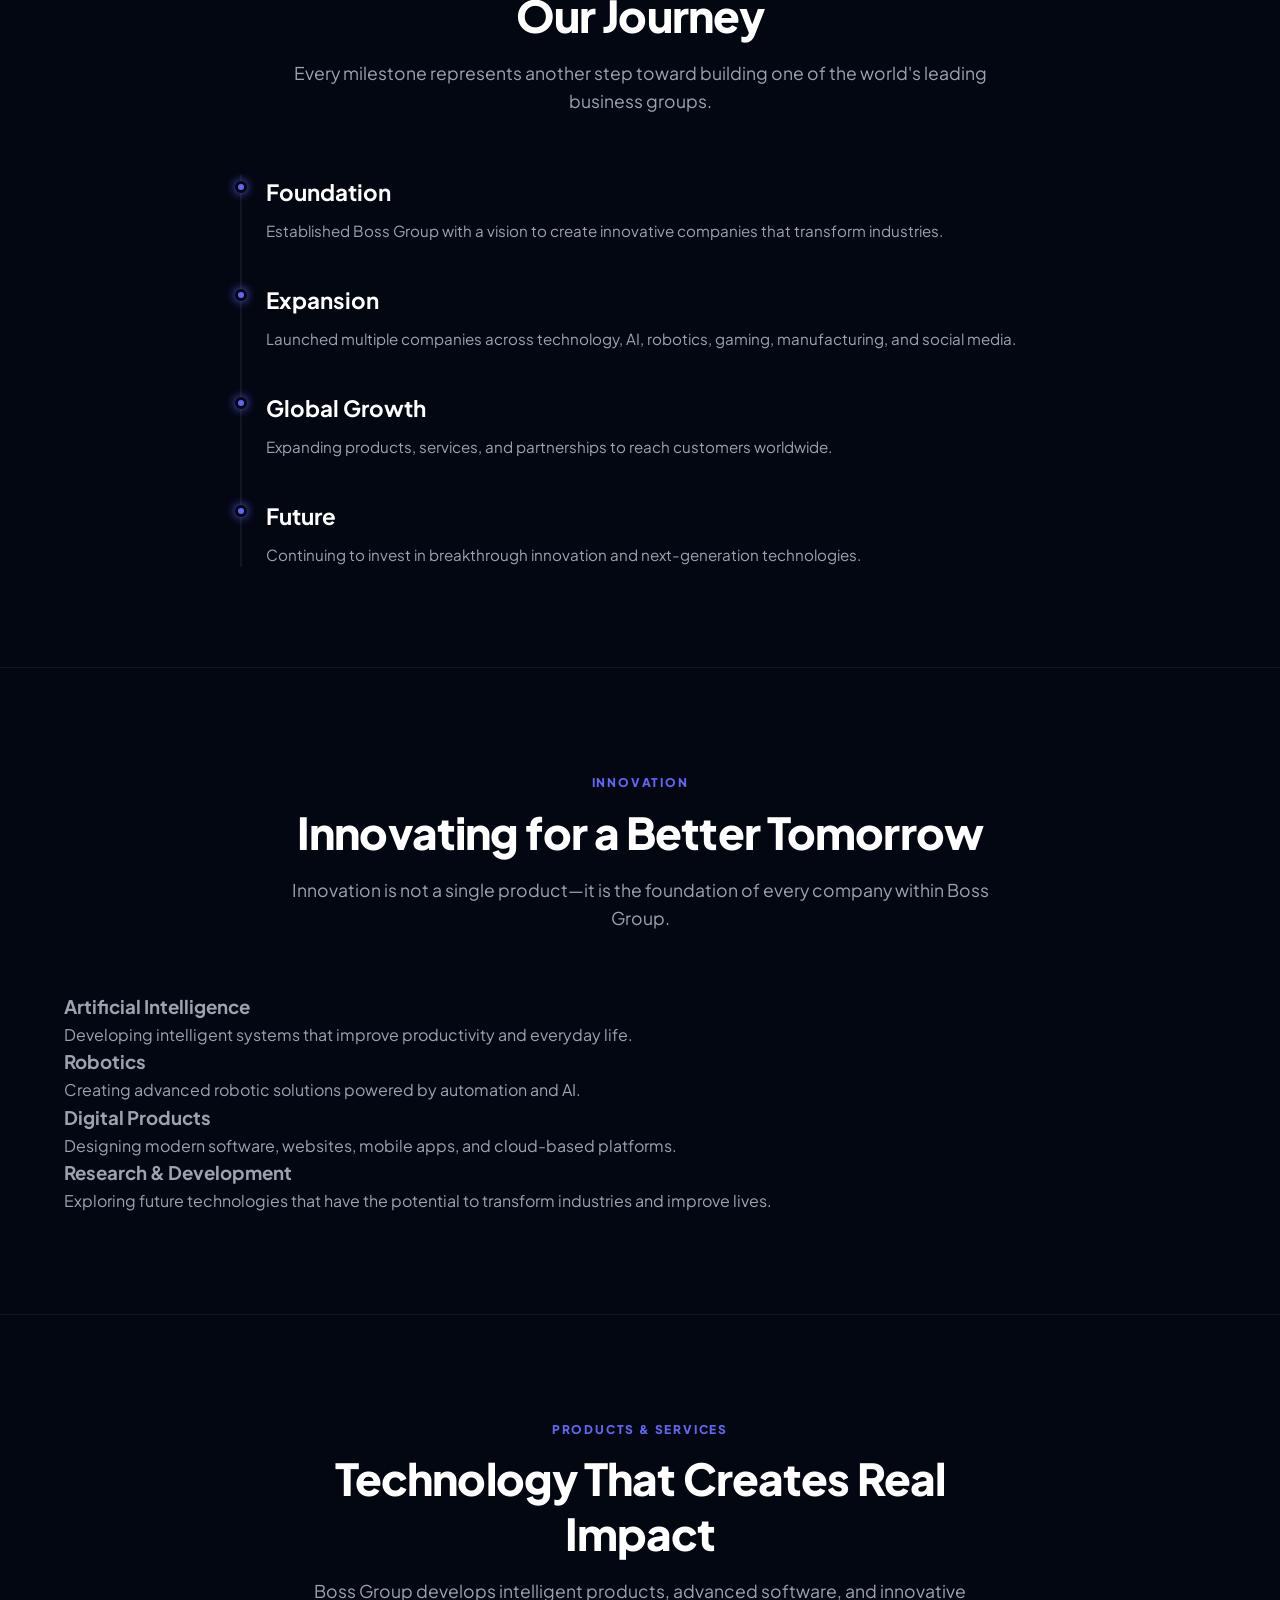
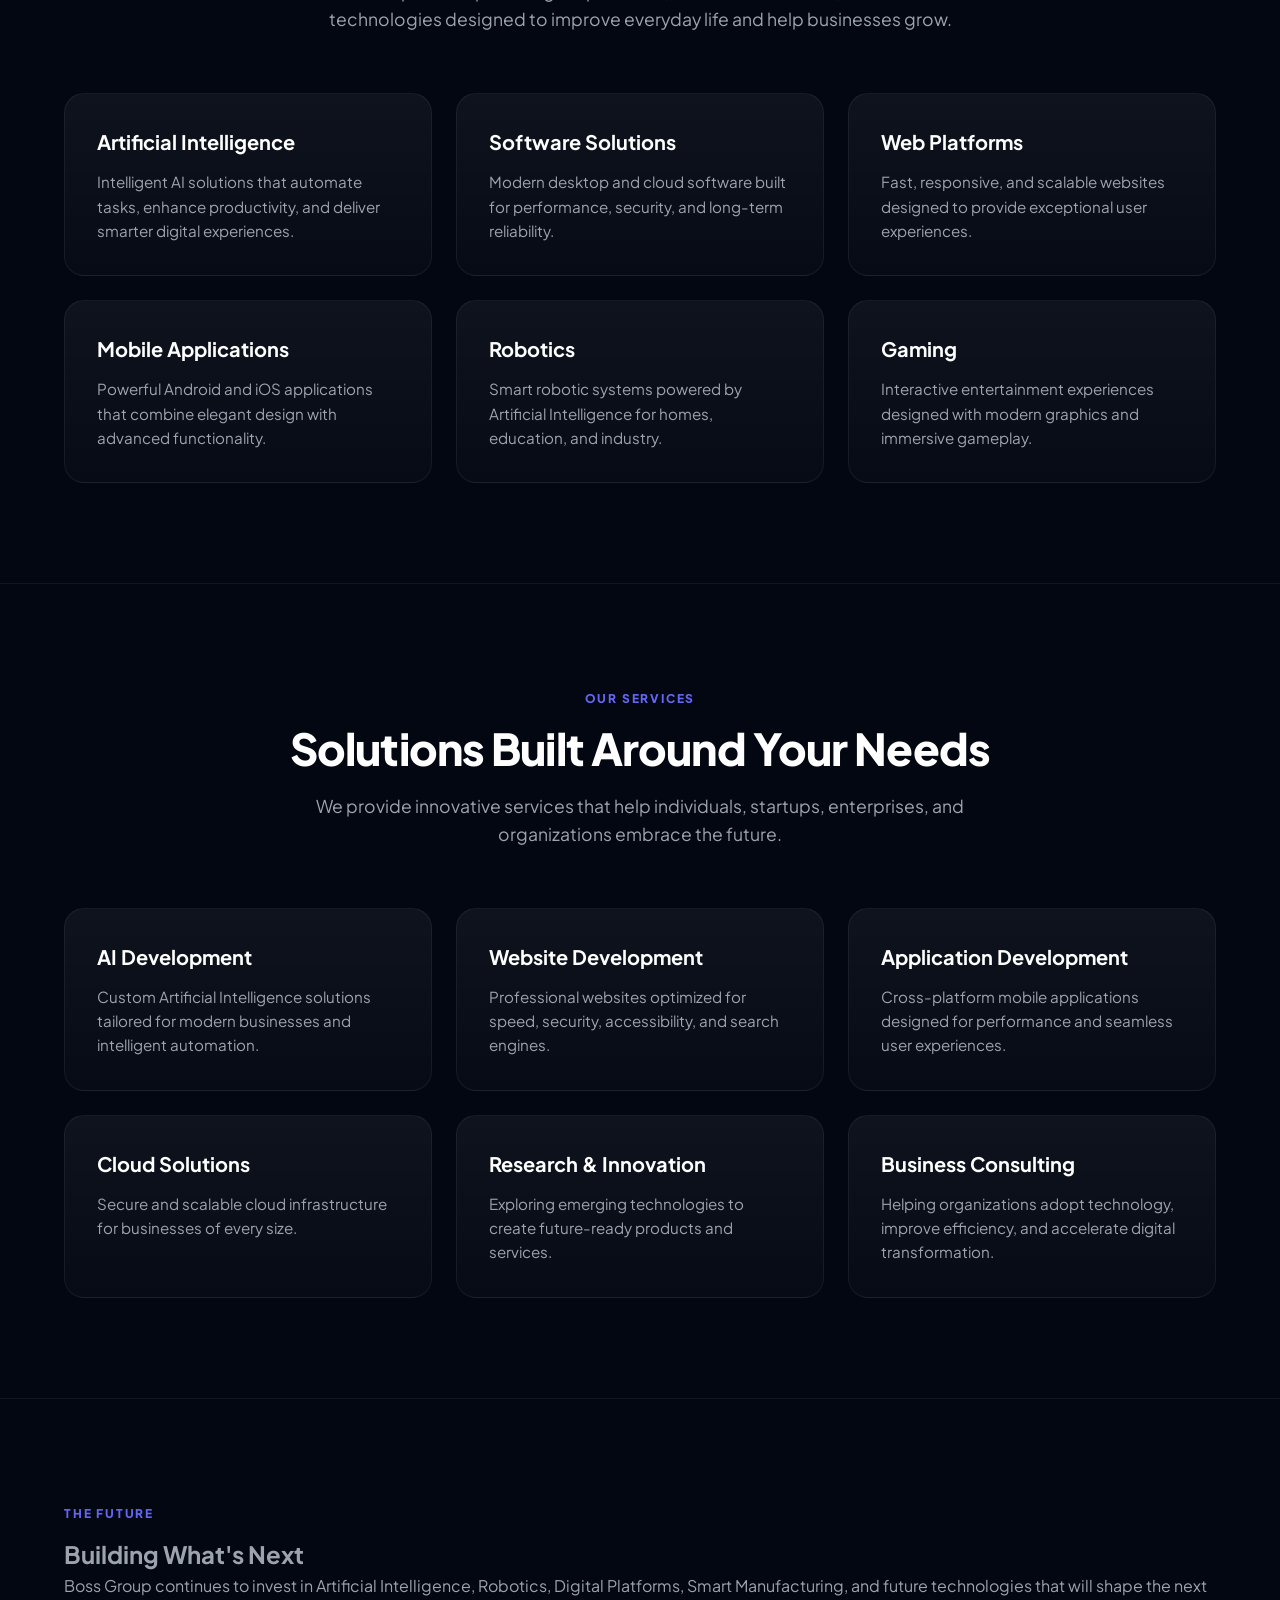
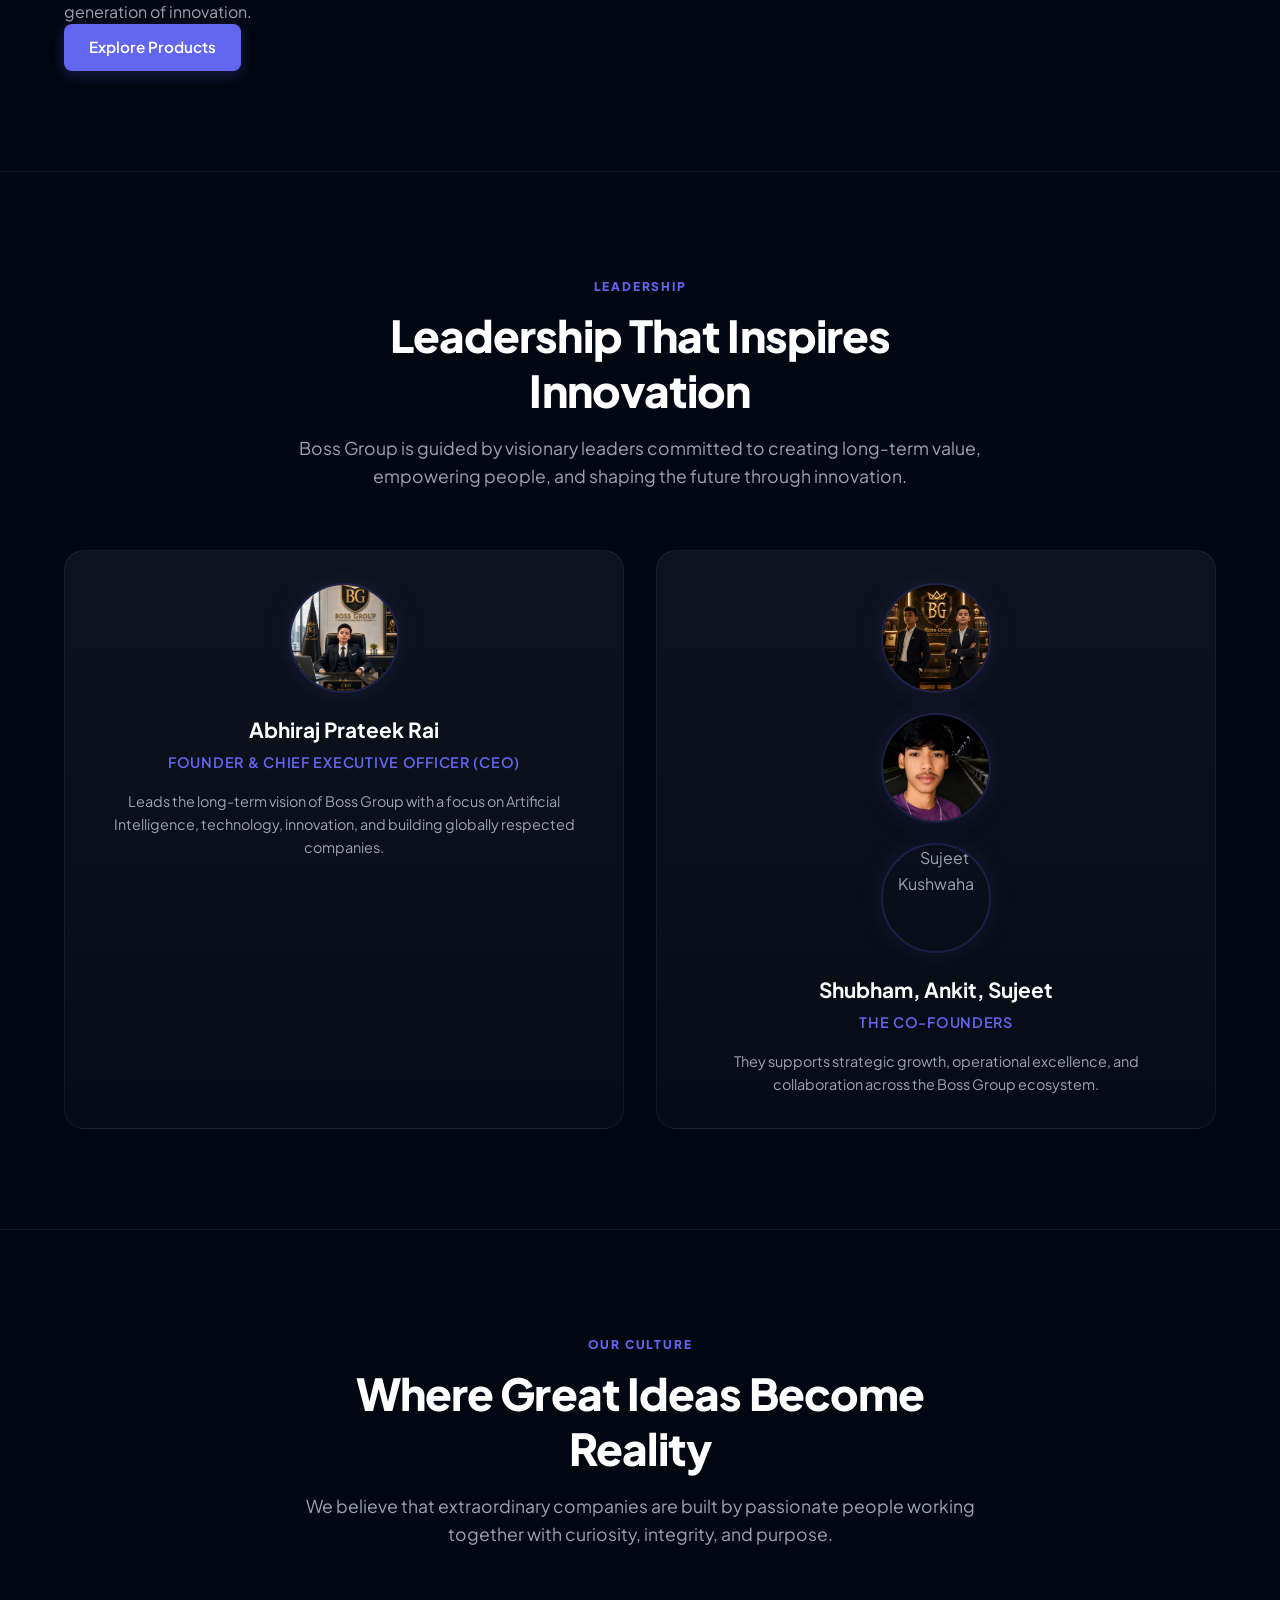
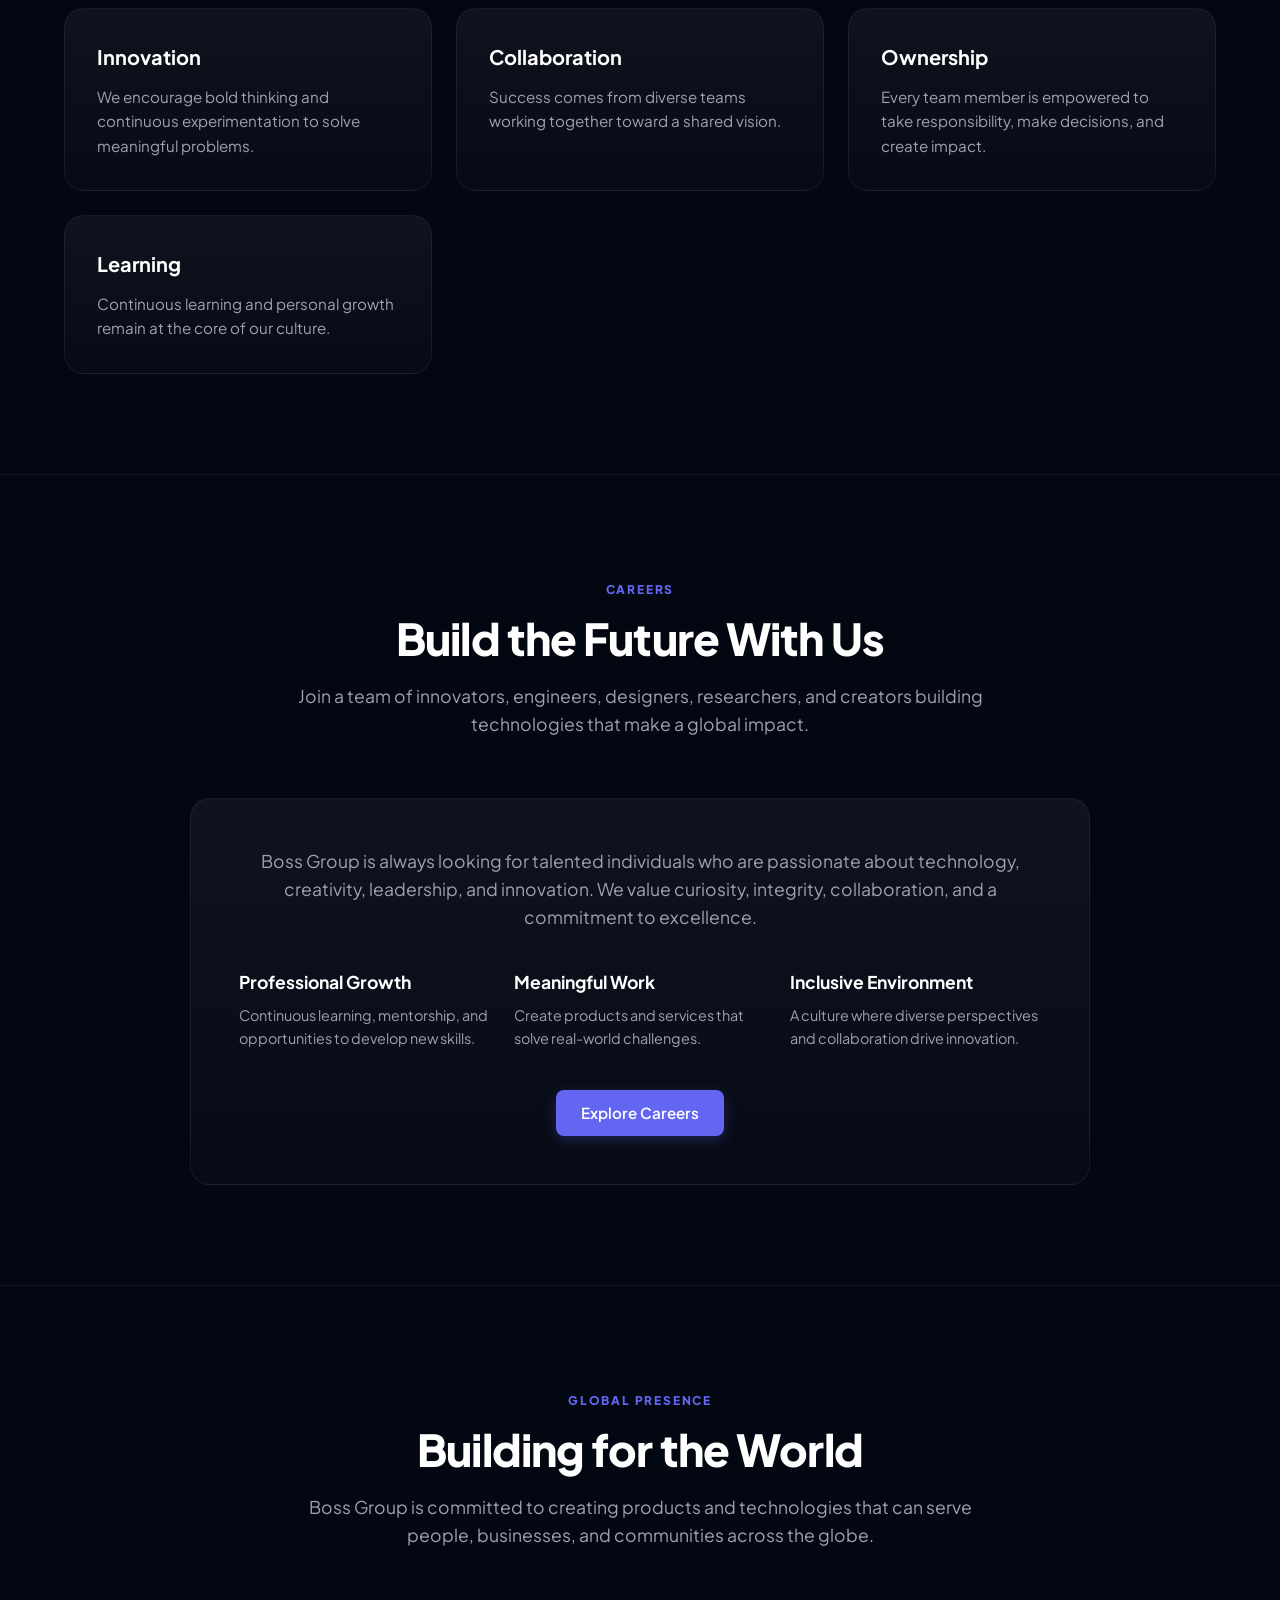
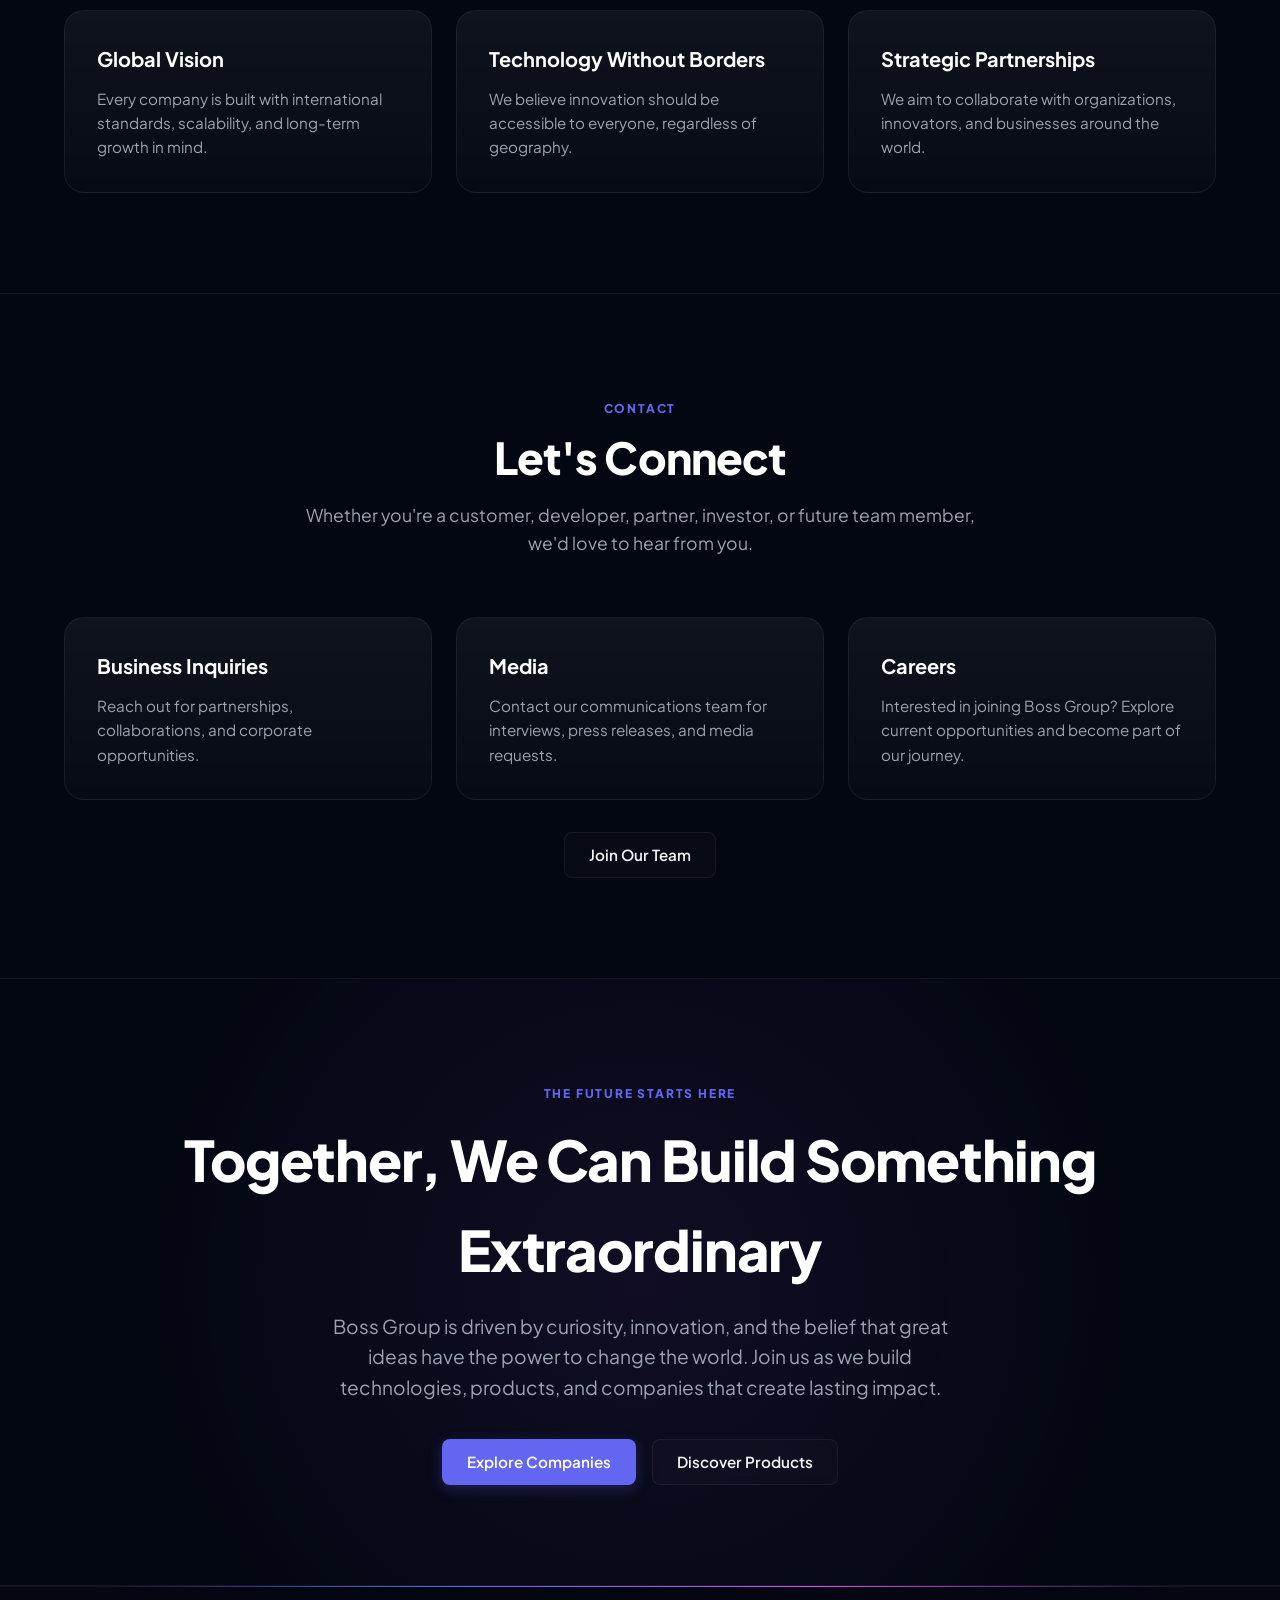
==== commit 6f43b7b8: "Add files via upload" ====
--- a/index.html
+++ b/index.html
@@ -237,10 +237,10 @@
 
 </a>
 
-<a href="about.html"
+<a href="achievements.html"
 class="btn btn-secondary">
 
-Discover More
+Discover More About us 
 
 </a>
 
@@ -1376,37 +1376,25 @@
                 <img src="duo.jpg"
                      alt="Shubham Bhardwaj"
                      loading="lazy">
+                <img src="ankit.jpg"
+                     alt="Ankit Shrivastava"
+                     loading="lazy">
+                <img src="sujeet.jpg"
+                     alt="Sujeet Kushwaha"
+                     loading="lazy">
+
 
                 <h3>
-                    Shubham Bhardwaj
+                  Shubham, Ankit, Sujeet
+                    
                 </h3>
 
                 <h4>
-                    Co-Founder
+                    The Co-Founders
                 </h4>
 
                 <p>
-                    Supports strategic growth, operational excellence, and collaboration across the Boss Group ecosystem.
-                </p>
-
-            </article>
-
-            <article class="leader-card">
-
-                <img src="ankit.jpg"
-                     alt="Shubham Bhardwaj"
-                     loading="lazy">
-
-                <h3>
-                    Ankit Shrivastava 
-                </h3>
-
-                <h4>
-                    Co-Founder
-                </h4>
-
-                <p>
-                    Supports strategic growth, operational excellence, and collaboration across the Boss Group ecosystem.
+                    They supports strategic growth, operational excellence, and collaboration across the Boss Group ecosystem.
                 </p>
 
             </article>
@@ -1829,6 +1817,8 @@
             <div class="footer-bottom-left">
 
                 <p>
+                    Made by - <strong>Abhiraj Prateek Rai </strong>
+                    <br>
                     © 2026 Boss Group. All Rights Reserved.
                 </p>
 
--- a/index.css
+++ b/index.css
@@ -0,0 +1,1049 @@
+@import url('https://fonts.googleapis.com/css2?family=Plus+Jakarta+Sans:wght@300;400;500;600;700;800&display=swap');
+
+:root {
+    --bg-dark: #030712;
+    --bg-surface: #090d16;
+    --bg-card: rgba(255, 255, 255, 0.02);
+    --border-glow: rgba(99, 102, 241, 0.15);
+    --border-subtle: rgba(255, 255, 255, 0.06);
+    --text-pure: #ffffff;
+    --text-lead: #f3f4f6;
+    --text-body: #9ca3af;
+    --text-muted: #6b7280;
+    --primary: #6366f1;
+    --primary-hover: #4f46e5;
+    --accent: #d946ef;
+    --gradient-hero: linear-gradient(135deg, #6366f1 0%, #d946ef 100%);
+    --gradient-card: linear-gradient(180deg, rgba(255, 255, 255, 0.03) 0%, rgba(255, 255, 255, 0) 100%);
+    --transition-smooth: all 0.4s cubic-bezier(0.16, 1, 0.3, 1);
+    --radius-lg: 20px;
+    --radius-md: 12px;
+    --radius-sm: 8px;
+    --font-family: 'Plus Jakarta Sans', sans-serif;
+    --shadow-premium: 0 20px 40px -15px rgba(0, 0, 0, 0.5);
+    --shadow-glow: 0 0 30px rgba(99, 102, 241, 0.1);
+}
+
+*, *::before, *::after {
+    margin: 0;
+    padding: 0;
+    box-sizing: border-box;
+    -webkit-font-smoothing: antialiased;
+    -moz-osx-font-smoothing: grayscale;
+}
+
+html, body {
+    width: 100%;
+    max-width: 100vw;
+    overflow-x: hidden;
+    scroll-behavior: smooth;
+    background-color: var(--bg-dark);
+    color: var(--text-body);
+    font-family: var(--font-family);
+    line-height: 1.6;
+}
+
+::-webkit-scrollbar {
+    width: 10px;
+}
+
+::-webkit-scrollbar-track {
+    background: var(--bg-dark);
+}
+
+::-webkit-scrollbar-thumb {
+    background: #1f2937;
+    border: 2px solid var(--bg-dark);
+    border-radius: 10px;
+}
+
+::-webkit-scrollbar-thumb:hover {
+    background: #374151;
+}
+
+.container {
+    width: 100%;
+    max-width: 1200px;
+    margin-left: auto;
+    margin-right: auto;
+    padding-left: min(6%, 24px);
+    padding-right: min(6%, 24px);
+}
+
+img {
+    max-width: 100%;
+    height: auto;
+    display: block;
+}
+
+section {
+    padding: clamp(60px, 8vw, 100px) 0;
+    position: relative;
+    border-bottom: 1px solid var(--border-subtle);
+}
+
+.section-heading {
+    text-align: center;
+    margin-bottom: clamp(40px, 6vw, 60px);
+    max-width: 700px;
+    margin-left: auto;
+    margin-right: auto;
+}
+
+.section-tag {
+    display: inline-block;
+    font-size: 0.75rem;
+    font-weight: 800;
+    letter-spacing: 0.15em;
+    text-transform: uppercase;
+    color: var(--primary);
+    margin-bottom: 12px;
+}
+
+.section-heading h2 {
+    font-size: clamp(2rem, 4vw, 2.75rem);
+    font-weight: 800;
+    line-height: 1.25;
+    color: var(--text-pure);
+    margin-bottom: 16px;
+    letter-spacing: -0.02em;
+}
+
+.section-subtitle {
+    color: var(--text-body);
+    font-size: clamp(0.95rem, 2vw, 1.1rem);
+}
+
+blockquote {
+    font-style: italic;
+    font-size: 1.25rem;
+    border-left: 4px solid var(--primary);
+    padding-left: 24px;
+    margin: 32px 0;
+    color: var(--text-lead);
+}
+header {
+    position: fixed;
+    top: 0;
+    left: 0;
+    width: 100%;
+    z-index: 1000;
+    background: rgba(3, 7, 18, 0.75);
+    backdrop-filter: blur(20px);
+    -webkit-backdrop-filter: blur(20px);
+    border-bottom: 1px solid var(--border-subtle);
+    height: 72px;
+    display: flex;
+    align-items: center;
+    transition: var(--transition-smooth);
+}
+
+header .container {
+    display: flex;
+    justify-content: space-between;
+    align-items: center;
+    width: 100%;
+}
+
+.logo {
+    display: flex;
+    align-items: center;
+    gap: 10px;
+    text-decoration: none;
+    color: var(--text-pure);
+    font-weight: 800;
+    font-size: clamp(1.1rem, 2vw, 1.35rem);
+    letter-spacing: -0.01em;
+}
+
+.logo img {
+    height: 32px;
+    width: auto;
+    border-radius: var(--radius-sm);
+}
+
+.nav-links {
+    display: flex;
+    align-items: center;
+    list-style: none;
+    gap: 32px;
+}
+
+.nav-links a {
+    text-decoration: none;
+    color: var(--text-body);
+    font-weight: 500;
+    font-size: 0.95rem;
+    position: relative;
+    transition: var(--transition-smooth);
+    padding: 6px 0;
+}
+
+.nav-links a:hover {
+    color: var(--text-pure);
+}
+
+.nav-links a::after {
+    content: '';
+    position: absolute;
+    bottom: 0;
+    left: 0;
+    width: 0;
+    height: 2px;
+    background: var(--gradient-hero);
+    transition: var(--transition-smooth);
+    border-radius: 2px;
+}
+
+.nav-links a:hover::after {
+    width: 100%;
+}
+
+.menu-btn {
+    display: none;
+    background: none;
+    border: none;
+    color: var(--text-pure);
+    font-size: 1.5rem;
+    cursor: pointer;
+    padding: 4px;
+    transition: var(--transition-smooth);
+}
+
+.btn {
+    display: inline-flex;
+    align-items: center;
+    justify-content: center;
+    padding: 10px 24px;
+    border-radius: var(--radius-sm);
+    font-weight: 600;
+    font-size: 0.95rem;
+    text-decoration: none;
+    transition: var(--transition-smooth);
+    cursor: pointer;
+    white-space: nowrap;
+}
+
+.btn-primary {
+    background: var(--primary);
+    color: var(--text-pure);
+    border: 1px solid transparent;
+    box-shadow: 0 4px 14px rgba(99, 102, 241, 0.25);
+}
+
+.btn-primary:hover {
+    background: var(--primary-hover);
+    box-shadow: 0 6px 20px rgba(99, 102, 241, 0.4);
+    transform: translateY(-1px);
+}
+
+.btn-secondary {
+    background: var(--bg-card);
+    color: var(--text-lead);
+    border: 1px solid var(--border-subtle);
+    backdrop-filter: blur(4px);
+}
+
+.btn-secondary:hover {
+    background: rgba(255, 255, 255, 0.05);
+    border-color: rgba(255, 255, 255, 0.15);
+    color: var(--text-pure);
+    transform: translateY(-1px);
+}
+#hero {
+    padding-top: clamp(120px, 15vh, 160px);
+    padding-bottom: clamp(60px, 8vw, 100px);
+    background: radial-gradient(circle at 10% 20%, rgba(99, 102, 241, 0.03) 0%, transparent 50%);
+    overflow: hidden;
+}
+
+.hero-container {
+    display: grid;
+    grid-template-columns: 1.2fr 0.8fr;
+    gap: clamp(32px, 5vw, 48px);
+    align-items: center;
+}
+
+.hero-tag {
+    display: inline-block;
+    font-size: 0.75rem;
+    font-weight: 800;
+    letter-spacing: 0.15em;
+    text-transform: uppercase;
+    color: var(--accent);
+    margin-bottom: 16px;
+}
+
+.hero-content h1 {
+    font-size: clamp(2.5rem, 5vw, 4.25rem);
+    font-weight: 900;
+    letter-spacing: -0.03em;
+    line-height: 1.1;
+    margin-bottom: 12px;
+    background: var(--gradient-hero);
+    -webkit-background-clip: text;
+    -webkit-text-fill-color: transparent;
+}
+
+.hero-content h2 {
+    font-size: clamp(1.5rem, 3vw, 2.25rem);
+    font-weight: 700;
+    color: var(--text-pure);
+    margin-bottom: 24px;
+    letter-spacing: -0.01em;
+}
+
+.hero-content p {
+    color: var(--text-body);
+    font-size: clamp(1rem, 2vw, 1.15rem);
+    margin-bottom: 36px;
+    max-width: 540px;
+}
+
+.hero-buttons {
+    display: flex;
+    flex-wrap: wrap;
+    gap: 16px;
+    margin-bottom: 48px;
+}
+
+.hero-stats {
+    display: flex;
+    flex-wrap: wrap;
+    gap: clamp(24px, 4vw, 40px);
+}
+
+.hero-stat-item h3 {
+    font-size: clamp(1.75rem, 3vw, 2.25rem);
+    font-weight: 800;
+    color: var(--text-pure);
+    line-height: 1.2;
+}
+
+.hero-stat-item p {
+    font-size: 0.85rem;
+    color: var(--text-muted);
+    text-transform: uppercase;
+    letter-spacing: 0.05em;
+}
+
+.hero-image {
+    position: relative;
+    display: flex;
+    justify-content: center;
+    align-items: center;
+    width: 100%;
+}
+
+.hero-image img {
+    width: 100%;
+    max-width: 440px;
+    height: auto;
+    border-radius: var(--radius-lg);
+    box-shadow: var(--shadow-premium), var(--shadow-glow);
+    border: 1px solid var(--border-subtle);
+    animation: floatAnimation 6s ease-in-out infinite;
+}
+
+@keyframes floatAnimation {
+    0%, 100% { transform: translateY(0); }
+    50% { transform: translateY(-10px); }
+}
+
+.about-grid {
+    display: grid;
+    grid-template-columns: 1.1fr 0.9fr;
+    gap: clamp(32px, 5vw, 48px);
+    align-items: start;
+}
+
+.about-text p {
+    color: var(--text-body);
+    font-size: 1.05rem;
+    margin-bottom: 24px;
+}
+
+.about-text .btn {
+    margin-top: 12px;
+}
+
+.about-highlights {
+    display: grid;
+    grid-template-columns: repeat(auto-fit, minmax(min(100%, 200px), 1fr));
+    gap: 20px;
+}
+
+.highlight-card {
+    background: var(--bg-card);
+    background-image: var(--gradient-card);
+    border: 1px solid var(--border-subtle);
+    padding: 24px;
+    border-radius: var(--radius-md);
+    transition: var(--transition-smooth);
+}
+
+.highlight-card:hover {
+    border-color: rgba(217, 70, 239, 0.3);
+    box-shadow: var(--shadow-glow);
+    transform: translateY(-4px);
+}
+
+.highlight-card h3 {
+    font-size: 1.15rem;
+    color: var(--text-pure);
+    margin-bottom: 8px;
+}
+
+.highlight-card p {
+    font-size: 0.9rem;
+    color: var(--text-body);
+}
+
+.stats-grid {
+    display: grid;
+    grid-template-columns: repeat(auto-fit, minmax(min(100%, 220px), 1fr));
+    gap: 24px;
+}
+
+.stat-card {
+    background: var(--bg-card);
+    background-image: var(--gradient-card);
+    border: 1px solid var(--border-subtle);
+    padding: 36px 24px;
+    border-radius: var(--radius-lg);
+    text-align: center;
+    transition: var(--transition-smooth);
+}
+
+.stat-card:hover {
+    border-color: var(--border-glow);
+    transform: translateY(-2px);
+}
+
+.stat-card h2 {
+    font-size: clamp(2.5rem, 4vw, 3.25rem);
+    font-weight: 800;
+    margin-bottom: 8px;
+    background: var(--gradient-hero);
+    -webkit-background-clip: text;
+    -webkit-text-fill-color: transparent;
+    letter-spacing: -0.02em;
+}
+
+.stat-card p {
+    color: var(--text-body);
+    font-size: 0.95rem;
+    font-weight: 500;
+}
+.features-grid {
+    display: grid;
+    grid-template-columns: repeat(auto-fit, minmax(min(100%, 280px), 1fr));
+    gap: 24px;
+}
+
+.feature-card {
+    background: var(--bg-card);
+    background-image: var(--gradient-card);
+    border: 1px solid var(--border-subtle);
+    padding: 32px;
+    border-radius: var(--radius-lg);
+    transition: var(--transition-smooth);
+}
+
+.feature-card:hover {
+    border-color: var(--border-glow);
+    transform: translateY(-4px);
+    box-shadow: var(--shadow-glow);
+}
+
+.feature-card h3 {
+    font-size: 1.3rem;
+    color: var(--text-pure);
+    margin-bottom: 12px;
+    letter-spacing: -0.01em;
+}
+
+.feature-card p {
+    color: var(--text-body);
+    font-size: 0.95rem;
+}
+
+.companies-grid {
+    display: grid;
+    grid-template-columns: repeat(auto-fit, minmax(min(100%, 280px), 1fr));
+    gap: 24px;
+    margin-bottom: 48px;
+}
+
+.company-card {
+    background: var(--bg-card);
+    background-image: var(--gradient-card);
+    border: 1px solid var(--border-subtle);
+    border-radius: var(--radius-lg);
+    padding: 32px;
+    transition: var(--transition-smooth);
+    display: flex;
+    flex-direction: column;
+    justify-content: space-between;
+}
+
+.company-card:hover {
+    border-color: rgba(217, 70, 239, 0.2);
+    background: rgba(255, 255, 255, 0.03);
+    transform: translateY(-4px);
+    box-shadow: var(--shadow-glow);
+}
+
+.company-card img {
+    width: 56px;
+    height: 56px;
+    object-fit: cover;
+    border-radius: var(--radius-md);
+    margin-bottom: 20px;
+    border: 1px solid var(--border-subtle);
+}
+
+.company-card h3 {
+    font-size: 1.35rem;
+    color: var(--text-pure);
+    margin-bottom: 12px;
+}
+
+.company-card p {
+    color: var(--text-body);
+    font-size: 0.95rem;
+    margin-bottom: 20px;
+}
+
+.company-link {
+    color: var(--primary);
+    text-decoration: none;
+    font-weight: 600;
+    font-size: 0.95rem;
+    display: inline-flex;
+    align-items: center;
+    transition: var(--transition-smooth);
+}
+
+.company-link:hover {
+    color: var(--accent);
+    transform: translateX(4px);
+}
+
+.companies-footer {
+    text-align: center;
+    background: var(--bg-card);
+    border: 1px solid var(--border-subtle);
+    padding: 40px min(6%, 32px);
+    border-radius: var(--radius-lg);
+    max-width: 800px;
+    margin: 40px auto 0 auto;
+}
+
+.companies-footer h3 {
+    color: var(--text-pure);
+    margin-bottom: 12px;
+    font-size: 1.4rem;
+}
+
+.companies-footer p {
+    color: var(--text-body);
+    margin-bottom: 24px;
+}
+
+.timeline {
+    position: relative;
+    max-width: 800px;
+    margin: 0 auto;
+    padding-left: 24px;
+    border-left: 2px solid var(--border-subtle);
+}
+
+.timeline-item {
+    position: relative;
+    margin-bottom: 40px;
+}
+
+.timeline-item:last-child {
+    margin-bottom: 0;
+}
+
+.timeline-item::before {
+    content: '';
+    position: absolute;
+    left: -31px;
+    top: 6px;
+    width: 12px;
+    height: 12px;
+    border-radius: 50%;
+    background: var(--primary);
+    border: 3px solid var(--bg-dark);
+    box-shadow: 0 0 10px var(--primary);
+}
+
+.timeline-item h3 {
+    font-size: 1.4rem;
+    color: var(--text-pure);
+    margin-bottom: 8px;
+}
+
+.timeline-item p {
+    color: var(--text-body);
+    font-size: 0.95rem;
+}
+
+.leaders-grid {
+    display: grid;
+    grid-template-columns: repeat(auto-fit, minmax(min(100%, 280px), 1fr));
+    gap: 32px;
+}
+
+.leader-card {
+    background: var(--bg-card);
+    background-image: var(--gradient-card);
+    border: 1px solid var(--border-subtle);
+    border-radius: var(--radius-lg);
+    padding: 32px;
+    text-align: center;
+    transition: var(--transition-smooth);
+}
+
+.leader-card:hover {
+    border-color: var(--border-glow);
+    transform: translateY(-4px);
+    box-shadow: var(--shadow-glow);
+}
+
+.leader-card img {
+    width: 110px;
+    height: 110px;
+    border-radius: 50%;
+    object-fit: cover;
+    margin-left: auto;
+    margin-right: auto;
+    margin-bottom: 20px;
+    border: 2px solid rgba(99, 102, 241, 0.2);
+    box-shadow: var(--shadow-glow);
+}
+
+.leader-card h3 {
+    font-size: 1.3rem;
+    color: var(--text-pure);
+    margin-bottom: 4px;
+}
+
+.leader-card h4 {
+    font-size: 0.9rem;
+    color: var(--primary);
+    font-weight: 600;
+    margin-bottom: 16px;
+    text-transform: uppercase;
+    letter-spacing: 0.05em;
+}
+
+.leader-card p {
+    color: var(--text-body);
+    font-size: 0.9rem;
+}
+
+.products-grid, .services-grid, .culture-grid, .presence-grid, .contact-grid {
+    display: grid;
+    grid-template-columns: repeat(auto-fit, minmax(min(100%, 280px), 1fr));
+    gap: 24px;
+}
+
+.product-card, .service-card, .culture-card, .presence-card, .contact-card {
+    background: var(--bg-card);
+    background-image: var(--gradient-card);
+    border: 1px solid var(--border-subtle);
+    border-radius: var(--radius-lg);
+    padding: 32px;
+    transition: var(--transition-smooth);
+}
+
+.product-card:hover, .service-card:hover, .culture-card:hover, .presence-card:hover, .contact-card:hover {
+    border-color: var(--border-glow);
+    transform: translateY(-4px);
+    box-shadow: var(--shadow-glow);
+}
+
+.product-card h3, .service-card h3, .culture-card h3, .presence-card h3, .contact-card h3 {
+    font-size: 1.25rem;
+    color: var(--text-pure);
+    margin-bottom: 12px;
+}
+
+.product-card p, .service-card p, .culture-card p, .presence-card p, .contact-card p {
+    color: var(--text-body);
+    font-size: 0.95rem;
+}
+
+.careers-content {
+    background: var(--bg-card);
+    background-image: var(--gradient-card);
+    border: 1px solid var(--border-subtle);
+    border-radius: var(--radius-lg);
+    padding: clamp(32px, 5vw, 48px);
+    max-width: 900px;
+    margin: 0 auto;
+    text-align: center;
+}
+
+.careers-content > p {
+    font-size: 1.1rem;
+    color: var(--text-body);
+    margin-bottom: 36px;
+}
+
+.career-highlights {
+    display: grid;
+    grid-template-columns: repeat(auto-fit, minmax(min(100%, 240px), 1fr));
+    gap: 24px;
+    margin-bottom: 40px;
+    text-align: left;
+}
+
+.career-item h3 {
+    font-size: 1.1rem;
+    color: var(--text-pure);
+    margin-bottom: 8px;
+}
+
+.career-item p {
+    font-size: 0.9rem;
+    color: var(--text-body);
+}
+
+#contact-preview .btn-secondary {
+    display: block;
+    width: max-content;
+    margin: 32px auto 0 auto;
+}
+
+#cta {
+    background: radial-gradient(circle at center, rgba(168, 85, 247, 0.08) 0%, transparent 70%);
+    text-align: center;
+    padding: clamp(60px, 10vw, 100px) 0;
+}
+
+.cta-content h2 {
+    font-size: clamp(2.25rem, 5vw, 3.5rem);
+    font-weight: 800;
+    color: var(--text-pure);
+    margin-bottom: 16px;
+    letter-spacing: -0.02em;
+}
+
+.cta-content p {
+    color: var(--text-body);
+    font-size: clamp(1rem, 2vw, 1.2rem);
+    max-width: 640px;
+    margin: 0 auto 36px auto;
+}
+
+.cta-buttons {
+    display: flex;
+    flex-wrap: wrap;
+    justify-content: center;
+    gap: 16px;
+}
+
+footer {
+    background: linear-gradient(180deg, #040712 0%, #01030a 100%);
+    padding: clamp(60px, 8vw, 90px) 0 40px 0;
+    border-top: 1px solid var(--border-subtle);
+    position: relative;
+}
+
+footer::before {
+    content: '';
+    position: absolute;
+    top: -1px;
+    left: 50%;
+    transform: translateX(-50%);
+    width: 86%;
+    height: 1px;
+    background: linear-gradient(90deg, transparent, var(--primary), var(--accent), transparent);
+}
+
+.footer-grid {
+    display: grid;
+    grid-template-columns: 1.4fr repeat(3, 1fr);
+    gap: clamp(32px, 4vw, 48px);
+    margin-bottom: 48px;
+}
+
+.footer-brand .footer-logo {
+    display: inline-flex;
+    align-items: center;
+    gap: 10px;
+    text-decoration: none;
+    color: var(--text-pure);
+    font-weight: 800;
+    font-size: 1.5rem;
+    margin-bottom: 18px;
+    letter-spacing: -0.01em;
+}
+
+.footer-brand p {
+    color: var(--text-body);
+    font-size: 0.95rem;
+    line-height: 1.6;
+    max-width: 320px;
+}
+
+.footer-column h3 {
+    font-size: 0.8rem;
+    margin-bottom: 24px;
+    text-transform: uppercase;
+    letter-spacing: 0.15em;
+    font-weight: 700;
+    color: var(--text-pure);
+}
+
+.footer-column ul {
+    list-style: none;
+}
+
+.footer-column li {
+    margin-bottom: 14px;
+}
+
+.footer-column a {
+    color: var(--text-body);
+    text-decoration: none;
+    font-size: 0.95rem;
+    transition: var(--transition-smooth);
+    display: inline-block;
+}
+
+.footer-column a:hover {
+    color: var(--text-pure);
+    transform: translateX(4px);
+}
+
+.footer-newsletter {
+    background: rgba(255, 255, 255, 0.01);
+    background-image: linear-gradient(135deg, rgba(255, 255, 255, 0.02) 0%, rgba(255, 255, 255, 0) 100%);
+    border: 1px solid var(--border-subtle);
+    border-radius: var(--radius-lg);
+    padding: clamp(24px, 4vw, 40px);
+    margin-bottom: 48px;
+    display: flex;
+    justify-content: space-between;
+    align-items: center;
+    flex-wrap: wrap;
+    gap: 24px;
+    backdrop-filter: blur(12px);
+    -webkit-backdrop-filter: blur(12px);
+}
+
+.footer-newsletter-text {
+    flex: 1;
+    min-width: 260px;
+}
+
+.footer-newsletter h3 {
+    font-size: 1.35rem;
+    font-weight: 700;
+    color: var(--text-pure);
+    margin-bottom: 6px;
+}
+
+.footer-newsletter p {
+    color: var(--text-body);
+    font-size: 0.95rem;
+}
+
+.footer-newsletter form {
+    display: flex;
+    gap: 12px;
+    width: 100%;
+    max-width: 460px;
+    flex-wrap: wrap;
+}
+
+.footer-newsletter input[type="email"] {
+    flex: 1;
+    min-width: 200px;
+    background: rgba(3, 7, 18, 0.6);
+    border: 1px solid var(--border-subtle);
+    padding: 12px 18px;
+    border-radius: var(--radius-sm);
+    color: var(--text-pure);
+    font-size: 0.95rem;
+    transition: var(--transition-smooth);
+}
+
+.footer-newsletter input[type="email"]:focus {
+    outline: none;
+    border-color: var(--primary);
+    box-shadow: 0 0 15px rgba(99, 102, 241, 0.15);
+}
+
+.footer-newsletter .btn-primary {
+    padding: 12px 24px;
+}
+
+footer hr {
+    border: 0;
+    border-top: 1px solid var(--border-subtle);
+    margin-bottom: 32px;
+}
+
+.footer-bottom {
+    display: flex;
+    justify-content: space-between;
+    align-items: center;
+    flex-wrap: wrap;
+    gap: 20px;
+    color: var(--text-muted);
+    font-size: 0.9rem;
+}
+
+.footer-socials {
+    display: flex;
+    gap: 12px;
+}
+
+.footer-socials a {
+    display: flex;
+    align-items: center;
+    justify-content: center;
+    width: 38px;
+    height: 38px;
+    background: var(--bg-card);
+    border: 1px solid var(--border-subtle);
+    border-radius: 50%;
+    color: var(--text-body);
+    text-decoration: none;
+    transition: var(--transition-smooth);
+}
+
+.footer-socials a:hover {
+    background: var(--primary);
+    color: var(--text-pure);
+    border-color: transparent;
+    box-shadow: 0 0 15px rgba(99, 102, 241, 0.3);
+    transform: translateY(-3px);
+}
+
+.scroll-top-btn {
+    position: fixed;
+    bottom: 24px;
+    right: 24px;
+    width: 44px;
+    height: 44px;
+    background: var(--primary);
+    border: none;
+    border-radius: 50%;
+    color: var(--text-pure);
+    cursor: pointer;
+    display: flex;
+    align-items: center;
+    justify-content: center;
+    box-shadow: 0 4px 15px rgba(99, 102, 241, 0.3);
+    opacity: 0;
+    pointer-events: none;
+    transition: var(--transition-smooth);
+    z-index: 999;
+}
+
+.scroll-top-btn.show {
+    opacity: 1;
+    pointer-events: auto;
+}
+
+.scroll-top-btn:hover {
+    background: var(--primary-hover);
+    transform: translateY(-3px);
+}
+
+@media (max-width: 992px) {
+    .hero-container {
+        grid-template-columns: 1fr;
+        text-align: center;
+    }
+    .hero-content p {
+        margin-left: auto;
+        margin-right: auto;
+    }
+    .hero-buttons, .hero-stats {
+        justify-content: center;
+    }
+    .about-grid {
+        grid-template-columns: 1fr;
+    }
+    .footer-grid {
+        grid-template-columns: 1fr 1fr;
+    }
+}
+
+@media (max-width: 768px) {
+    header {
+        height: 64px;
+    }
+    .menu-btn {
+        display: block;
+    }
+    .nav-links {
+        display: none;
+    }
+    .footer-grid {
+        grid-template-columns: 1fr;
+        gap: 36px;
+        text-align: center;
+    }
+    .footer-newsletter form {
+        max-width: 100%;
+    }
+    .footer-newsletter input[type="email"] {
+        width: 100%;
+    }
+    .footer-newsletter .btn {
+        width: 100%;
+    }
+    .footer-bottom {
+        flex-direction: column-reverse;
+        text-align: center;
+    }
+}
+
+@media (max-width: 768px) {
+    .nav-links {
+        display: flex !important;
+        flex-direction: column;
+        position: fixed;
+        top: 64px;
+        right: -100%;
+        width: 80%;
+        max-width: 300px;
+        height: calc(100vh - 64px);
+        background: rgba(4, 7, 18, 0.96);
+        backdrop-filter: blur(20px);
+        -webkit-backdrop-filter: blur(20px);
+        border-left: 1px solid var(--border-subtle);
+        padding: 40px 24px;
+        gap: 24px;
+        transition: var(--transition-smooth);
+        z-index: 999;
+    }
+
+    .nav-links.active {
+        right: 0;
+        box-shadow: -10px 0 30px rgba(0, 0, 0, 0.6);
+    }
+    
+    header.scrolled {
+        background: rgba(3, 7, 18, 0.95);
+        border-bottom: 1px solid rgba(255, 255, 255, 0.1);
+        box-shadow: 0 4px 20px rgba(0, 0, 0, 0.4);
+    }
+}
+
+
+
+
+
+
+
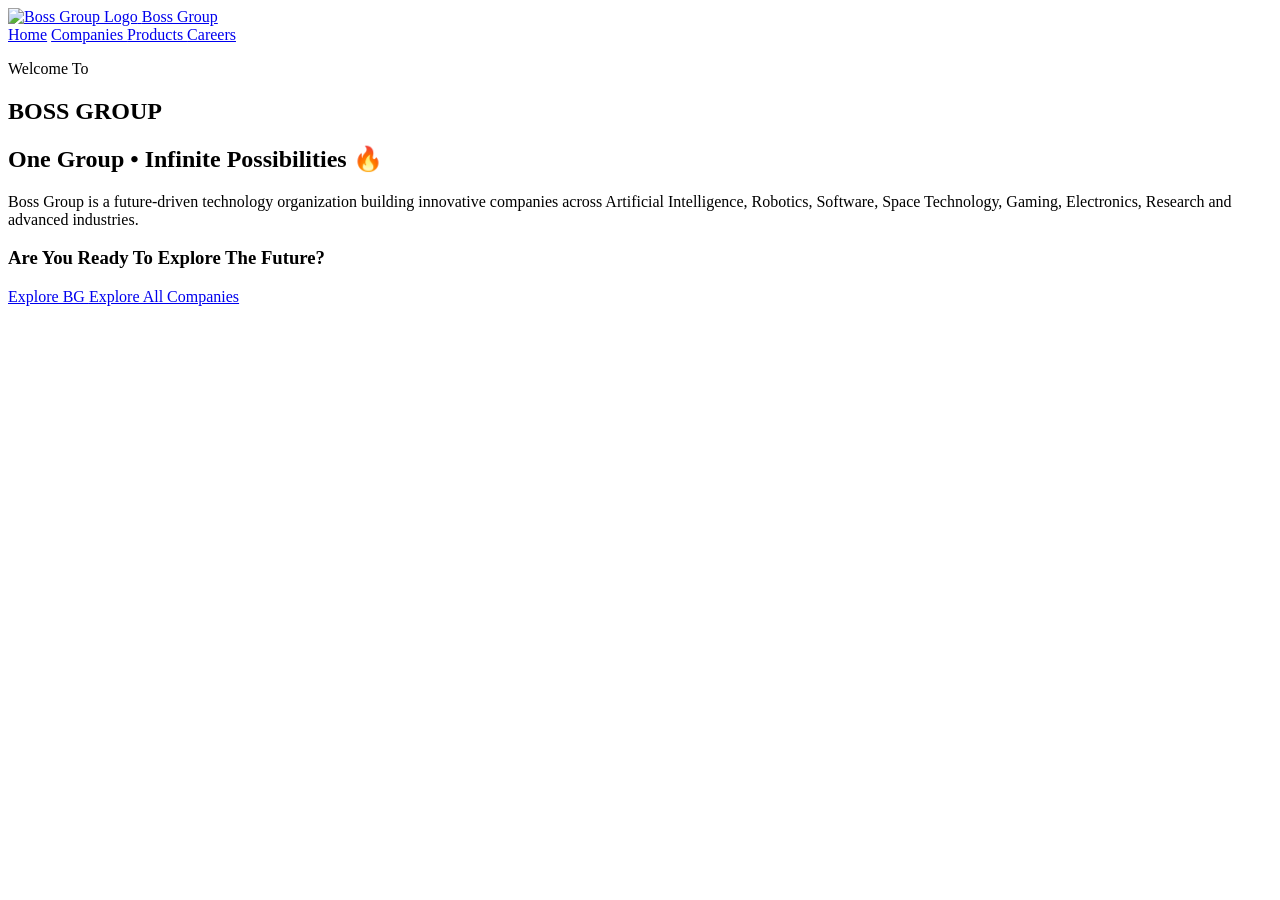
==== commit 64e5f39a: "Add files via upload" ====
--- a/index.html
+++ b/index.html
@@ -3,1919 +3,142 @@
 
 <head>
 
-<meta charset="UTF-8">
+    <meta charset="UTF-8">
 
-<meta http-equiv="X-UA-Compatible"
-      content="IE=edge">
+    <meta name="viewport" content="width=device-width, initial-scale=1.0">
 
-<meta name="viewport"
-      content="width=device-width, initial-scale=1.0, viewport-fit=cover">
+    <title>Boss Group | One Group • Infinite Possibilities</title>
 
-<title>Boss Group | One Group. Infinite Possibilities.</title>
+    <meta name="description" content="Boss Group is building the future through AI, Robotics, Software, Electronics, Space Technology and innovation.">
 
-<meta name="title"
-      content="Boss Group | One Group. Infinite Possibilities.">
+    <link rel="icon" href="BG.png">
 
-<meta name="description"
-      content="Boss Group is a global business group building world-class companies in Artificial Intelligence, Robotics, Technology, Gaming, Manufacturing and Innovation.">
+    <link rel="stylesheet" href="index.css">
 
-<meta name="keywords"
-      content="Boss Group,BG,Artificial Intelligence,AI,Technology,Robotics,Gaming,Innovation,Manufacturing,Startup">
 
-<meta name="author"
-      content="Boss Group">
+    <link rel="preconnect" href="https://fonts.googleapis.com">
 
-<meta name="creator"
-      content="Boss Group">
+    <link rel="preconnect" href="https://fonts.gstatic.com" crossorigin>
 
-<meta name="publisher"
-      content="Boss Group">
-
-<meta name="application-name"
-      content="Boss Group">
-
-<meta name="robots"
-      content="index,follow,max-image-preview:large,max-snippet:-1,max-video-preview:-1">
-
-<meta name="googlebot"
-      content="index,follow">
-
-<meta name="bingbot"
-      content="index,follow">
-
-<meta name="theme-color"
-      content="#000000">
-
-<meta name="color-scheme"
-      content="dark light">
-
-<meta name="referrer"
-      content="strict-origin-when-cross-origin">
-
-<meta name="format-detection"
-      content="telephone=no">
-
-<link rel="canonical"
-      href="https://bossgroup.com/">
-
-<link rel="icon"
-      href="BG.jpg"
-      type="image/png">
-
-<link rel="apple-touch-icon"
-      href="BG.jpg">
-
-<link rel="preload"
-      href="BGking.jpg"
-      as="image">
-
-<link rel="preload"
-      href="banner.png"
-      as="image">
-
-<link rel="stylesheet"
-      href="index.css">
-
-<meta property="og:type"
-      content="website">
-
-<meta property="og:title"
-      content="Boss Group | One Group. Infinite Possibilities.">
-
-<meta property="og:description"
-      content="Building world-class companies through innovation, Artificial Intelligence, Robotics and Technology.">
-
-<meta property="og:image"
-      content="BGking.jpg">
-
-<meta property="og:url"
-      content="https://bossgroup.com">
-
-<meta property="og:site_name"
-      content="Boss Group">
-
-<meta property="og:locale"
-      content="en_US">
-
-<meta name="twitter:card"
-      content="summary_large_image">
-
-<meta name="twitter:title"
-      content="Boss Group | One Group. Infinite Possibilities.">
-
-<meta name="twitter:description"
-      content="Building the future through innovation and technology.">
-
-<meta name="twitter:image"
-      content="BGking.jpg">
+    <link href="https://fonts.googleapis.com/css2?family=Space+Grotesk:wght@400;500;600;700;800&family=Poppins:wght@300;400;500;600&display=swap" rel="stylesheet">
 
 </head>
 
+
 <body>
 
-<header>
 
-<div class="container">
+    <div class="cursor-glow"></div>
 
-<a href="index.html"
-   class="logo"
-   aria-label="Boss Group Home">
 
-<img src="BG1.png"
-     alt="Boss Group Logo"
-     width="60"
-     height="60">
+    <header>
 
-<span>Boss Group</span>
 
-</a>
+        <a href="#" class="brand" aria-label="Boss Group Home">
 
-<nav
-aria-label="Primary Navigation">
+            <img src="BG.png" alt="Boss Group Logo">
 
-<ul class="nav-links">
+            <span>Boss Group</span>
 
-<li>
+        </a>
 
-<a href="companies.html">
 
-Companies
 
-</a>
+        <nav>
 
-</li>
+            <a href="about.html">Home</a>
 
-<li>
+            <a href="companies.html">Companies </a>
 
-<a href="products.html">
+            <a href="products.html">Products </a>
 
-Products
+            <a href="jobs.html">Careers</a>
 
-</a>
+        </nav>
 
-</li>
 
-<li>
+    </header>
 
-<a href="achievements.html">
 
-Achievements
 
-</a>
+    <main>
 
-</li>
 
-<li>
+        <section class="hero">
 
-<a href="jobs.html">
 
-Careers
+            <p class="welcome">
+                Welcome To
+            </p>
 
-</a>
 
-</li>
 
-</ul>
+            <h1>
+                BOSS GROUP
+            </h1>
 
-</nav>
 
-<button
-class="menu-btn"
-id="menuBtn"
-aria-label="Open Navigation Menu"
-aria-expanded="false"
-aria-controls="mobileMenu">
-
-☰
-
-</button>
-
-</div>
-
-</header>
-
-<main>
-
-<section
-id="hero">
-
-<div class="container hero-container">
-
-<div class="hero-content">
-
-<span class="hero-tag">
-
-WELCOME TO THE FUTURE
-
-</span>
-
-<h1>
-
-Boss Group
-
-</h1>
-
-<h2>
-
-One Group.
-Infinite Possibilities.
-
-</h2>
-
-<p>
-
-Boss Group is building a global ecosystem of world-class companies across Artificial Intelligence, Robotics, Technology, Gaming, Manufacturing, Social Media and future-focused industries to create a smarter tomorrow.
-
-</p>
-
-<div class="hero-buttons">
-
-<a href="companies.html"
-class="btn btn-primary">
-
-Explore Companies
-
-</a>
-
-<a href="achievements.html"
-class="btn btn-secondary">
-
-Discover More About us 
-
-</a>
-
-</div>
-
-<div class="hero-stats">
-
-<div>
-
-<h3>10+</h3>
-
-<p>Companies</p>
-
-</div>
-
-<div>
-
-<h3>100%</h3>
-
-<p>Innovation</p>
-
-</div>
-
-<div>
-
-<h3>Future</h3>
-
-<p>Focused</p>
-
-</div>
-
-</div>
-
-</div>
-
-<div class="hero-image">
-
-<img
-src="banner.png"
-alt="Boss Group Innovation Campus"
-loading="eager"
-fetchpriority="high">
-
-</div>
-
-</div>
-
-</section>
-<section id="about">
-
-    <div class="container">
-
-        <div class="section-heading">
-
-            <span class="section-tag">
-                ABOUT US
-            </span>
 
             <h2>
-                Building Companies That Shape The Future
+                One Group • Infinite Possibilities 🔥
             </h2>
 
-            <p class="section-subtitle">
-                Boss Group is a future-focused business group committed to creating world-class companies that improve lives through innovation, technology, and long-term vision.
+
+
+            <p class="about">
+
+                Boss Group is a future-driven technology organization
+                building innovative companies across Artificial Intelligence,
+                Robotics, Software, Space Technology, Gaming,
+                Electronics, Research and advanced industries.
+
             </p>
 
-        </div>
 
-        <div class="about-grid">
 
-            <div class="about-text">
+
+            <div class="explore">
+
 
                 <h3>
-                    Our Story
+                    Are You Ready To Explore The Future?
                 </h3>
 
-                <p>
-                    Boss Group was founded with a single vision—to build an ecosystem of innovative companies that solve real-world problems and create meaningful impact for billions of people.
-                </p>
 
-                <p>
-                    We believe that technology should empower people, accelerate progress, and build a smarter, more sustainable future for generations to come.
-                </p>
 
-                <p>
-                    From Artificial Intelligence and Robotics to Gaming, Manufacturing, Software, and Digital Media, every company under Boss Group shares one common goal: excellence through innovation.
-                </p>
+                <div class="buttons">
 
-                <a href="products.html"
-                   class="btn btn-primary">
 
-                    Learn More
+                    <a href="about.html" class="primary-btn">
 
-                </a>
+                        Explore BG
+
+                    </a>
+
+
+
+                    <a href="companies.html" class="secondary-btn">
+
+                        Explore All Companies
+
+                    </a>
+
+
+                </div>
+
 
             </div>
 
-            <div class="about-highlights">
 
-                <article class="highlight-card">
-
-                    <h3>Innovation First</h3>
-
-                    <p>
-                        Every product is designed to solve meaningful problems through creativity and advanced technology.
-                    </p>
-
-                </article>
-
-                <article class="highlight-card">
-
-                    <h3>Global Vision</h3>
-
-                    <p>
-                        Building companies capable of serving people across the world with high-quality products and services.
-                    </p>
-
-                </article>
-
-                <article class="highlight-card">
-
-                    <h3>Long-Term Growth</h3>
-
-                    <p>
-                        We focus on sustainable innovation instead of short-term success.
-                    </p>
-
-                </article>
-
-                <article class="highlight-card">
-
-                    <h3>People Driven</h3>
-
-                    <p>
-                        Great businesses are built by talented people working together toward a shared mission.
-                    </p>
-
-                </article>
-
-            </div>
-
-        </div>
-
-    </div>
-
-</section>
-
-<section id="statistics">
-
-    <div class="container">
-
-        <div class="stats-grid">
-
-            <article class="stat-card">
-
-                <h2>10+</h2>
-
-                <p>
-                    Innovative Companies
-                </p>
-
-            </article>
-
-            <article class="stat-card">
-
-                <h2>6+</h2>
-
-                <p>
-                    Industries
-                </p>
-
-            </article>
-
-            <article class="stat-card">
-
-                <h2>Global</h2>
-
-                <p>
-                    Long-Term Vision
-                </p>
-
-            </article>
-
-            <article class="stat-card">
-
-                <h2>AI</h2>
-
-                <p>
-                    Future Driven
-                </p>
-
-            </article>
-
-        </div>
-
-    </div>
-
-</section>
-
-<section id="features">
-
-    <div class="container">
-
-        <div class="section-heading">
-
-            <span class="section-tag">
-                WHY BOSS GROUP
-            </span>
-
-            <h2>
-                What Makes Us Different
-            </h2>
-
-            <p class="section-subtitle">
-                We combine innovation, technology, creativity, and execution to build companies that stand the test of time.
-            </p>
-
-        </div>
-
-        <div class="features-grid">
-
-            <article class="feature-card">
-
-                <h3>Artificial Intelligence</h3>
-
-                <p>
-                    Building intelligent products that improve efficiency and everyday life.
-                </p>
-
-            </article>
-
-            <article class="feature-card">
-
-                <h3>Technology</h3>
-
-                <p>
-                    Developing modern software, websites, mobile applications, and digital platforms.
-                </p>
-
-            </article>
-
-            <article class="feature-card">
-
-                <h3>Robotics</h3>
-
-                <p>
-                    Designing advanced robotic systems powered by intelligent automation.
-                </p>
-
-            </article>
-
-            <article class="feature-card">
-
-                <h3>Innovation</h3>
-
-                <p>
-                    Transforming bold ideas into products used by millions of people.
-                </p>
-
-            </article>
-
-        </div>
-
-    </div>
-
-</section>
-<section id="companies">
-
-    <div class="container">
-
-        <div class="section-heading">
-
-            <span class="section-tag">
-                OUR ECOSYSTEM
-            </span>
-
-            <h2>
-                Companies That Power Boss Group
-            </h2>
-
-            <p class="section-subtitle">
-                Each company under Boss Group operates with a clear mission while sharing the same commitment to innovation, quality, and long-term growth.
-            </p>
-
-        </div>
-
-        <div class="companies-grid">
-
-            <article class="company-card">
-
-                <img src="alzia.jpg"
-                     alt="Alzia Logo"
-                     loading="lazy">
-
-                <h3>Alzia</h3>
-
-                <p>
-                    Alzia develops AI solutions, software, websites, mobile applications, and digital platforms that help individuals and businesses succeed in the modern world.
-                </p>
-
-                <a href="companies.html#alzia"
-                   class="company-link">
-
-                    Learn More →
-
-                </a>
-
-            </article>
-
-            <article class="company-card">
-
-                <img src="robox.jpg"
-                     alt="Robox Logo"
-                     loading="lazy">
-
-                <h3>Robox</h3>
-
-                <p>
-                    Robox focuses on intelligent robotics, automation, and advanced manufacturing technologies powered by Artificial Intelligence.
-                </p>
-
-                <a href="companies.html#robox"
-                   class="company-link">
-
-                    Learn More →
-
-                </a>
-
-            </article>
-
-            <article class="company-card">
-
-                <img src="zonda.jpg"
-                     alt="Zonda Logo"
-                     loading="lazy">
-
-                <h3>Zonda</h3>
-
-                <p>
-                    Zonda creates engaging games and interactive entertainment experiences for players around the world.
-                </p>
-
-                <a href="companies.html#zonda"
-                   class="company-link">
-
-                    Learn More →
-
-                </a>
-
-            </article>
-
-            <article class="company-card">
-
-                <img src="raiza.png"
-                     alt="Raiza Logo"
-                     loading="lazy">
-
-                <h3>Raiza</h3>
-
-                <p>
-                    Raiza builds digital communities through high-quality content, social media innovation, and creative storytelling.
-                </p>
-
-                <a href="companies.html#raiza"
-                   class="company-link">
-
-                    Learn More →
-
-                </a>
-
-            </article>
-
-            <article class="company-card">
-
-                <h3>RaiRoyals</h3>
-
-                <p>
-                    A premium lifestyle and luxury-focused company dedicated to creating exceptional experiences and high-end brands.
-                </p>
-
-            </article>
-
-            <article class="company-card">
-
-                <h3>RaiLions</h3>
-
-                <p>
-                    Focused on future business opportunities, strategic investments, and long-term value creation across industries.
-                </p>
-
-            </article>
-
-            <article class="company-card">
-
-                <h3>Roxa</h3>
-
-                <p>
-                    Roxa explores next-generation digital technologies, innovative consumer products, and smart solutions.
-                </p>
-
-            </article>
-
-            <article class="company-card">
-
-                <h3>Shana</h3>
-
-                <p>
-                    Building creative products, services, and experiences designed to improve everyday life.
-                </p>
-
-            </article>
-
-            <article class="company-card">
-
-                <h3>Rai Materials</h3>
-
-                <p>
-                    Developing advanced materials and manufacturing capabilities for future industries.
-                </p>
-
-            </article>
-
-            <article class="company-card">
-
-                <h3>Future Ventures</h3>
-
-                <p>
-                    Boss Group continuously invests in new ideas, emerging technologies, and visionary startups to expand its global ecosystem.
-                </p>
-
-            </article>
-
-        </div>
-
-        <div class="companies-footer">
-
-            <h3>
-                Building an Ecosystem of Excellence
-            </h3>
-
-            <p>
-                Together, these companies represent Boss Group's vision of creating a diversified business ecosystem driven by innovation, collaboration, and sustainable growth.
-            </p>
-
-            <a href="companies.html"
-               class="btn btn-primary">
-
-                View All Companies
-
-            </a>
-
-        </div>
-
-    </div>
-
-</section>
-<section id="vision">
-
-    <div class="container">
-
-        <div class="section-heading">
-
-            <span class="section-tag">
-                OUR VISION
-            </span>
-
-            <h2>
-                Building Tomorrow's World
-            </h2>
-
-            <p class="section-subtitle">
-                We envision a future where technology empowers every individual, every business, and every community to achieve more.
-            </p>
-
-        </div>
-
-        <div class="vision-content">
-
-            <p>
-                Boss Group aims to become one of the world's most respected business groups by creating innovative companies that redefine industries and improve everyday life through technology, creativity, and responsible leadership.
-            </p>
-
-            <p>
-                We strive to build solutions that are intelligent, accessible, sustainable, and designed for generations to come.
-            </p>
-
-        </div>
-
-    </div>
-
-</section>
-
-<section id="mission">
-
-    <div class="container">
-
-        <div class="section-heading">
-
-            <span class="section-tag">
-                OUR MISSION
-            </span>
-
-            <h2>
-                Turning Vision Into Reality
-            </h2>
-
-            <p class="section-subtitle">
-                Every innovation begins with a purpose and every company exists to solve meaningful problems.
-            </p>
-
-        </div>
-
-        <div class="mission-grid">
-
-            <article class="mission-card">
-
-                <h3>Innovate With Purpose</h3>
-
-                <p>
-                    Develop products and services that solve real-world challenges through intelligent technology and creative thinking.
-                </p>
-
-            </article>
-
-            <article class="mission-card">
-
-                <h3>Create Global Companies</h3>
-
-                <p>
-                    Build trusted businesses that compete globally while maintaining the highest standards of quality and integrity.
-                </p>
-
-            </article>
-
-            <article class="mission-card">
-
-                <h3>Empower People</h3>
-
-                <p>
-                    Create opportunities for employees, creators, developers, entrepreneurs, and communities to grow together.
-                </p>
-
-            </article>
-
-            <article class="mission-card">
-
-                <h3>Build For The Future</h3>
-
-                <p>
-                    Invest in long-term innovation that creates lasting value for society and future generations.
-                </p>
-
-            </article>
-
-        </div>
-
-    </div>
-
-</section>
-
-<section id="core-values">
-
-    <div class="container">
-
-        <div class="section-heading">
-
-            <span class="section-tag">
-                CORE VALUES
-            </span>
-
-            <h2>
-                Principles That Guide Every Decision
-            </h2>
-
-        </div>
-
-        <div class="values-grid">
-
-            <article class="value-card">
-
-                <h3>Innovation</h3>
-
-                <p>
-                    We challenge conventions and continuously pursue better ideas.
-                </p>
-
-            </article>
-
-            <article class="value-card">
-
-                <h3>Integrity</h3>
-
-                <p>
-                    Trust, honesty, and accountability define every action we take.
-                </p>
-
-            </article>
-
-            <article class="value-card">
-
-                <h3>Excellence</h3>
-
-                <p>
-                    We maintain uncompromising standards in every product, service, and experience.
-                </p>
-
-            </article>
-
-            <article class="value-card">
-
-                <h3>People First</h3>
-
-                <p>
-                    We succeed by empowering talented people and fostering meaningful collaboration.
-                </p>
-
-            </article>
-
-            <article class="value-card">
-
-                <h3>Sustainability</h3>
-
-                <p>
-                    We build responsibly with a commitment to long-term environmental and social impact.
-                </p>
-
-            </article>
-
-            <article class="value-card">
-
-                <h3>Continuous Learning</h3>
-
-                <p>
-                    Curiosity and lifelong learning drive innovation across every company in our ecosystem.
-                </p>
-
-            </article>
-
-        </div>
-
-    </div>
-
-</section>
-
-<section id="leadership-philosophy">
-
-    <div class="container">
-
-        <div class="section-heading">
-
-            <span class="section-tag">
-                LEADERSHIP PHILOSOPHY
-            </span>
-
-            <h2>
-                Leadership That Inspires Progress
-            </h2>
-
-            <p class="section-subtitle">
-                Great organizations are built by leaders who serve, inspire, and create opportunities for others to succeed.
-            </p>
-
-        </div>
-
-        <div class="leadership-content">
-
-            <p>
-                At Boss Group, leadership is measured not only by business performance but also by the positive impact we create for customers, employees, partners, and society. We encourage bold thinking, responsible decision-making, and a culture where innovation thrives.
-            </p>
-
-            <blockquote>
-                "Our greatest achievement is not the companies we build, but the opportunities we create for people to shape the future."
-            </blockquote>
-
-        </div>
-
-    </div>
-
-</section>
-<section id="achievements">
-
-    <div class="container">
-
-        <div class="section-heading">
-
-            <span class="section-tag">
-                ACHIEVEMENTS
-            </span>
-
-            <h2>
-                Progress Driven by Innovation
-            </h2>
-
-            <p class="section-subtitle">
-                Every milestone reflects our commitment to innovation, quality, and long-term impact.
-            </p>
-
-        </div>
-
-        <div class="achievement-grid">
-
-            <article class="achievement-card">
-
-                <h3>10+ Companies</h3>
-
-                <p>
-                    Building a diversified ecosystem across Artificial Intelligence, Robotics, Technology, Gaming, Manufacturing, and Digital Media.
-                </p>
-
-            </article>
-
-            <article class="achievement-card">
-
-                <h3>Future-Focused Innovation</h3>
-
-                <p>
-                    Continuously investing in emerging technologies to create products that solve real-world challenges.
-                </p>
-
-            </article>
-
-            <article class="achievement-card">
-
-                <h3>Long-Term Vision</h3>
-
-                <p>
-                    Every business is created with sustainability, scalability, and global growth in mind.
-                </p>
-
-            </article>
-
-            <article class="achievement-card">
-
-                <h3>Customer-Centered Approach</h3>
-
-                <p>
-                    Building products and services that deliver meaningful value and exceptional user experiences.
-                </p>
-
-            </article>
-
-        </div>
-
-    </div>
-
-</section>
-
-<section id="milestones">
-
-    <div class="container">
-
-        <div class="section-heading">
-
-            <span class="section-tag">
-                MILESTONES
-            </span>
-
-            <h2>
-                Our Journey
-            </h2>
-
-            <p class="section-subtitle">
-                Every milestone represents another step toward building one of the world's leading business groups.
-            </p>
-
-        </div>
-
-        <div class="timeline">
-
-            <div class="timeline-item">
-
-                <h3>Foundation</h3>
-
-                <p>
-                    Established Boss Group with a vision to create innovative companies that transform industries.
-                </p>
-
-            </div>
-
-            <div class="timeline-item">
-
-                <h3>Expansion</h3>
-
-                <p>
-                    Launched multiple companies across technology, AI, robotics, gaming, manufacturing, and social media.
-                </p>
-
-            </div>
-
-            <div class="timeline-item">
-
-                <h3>Global Growth</h3>
-
-                <p>
-                    Expanding products, services, and partnerships to reach customers worldwide.
-                </p>
-
-            </div>
-
-            <div class="timeline-item">
-
-                <h3>Future</h3>
-
-                <p>
-                    Continuing to invest in breakthrough innovation and next-generation technologies.
-                </p>
-
-            </div>
-
-        </div>
-
-    </div>
-
-</section>
-
-<section id="innovation">
-
-    <div class="container">
-
-        <div class="section-heading">
-
-            <span class="section-tag">
-                INNOVATION
-            </span>
-
-            <h2>
-                Innovating for a Better Tomorrow
-            </h2>
-
-            <p class="section-subtitle">
-                Innovation is not a single product—it is the foundation of every company within Boss Group.
-            </p>
-
-        </div>
-
-        <div class="innovation-grid">
-
-            <article class="innovation-card">
-
-                <h3>Artificial Intelligence</h3>
-
-                <p>
-                    Developing intelligent systems that improve productivity and everyday life.
-                </p>
-
-            </article>
-
-            <article class="innovation-card">
-
-                <h3>Robotics</h3>
-
-                <p>
-                    Creating advanced robotic solutions powered by automation and AI.
-                </p>
-
-            </article>
-
-            <article class="innovation-card">
-
-                <h3>Digital Products</h3>
-
-                <p>
-                    Designing modern software, websites, mobile apps, and cloud-based platforms.
-                </p>
-
-            </article>
-
-            <article class="innovation-card">
-
-                <h3>Research & Development</h3>
-
-                <p>
-                    Exploring future technologies that have the potential to transform industries and improve lives.
-                </p>
-
-            </article>
-
-        </div>
-
-    </div>
-
-</section>
-<section id="products">
-
-    <div class="container">
-
-        <div class="section-heading">
-
-            <span class="section-tag">
-                PRODUCTS & SERVICES
-            </span>
-
-            <h2>
-                Technology That Creates Real Impact
-            </h2>
-
-            <p class="section-subtitle">
-                Boss Group develops intelligent products, advanced software, and innovative technologies designed to improve everyday life and help businesses grow.
-            </p>
-
-        </div>
-
-        <div class="products-grid">
-
-            <article class="product-card">
-
-                <h3>Artificial Intelligence</h3>
-
-                <p>
-                    Intelligent AI solutions that automate tasks, enhance productivity, and deliver smarter digital experiences.
-                </p>
-
-            </article>
-
-            <article class="product-card">
-
-                <h3>Software Solutions</h3>
-
-                <p>
-                    Modern desktop and cloud software built for performance, security, and long-term reliability.
-                </p>
-
-            </article>
-
-            <article class="product-card">
-
-                <h3>Web Platforms</h3>
-
-                <p>
-                    Fast, responsive, and scalable websites designed to provide exceptional user experiences.
-                </p>
-
-            </article>
-
-            <article class="product-card">
-
-                <h3>Mobile Applications</h3>
-
-                <p>
-                    Powerful Android and iOS applications that combine elegant design with advanced functionality.
-                </p>
-
-            </article>
-
-            <article class="product-card">
-
-                <h3>Robotics</h3>
-
-                <p>
-                    Smart robotic systems powered by Artificial Intelligence for homes, education, and industry.
-                </p>
-
-            </article>
-
-            <article class="product-card">
-
-                <h3>Gaming</h3>
-
-                <p>
-                    Interactive entertainment experiences designed with modern graphics and immersive gameplay.
-                </p>
-
-            </article>
-
-        </div>
-
-    </div>
-
-</section>
-
-<section id="services">
-
-    <div class="container">
-
-        <div class="section-heading">
-
-            <span class="section-tag">
-                OUR SERVICES
-            </span>
-
-            <h2>
-                Solutions Built Around Your Needs
-            </h2>
-
-            <p class="section-subtitle">
-                We provide innovative services that help individuals, startups, enterprises, and organizations embrace the future.
-            </p>
-
-        </div>
-
-        <div class="services-grid">
-
-            <article class="service-card">
-
-                <h3>AI Development</h3>
-
-                <p>
-                    Custom Artificial Intelligence solutions tailored for modern businesses and intelligent automation.
-                </p>
-
-            </article>
-
-            <article class="service-card">
-
-                <h3>Website Development</h3>
-
-                <p>
-                    Professional websites optimized for speed, security, accessibility, and search engines.
-                </p>
-
-            </article>
-
-            <article class="service-card">
-
-                <h3>Application Development</h3>
-
-                <p>
-                    Cross-platform mobile applications designed for performance and seamless user experiences.
-                </p>
-
-            </article>
-
-            <article class="service-card">
-
-                <h3>Cloud Solutions</h3>
-
-                <p>
-                    Secure and scalable cloud infrastructure for businesses of every size.
-                </p>
-
-            </article>
-
-            <article class="service-card">
-
-                <h3>Research & Innovation</h3>
-
-                <p>
-                    Exploring emerging technologies to create future-ready products and services.
-                </p>
-
-            </article>
-
-            <article class="service-card">
-
-                <h3>Business Consulting</h3>
-
-                <p>
-                    Helping organizations adopt technology, improve efficiency, and accelerate digital transformation.
-                </p>
-
-            </article>
-
-        </div>
-
-    </div>
-
-</section>
-
-<section id="future">
-
-    <div class="container">
-
-        <div class="future-content">
-
-            <span class="section-tag">
-                THE FUTURE
-            </span>
-
-            <h2>
-                Building What's Next
-            </h2>
-
-            <p>
-                Boss Group continues to invest in Artificial Intelligence, Robotics, Digital Platforms, Smart Manufacturing, and future technologies that will shape the next generation of innovation.
-            </p>
-
-            <a href="products.html"
-               class="btn btn-primary">
-
-                Explore Products
-
-            </a>
-
-        </div>
-
-    </div>
-
-</section>
-<section id="leadership">
-
-    <div class="container">
-
-        <div class="section-heading">
-
-            <span class="section-tag">
-                LEADERSHIP
-            </span>
-
-            <h2>
-                Leadership That Inspires Innovation
-            </h2>
-
-            <p class="section-subtitle">
-                Boss Group is guided by visionary leaders committed to creating long-term value, empowering people, and shaping the future through innovation.
-            </p>
-
-        </div>
-
-        <div class="leaders-grid">
-
-            <article class="leader-card">
-
-                <img src="abhi.png"
-                     alt="Abhiraj Prateek Rai"
-                     loading="lazy">
-
-                <h3>
-                    Abhiraj Prateek Rai
-                </h3>
-
-                <h4>
-                    Founder & Chief Executive Officer (CEO)
-                </h4>
-
-                <p>
-                    Leads the long-term vision of Boss Group with a focus on Artificial Intelligence, technology, innovation, and building globally respected companies.
-                </p>
-
-            </article>
-
-            <article class="leader-card">
-
-                <img src="duo.jpg"
-                     alt="Shubham Bhardwaj"
-                     loading="lazy">
-                <img src="ankit.jpg"
-                     alt="Ankit Shrivastava"
-                     loading="lazy">
-                <img src="sujeet.jpg"
-                     alt="Sujeet Kushwaha"
-                     loading="lazy">
+        </section>
 
 
-                <h3>
-                  Shubham, Ankit, Sujeet
-                    
-                </h3>
+    </main>
 
-                <h4>
-                    The Co-Founders
-                </h4>
 
-                <p>
-                    They supports strategic growth, operational excellence, and collaboration across the Boss Group ecosystem.
-                </p>
 
-            </article>
+<script src="index.js"></script>
 
-        </div>
-
-    </div>
-
-</section>
-
-<section id="culture">
-
-    <div class="container">
-
-        <div class="section-heading">
-
-            <span class="section-tag">
-                OUR CULTURE
-            </span>
-
-            <h2>
-                Where Great Ideas Become Reality
-            </h2>
-
-            <p class="section-subtitle">
-                We believe that extraordinary companies are built by passionate people working together with curiosity, integrity, and purpose.
-            </p>
-
-        </div>
-
-        <div class="culture-grid">
-
-            <article class="culture-card">
-
-                <h3>Innovation</h3>
-
-                <p>
-                    We encourage bold thinking and continuous experimentation to solve meaningful problems.
-                </p>
-
-            </article>
-
-            <article class="culture-card">
-
-                <h3>Collaboration</h3>
-
-                <p>
-                    Success comes from diverse teams working together toward a shared vision.
-                </p>
-
-            </article>
-
-            <article class="culture-card">
-
-                <h3>Ownership</h3>
-
-                <p>
-                    Every team member is empowered to take responsibility, make decisions, and create impact.
-                </p>
-
-            </article>
-
-            <article class="culture-card">
-
-                <h3>Learning</h3>
-
-                <p>
-                    Continuous learning and personal growth remain at the core of our culture.
-                </p>
-
-            </article>
-
-        </div>
-
-    </div>
-
-</section>
-
-<section id="careers-preview">
-
-    <div class="container">
-
-        <div class="section-heading">
-
-            <span class="section-tag">
-                CAREERS
-            </span>
-
-            <h2>
-                Build the Future With Us
-            </h2>
-
-            <p class="section-subtitle">
-                Join a team of innovators, engineers, designers, researchers, and creators building technologies that make a global impact.
-            </p>
-
-        </div>
-
-        <div class="careers-content">
-
-            <p>
-                Boss Group is always looking for talented individuals who are passionate about technology, creativity, leadership, and innovation. We value curiosity, integrity, collaboration, and a commitment to excellence.
-            </p>
-
-            <div class="career-highlights">
-
-                <div class="career-item">
-                    <h3>Professional Growth</h3>
-                    <p>Continuous learning, mentorship, and opportunities to develop new skills.</p>
-                </div>
-
-                <div class="career-item">
-                    <h3>Meaningful Work</h3>
-                    <p>Create products and services that solve real-world challenges.</p>
-                </div>
-
-                <div class="career-item">
-                    <h3>Inclusive Environment</h3>
-                    <p>A culture where diverse perspectives and collaboration drive innovation.</p>
-                </div>
-
-            </div>
-
-            <a href="jobs.html"
-               class="btn btn-primary">
-                Explore Careers
-            </a>
-
-        </div>
-
-    </div>
-
-</section>
-
-<section id="global-presence">
-
-    <div class="container">
-
-        <div class="section-heading">
-
-            <span class="section-tag">
-                GLOBAL PRESENCE
-            </span>
-
-            <h2>
-                Building for the World
-            </h2>
-
-            <p class="section-subtitle">
-                Boss Group is committed to creating products and technologies that can serve people, businesses, and communities across the globe.
-            </p>
-
-        </div>
-
-        <div class="presence-grid">
-
-            <article class="presence-card">
-
-                <h3>Global Vision</h3>
-
-                <p>
-                    Every company is built with international standards, scalability, and long-term growth in mind.
-                </p>
-
-            </article>
-
-            <article class="presence-card">
-
-                <h3>Technology Without Borders</h3>
-
-                <p>
-                    We believe innovation should be accessible to everyone, regardless of geography.
-                </p>
-
-            </article>
-
-            <article class="presence-card">
-
-                <h3>Strategic Partnerships</h3>
-
-                <p>
-                    We aim to collaborate with organizations, innovators, and businesses around the world.
-                </p>
-
-            </article>
-
-        </div>
-
-    </div>
-
-</section>
-
-<section id="contact-preview">
-
-    <div class="container">
-
-        <div class="section-heading">
-
-            <span class="section-tag">
-                CONTACT
-            </span>
-
-            <h2>
-                Let's Connect
-            </h2>
-
-            <p class="section-subtitle">
-                Whether you're a customer, developer, partner, investor, or future team member, we'd love to hear from you.
-            </p>
-
-        </div>
-
-        <div class="contact-grid">
-
-            <article class="contact-card">
-
-                <h3>Business Inquiries</h3>
-
-                <p>
-                    Reach out for partnerships, collaborations, and corporate opportunities.
-                </p>
-
-            </article>
-
-            <article class="contact-card">
-
-                <h3>Media</h3>
-
-                <p>
-                    Contact our communications team for interviews, press releases, and media requests.
-                </p>
-
-            </article>
-
-            <article class="contact-card">
-
-                <h3>Careers</h3>
-
-                <p>
-                    Interested in joining Boss Group? Explore current opportunities and become part of our journey.
-                </p>
-
-            </article>
-
-        </div>
-
-            <a href="jobs.html"
-               class="btn btn-secondary">
-
-                Join Our Team
-
-            </a>
-
-        </div>
-
-</section>
-
-<section id="cta">
-
-    <div class="container">
-
-        <div class="cta-content">
-
-            <span class="section-tag">
-                THE FUTURE STARTS HERE
-            </span>
-
-            <h2>
-                Together, We Can Build Something Extraordinary
-            </h2>
-
-            <p>
-                Boss Group is driven by curiosity, innovation, and the belief that great ideas have the power to change the world. Join us as we build technologies, products, and companies that create lasting impact.
-            </p>
-
-            <div class="cta-buttons">
-
-                <a href="companies.html"
-                   class="btn btn-primary">
-
-                    Explore Companies
-
-                </a>
-
-                <a href="products.html"
-                   class="btn btn-secondary">
-
-                    Discover Products
-
-                </a>
-
-            </div>
-
-        </div>
-
-    </div>
-
-</section>
-
-<footer id="footer">
-
-    <class="container">
-
-        <div class="footer-grid">
-
-            <div class="footer-brand">
-
-                <a href="index.html" class="footer-logo">
-
-                    <img src="BG1.png"
-                         alt="Boss Group Logo"
-                         width="70"
-                         height="70">
-
-                    <span>Boss Group</span>
-
-                </a>
-
-                <p>
-                    Boss Group is a global business group building innovative
-                    companies across Artificial Intelligence, Robotics,
-                    Technology, Gaming, Manufacturing, and future industries.
-                </p>
-
-            </div>
-
-            <div class="footer-column">
-
-                <h3>Company</h3>
-
-                <ul>
-
-                    <li><a href="companies.html">Companies</a></li>
-
-                    <li><a href="products.html">Products</a></li>
-
-                    <li><a href="achievements.html">Achievements</a></li>
-
-                    <li><a href="jobs.html">Careers</a></li>
-
-                </ul>
-
-            </div>
-
-            <div class="footer-column">
-
-                <h3>Our Companies</h3>
-
-                <ul>
-
-                    <li><a href="#">Alzia</a></li>
-
-                    <li><a href="#">Robox</a></li>
-
-                    <li><a href="#">Zonda</a></li>
-
-                    <li><a href="#">Raiza</a></li>
-
-                    <li><a href="#">RaiRoyals</a></li>
-
-                    <li><a href="companies.html">View All →</a></li>
-
-                </ul>
-
-            </div>
-
-            <div class="footer-column">
-
-                <h3>Follow Us</h3>
-
-                <ul>
-
-                    <li><a href="#">LinkedIn</a></li>
-
-                    <li><a href="#">Instagram</a></li>
-
-                    <li><a href="#">YouTube</a></li>
-
-                    <li><a href="#">Facebook</a></li>
-
-                    <li><a href="#">X (Twitter)</a></li>
-
-                </ul>
-
-            </div>
-
-        </div>
-
-        <div class="footer-newsletter">
-
-            <h3>Stay Updated</h3>
-
-            <p>
-                Get the latest news, product launches, and innovation updates from Boss Group.
-            </p>
-
-            <form>
-
-                <input
-                    type="email"
-                    placeholder="Enter your email address"
-                    required>
-
-                <button
-                    type="submit"
-                    class="btn btn-primary">
-
-                    Add with us 
-
-                </button>
-
-            </form>
-
-        </div>
-
-        <hr>
-
-        <div class="footer-bottom">
-
-            <div class="footer-bottom-left">
-
-                <p>
-                    Made by - <strong>Abhiraj Prateek Rai </strong>
-                    <br>
-                    © 2026 Boss Group. All Rights Reserved.
-                </p>
-
-            </div>
-
-</footer>
-
-<button
-id="scrollTopBtn"
-class="scroll-top-btn"
-aria-label="Back to Top">
-
-↑
-
-</button>
-
-<script type="application/ld+json">
-
-{
-  "@context":"https://schema.org",
-  "@type":"Organization",
-  "name":"Boss Group",
-  "url":"https://bossgroup.com",
-  "logo":"https://bossgroup.com/BG.png",
-  "description":"Boss Group is a global business group building world-class companies in Artificial Intelligence, Robotics, Technology, Gaming and Manufacturing.",
-  "founder":[
-    {
-      "@type":"Person",
-      "name":"Abhiraj Prateek Rai"
-    },
-    {
-      "@type":"Person",
-      "name":"Shubham Bhardwaj"
-    }
-  ]
-}
-
-</script>
-
-<script type="application/ld+json">
-
-{
-  "@context":"https://schema.org",
-  "@type":"WebSite",
-  "name":"Boss Group",
-  "url":"https://bossgroup.com",
-  "potentialAction":{
-      "@type":"SearchAction",
-      "target":"https://bossgroup.com/search?q={search_term_string}",
-      "query-input":"required name=search_term_string"
-  }
-}
-
-</script>
-
-<noscript>
-
-<p style="text-align:center;padding:15px;background:#111;color:#fff;">
-
-JavaScript is disabled. Some interactive features may not work properly.
-
-</p>
-
-</noscript>
-
-<script>
-
-const scrollBtn=document.getElementById("scrollTopBtn");
-
-window.addEventListener("scroll",()=>{
-
-if(window.scrollY>500){
-
-scrollBtn.classList.add("show");
-
-}else{
-
-scrollBtn.classList.remove("show");
-
-}
-
-});
-
-scrollBtn.addEventListener("click",()=>{
-window.scrollTo({
-
-top:0,
-
-behavior:"smooth"
-
-});
-
-});
-
-</script>
-
-<script src="index.js" defer></script>
 
 </body>
 
